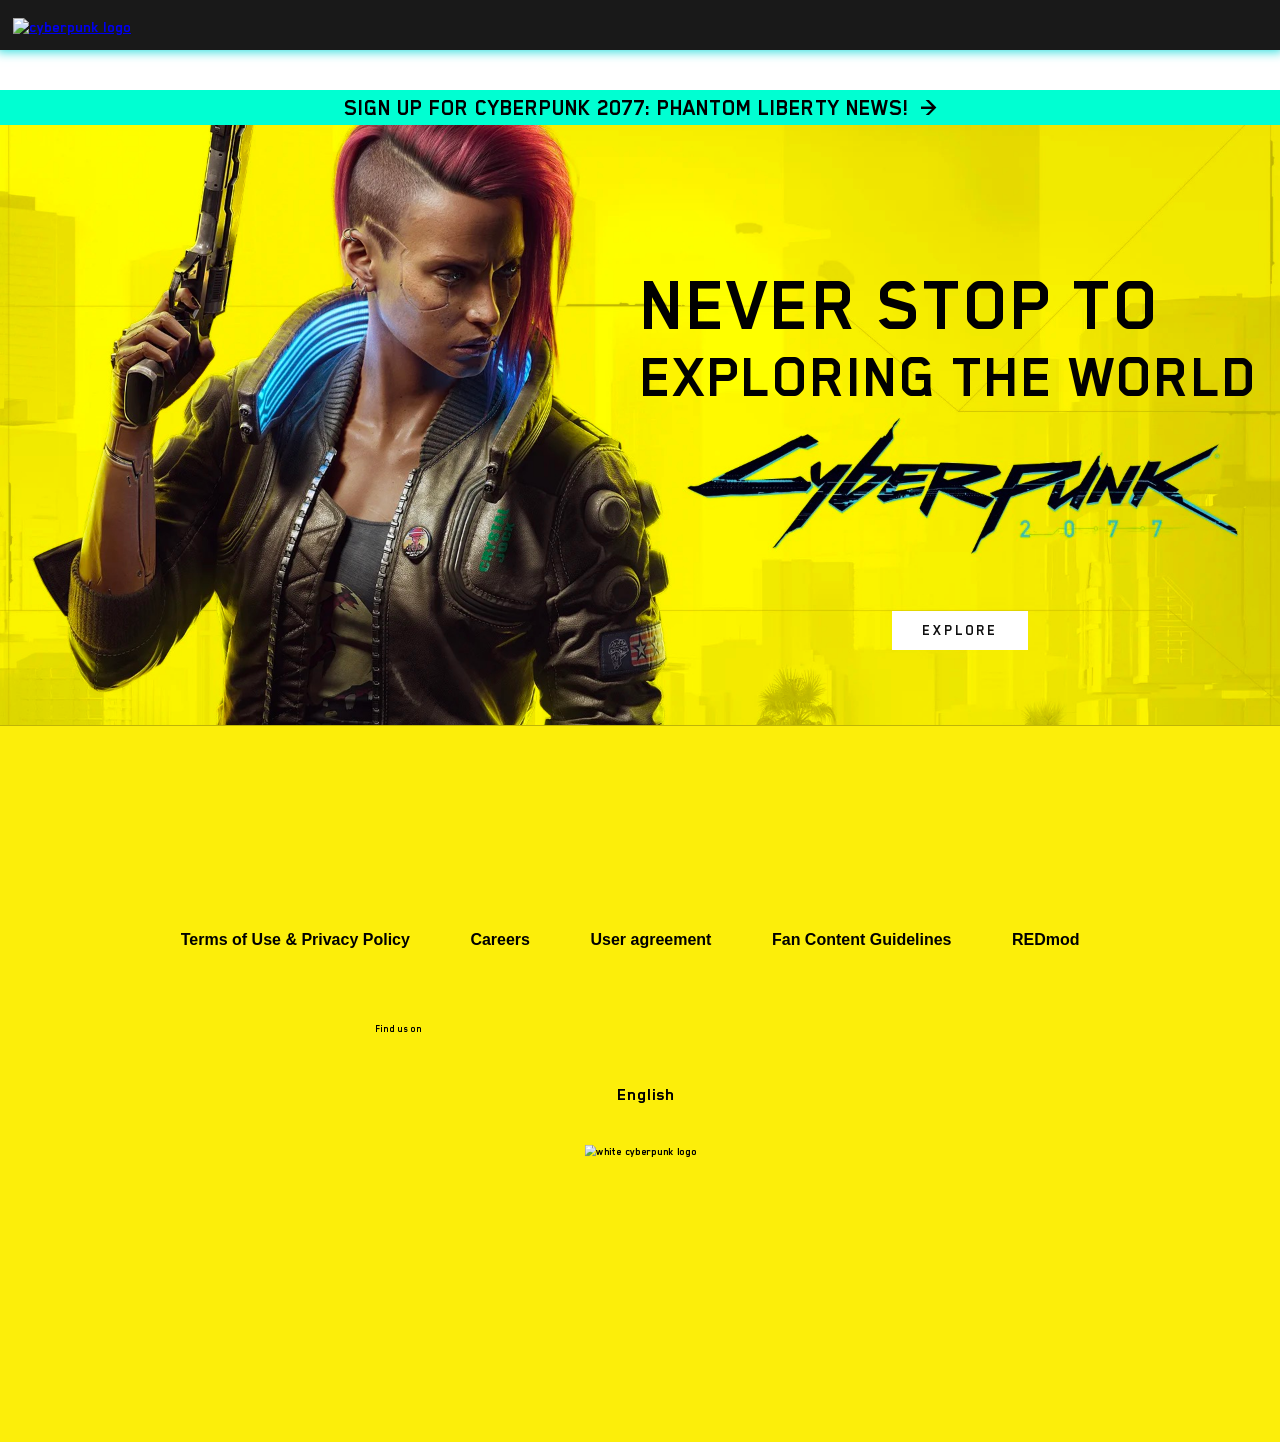
==== index.html @ c40064e2 "Add files via upload" ====
<!DOCTYPE HTML>
<html>
    <head>
        <title>Cyberpunk</title>
        <link rel = "stylesheet" href="home.css" type = "text/css">
        <script>
        </script>
    </head>
    <body>
        <header id='header'>  
            <div id="container">

                    <section id="header-fixed">
                        <div class="logo-container">
                            <a href="nav.html"><img src="https://66.media.tumblr.com/f218d4ce8e7e5c02e38140515f3e7670/aa0acc77898d1341-4e/s400x600/6fba37ff1df8658a334d1e9763227f00179ec226.png" alt="cyberpunk logo" id="header-img"></a>
                        </div>
                    </section>
            </div>
            
           <div id='top'>
            <a href="https://www.cyberpunk.net/us/en/phantom-liberty" class="header__topbar"><p class="header__topbar-text">Sign up for <strong>Cyberpunk 2077: Phantom Liberty news! </strong><strong>&nbsp;&gt;</strong>
            </p>
            </a>
            </div>

        </header>  
        <div id = "contain">
        <div class = "text">
            <br><br><br><br>
            <h2>Never Stop To </h2> 
            <h3>Exploring The World</h3>
            
            <center><a href="nav.html">Explore</a></center>
        </div> 
        </div>
            <footer class="l-footer l-footer--flat">

            <div class="l-content">

            <div><ul class="l-footer__top-nav wide wide--full"><li><a href="http://thewitcher.com" target="_blank"></a></li><li class="l-footer__top-nav-cond"><a href="https://regulations.cdprojektred.com/privacy_policy"><span>Terms of Use &amp; Privacy Policy</span></a></li><li><a href="https://en.cdprojektred.com/jobs/"><span>Careers</span></a></li><li><a href="https://www.cyberpunk.net/en/user-agreement/"><span>User agreement</span></a></li><li><a href="https://cdprojektred.com/fan-content"><span>Fan Content Guidelines</span></a></li><li><a href="https://www.cyberpunk.net/en/modding-support"><span>REDmod</span></a></li></ul><ul class="l-footer__socials wide">

            <li class="l-footer__top-nav-findus--full"><span class="l-footer__top-nav-findus">Find us on</span></li>

            <li class="l-footer__social-item">
            <div><a href="https://www.youtube.com/user/CyberPunkGame" target="_blank"><i class="icon icon-youtube"></i></a></div>

            </li><li class="l-footer__social-item"><div><a href="https://www.facebook.com/CyberpunkGame" target="_blank"><i class="icon icon-facebook"></i></a></div>

            </li>

            <li class="l-footer__social-item"><div><a href="http://twitter.com/cyberpunkgame" target="_blank"><i class="icon icon-twitter"></i></a></div></li>

            <li class="l-footer__social-item"><div><a href="https://forums.cdprojektred.com/index.php?forums/cyberpunk.21/" target="_blank"><i class="icon icon-forums"></i></a></div></li>

            <li class="l-footer__social-item"><div><a href="https://discord.gg/cyberpunkgame" target="_blank"><i class="icon icon-discord"></i></a></div></li>

            <li class="l-footer__social-item"><div><a href="https://www.instagram.com/cyberpunkgame/" target="_blank"><i class="icon icon-instagram"></i></a></div></li>

            <li class="l-footer__social-item"><div><a href="https://cyberpunkgame.tumblr.com/" target="_blank"><i class="icon icon-tumblr"></i></a></div></li>

            <li class="l-footer__social-item"><div><a href="https://www.twitch.tv/cdprojektred" target="_blank"><i class="icon icon-twitch"></i></a></div></li>

            </ul>
            </div>

            <center>
            <div class="l-footer__partners ">
            <div class="l-footer__partners-half l-footer__partners-half--alienware"><img src="https://www.cyberpunk.net/build/images/footer/alienware-logo-81bd2ab6.svg" alt=""></div><div class="l-footer__partners-half l-footer__partners-half--nvidia"><img src="https://www.cyberpunk.net/build/images/footer/nvidia-logo-b539df54.svg" alt=""></div>
            </div>
            </center>


            <div><div class="l-footer__langs-bg" style="display: none;"></div>
            <div class="l-footer__langs">
                <div>
            <span><i class="icon-world"></i>English</span>
                </div><ul><li>
                <a href="https://www.cyberpunk.net/us/en/" class="active">English</a></li>

                <li><a href="https://www.cyberpunk.net/us/fr/" class="">Français</a></li>

                <li><a href="https://www.cyberpunk.net/us/es/" class="">Español</a></li><li>

                <li><a href="https://www.cyberpunk.net/us/it/" class="">Italiano</a></li>

                <li><a href="https://www.cyberpunk.net/us/ja/" class="">日本語</a></li>

               <li><a href="https://www.cyberpunk.net/us/zh-cn/" class="">简体中文</a></li>

                <li><a href="https://www.cyberpunk.net/us/zh-tw/" class="">繁體中文</a></li>

                </ul>
            </div>
            </div>

            </div>


                <center>
                 <div class="footer-bottom-container" style='width:70%; height:300px;'>
                 <img src="https://66.media.tumblr.com/37ce0fe6cce65d223f5d1ec331903c53/aa0acc77898d1341-c3/s400x600/690474751c124bbe2a14783b7271b15315b37360.png" alt="white cyberpunk logo" class="foot-bottom-logo" style='width:70%; height:200px;'>
                            </div> 
                </center>
            </footer>    
            
    </body>

     
</html>
---- home.css ----
@import url('https://fonts.googleapis.com/css?family=Poppins:200,300,400,500,600,700,800,900&display=swap');
@font-face{
    font-family: 'blender';
    src: url(font/BlenderPro-Bold.ttf) format('truetype');
    font-weight: bold;
    font-style: normal;
}

*
{
  margin: 0;
  padding: 0;
  box-sizing: border-box;
  font-family: 'blender', sans-serif;
}

#contain {
     background-image: url(WechatIMG615.jpeg);
    background-size: cover;
}

.text {
    height: 600px;
    margin-left: 50%;
    
}

.text h2
{
  margin-top: 10%;
  font-size: 5em;
  font-weight: 800;
  color: black  ;
  line-height: 1em;
  text-transform: uppercase;
}
.text h3
{
  font-size: 4em;
  font-weight: 700;
  color: black;
  line-height: 1em;
  text-transform: uppercase;
    margin-bottom: 30%;
}
.text p
{
  font-size: 1.1em;
  color: black;
  margin: 20px 0;
  font-weight: 400;
  max-width: 700px;

}
.text a
{
  display: inline-block;
  font-size: 1em;
  background: #fff;
  padding: 10px 30px;
  text-transform: uppercase;
  text-decoration: none;
  font-weight: 500;
  margin-top: 10px;
  color: #111;
  letter-spacing: 2px;
  transition: 0.2s;
}
.text a:hover
{
  letter-spacing: 6px;
}

/*footer*/
.l-footer--flat.l-footer {
    border-top: 1px solid #bfb506;
    margin-top: 0;
}


.l-footer {
    background: #fcee0a;
    margin-top: 40px;
    position: relative;
    z-index: 1;
}

.l-footer .l-content {
    align-items: stretch;
    display: flex;
    flex-direction: column;
    margin: 0 auto;
    max-width: 1182px;
}

.l-content {
    margin: 0 auto;
    max-width: 1134px;
    padding: 0 15px;
    position: relative;
}

.l-footer--flat.l-footer .l-content>div:first-child {
    padding-top: 42px;
}

.l-footer .l-content>div:first-child {
    order: 1;
    padding-top: 80px;
}
.l-footer .l-content>div {
    flex: 0 0 auto;
}

.l-footer__partners {
    align-items: center;
    display: flex;
    flex-flow: row wrap;
    justify-content: center;
    margin-bottom: 62px;
    margin-top: 18px;
    order: 2;
}
.l-footer__partners-half {
    flex: 1 0 100%;
    max-width: 100%;
    width: 50%;
}
.l-footer__partners-half--alienware {
    justify-content: center;
    margin-bottom: 40px;
}
.l-footer__partners-half--alienware img {
    max-width: 242px;
}
.l-footer__partners-half--nvidia {
    justify-content: center;
}
.l-footer__partners-half--nvidia img {
    max-width: 178px;
}




.l-footer__top-nav.wide--full {
    flex-flow: row wrap;
}

.l-footer__top-nav {
    align-items: center;
    box-sizing: border-box;
    display: flex;
    justify-content: space-between;
    list-style: none;
    margin: 0 auto 40px;
    max-width: 980px;
    padding: 0;
    width: 100%;
    font-family: 'blender';
    font-size: 21px;
}

.l-footer__top-nav a {
    display: inline-block;
    text-decoration: none;
}

.l-footer__top-nav.wide li:nth-child(4) {
    text-align: right;
}

.l-footer__top-nav.wide--full li {
    margin: 0 auto 20px;
}

.l-footer__top-nav li {
    overflow: hidden;
}

.l-footer__top-nav a {
    display: inline-block;
    text-decoration: none;
}


.l-footer__top-nav a span {
    color: #000;
    font-family: BlenderProBold,sans-serif;
    font-size: 16px;
    font-weight: 700;
    padding-right: 40px;
    position: relative;
    text-decoration: none;
}

.l-footer__socials {
    align-items: center;
    display: flex;
    justify-content: center;
    list-style: none;
    margin: 0 0 40px;
    padding: 0 24px;
    flex-flow: row wrap;
}

.l-footer__socials li {
    margin-right: 30px;
}

.l-footer__top-nav-findus {
    font-size: 10px;
    font-weight: 300;
}

.l-footer__social-item .icon {
    background-position: 50%;
    background-repeat: no-repeat;
    background-size: 100% 100%;
    display: inline-block;
    height: 25px;
    width: 25px;
}

.l-footer__social-item .icon-youtube {
    background-image: url('https://www.cyberpunk.net/build/images/icon-youtube-cd7b4275.svg');
}

.l-footer__social-item .icon {
    background-position: 50%;
    background-repeat: no-repeat;
    background-size: 100% 100%;
    display: inline-block;
    height: 25px;
    width: 25px;
}


.l-footer__social-item .icon-facebook {
    background-image: url('https://www.cyberpunk.net/build/images/icon-facebook-f12b4736.svg');
}

.l-footer__social-item .icon-twitter {
    background-image: url('https://www.cyberpunk.net/build/images/icon-twitter-0bde3412.svg');
}

.l-footer__social-item .icon-forums {
    background-image: url('https://www.cyberpunk.net/build/images/icon-social-forums-ff67b624.svg');
    width: 48px;
}

.l-footer__social-item .icon-discord {
    background-image: url('https://www.cyberpunk.net/build/images/icon-social-discord-c4bd9363.svg');
    height: 27px;
    width: 25px;
}

.l-footer__social-item .icon-instagram {
    background-image: url('https://www.cyberpunk.net/build/images/icon-social-instargam-580ed29b.svg');
}

.l-footer__social-item .icon-tumblr {
    background-image: url('https://www.cyberpunk.net/build/images/icon-social-tumblr-55feebce.svg');
    width: 15px;
}

.l-footer__social-item .icon-twitch {
    background-image: url('https://www.cyberpunk.net/build/images/icon-social-twitch-ada6b616.svg');
}



.l-footer .l-content>div:nth-child(3) {
    align-self: center;
    display: flex;
    justify-content: center;
    order: 4;
    width: 100%;
}

.l-footer__langs-bg {
    background: rgba(0,0,0,.4);
    bottom: 0;
    display: none;
    left: 0;
    position: fixed;
    right: 0;
    top: 0;
    z-index: 101;
}

.l-footer__langs {
    color: #000;
    cursor: pointer;
    display: inline-block;
    font-size: 19px;
    font-weight: 700;
    margin-bottom: 35px;
    position: relative;
    z-index: 102;
}

.l-footer__langs span {
    background: url('https://www.cyberpunk.net/build/images/icon-arrow-select-920834b2.svg') no-repeat right 2px center;
    padding-right: 20px;
    position: relative;
}

.l-footer__langs .icon-world {
    background-image: url('https://www.cyberpunk.net/build/images/icon-world-d1c63476.svg');
    background-repeat: no-repeat;
    background-size: 100%;
    display: inline-block;
    height: 22px;
    margin-right: 10px;
    vertical-align: middle;
    width: 22px;
}

.l-footer__langs>div {
    overflow: hidden;
}

.l-footer__langs ul {
    left: auto;
    right: -15px;
}

.l-footer__langs ul {
    background: #000;
    border-radius: 5px;
    bottom: 100%;
    display: none;
    left: -15px;
    list-style: none;
    margin: 0;
    padding: 5px 15px;
    position: absolute;
    width: 120px;
}

.l-footer__langs li {
    align-items: center;
    display: flex;
    padding: 10px 0;
}

.l-footer__langs a {
    color: #fff;
    font-weight: 400;
    text-decoration: none;
}



  .footer-logo-container{
    transform: scale(1.6);
    }
    .foot-bottom-logo{
        transform: scale(0.7);
    }
}   

//header
.header__topbar p {
    max-width: 76vw;
}

.header__topbar{
    align-items: center;
    background-color:#00ffd2;
    background-image: url('https://www.cyberpunk.net/build/images/edgerunners-speed-pattern-dee80c47.svg');
    background-position: 0;
    background-repeat: no-repeat;
    color: #000;
    display: flex;
    font-size: 24px;
    height: 35px;
    justify-content: center;
    line-height: 1;
    position: relative;
    text-align: center;
    text-decoration: none;
    text-transform: uppercase;
    width: 100%;
    z-index: 1;
}

.header__topbar-text{
    -webkit-text-size-adjust: 100%;
    --swiper-theme-color: #007aff;
    --swiper-navigation-size: 44px;
    font-family: 'Blender';
    font-weight: 300;
    color: #000;
    font-size: 24px;
    line-height: 1;
    text-align: center;
    text-transform: uppercase;
    box-sizing: border-box;
    word-break: break-word;
    margin: 5px;
    padding: 10px;
    max-width: 100%;
}

.header__topbar strong {
    font-family: 'Blender';
    font-weight: 700;
}


#header-fixed{
    top:0;
    left: 0;
    color: rgb(241, 241, 0);
    position: fixed;
    background: rgba(0, 0, 0, 0.9);
    padding:8px;
    width: 100%;
    display: flex;
    flex-direction: row;
    justify-content: space-between;
    z-index: 10;
    box-sizing: border-box;
    box-shadow: 0 -1px 10px 3px rgb(53, 223, 223);
}
div.logo-container{
    margin: 5px;
    display: flex;
    justify-content: center;
}

.logo-container #header-img{
    width: auto;
    height: 50px;
    margin-top: 5px;
    margin-left: auto;
    margin-right: auto;
}

#top{
    padding-top: 90px;
    
}
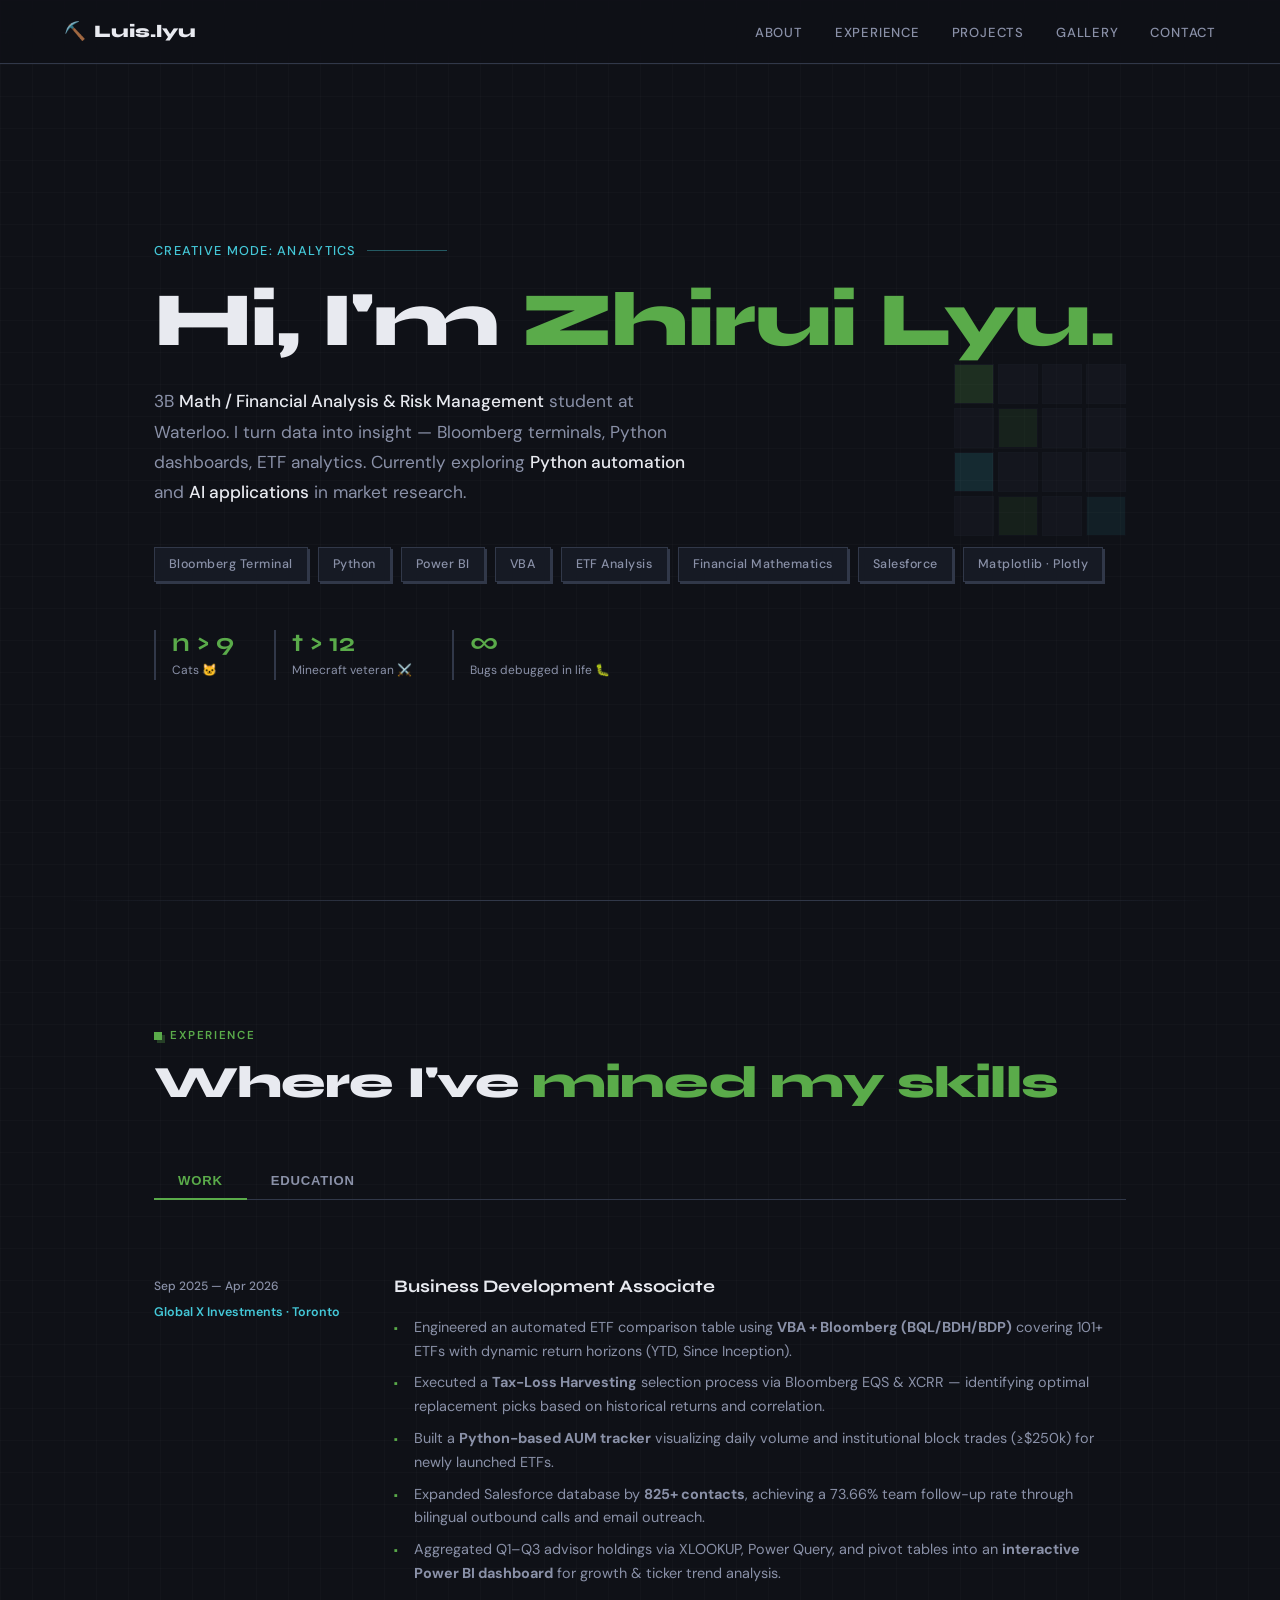
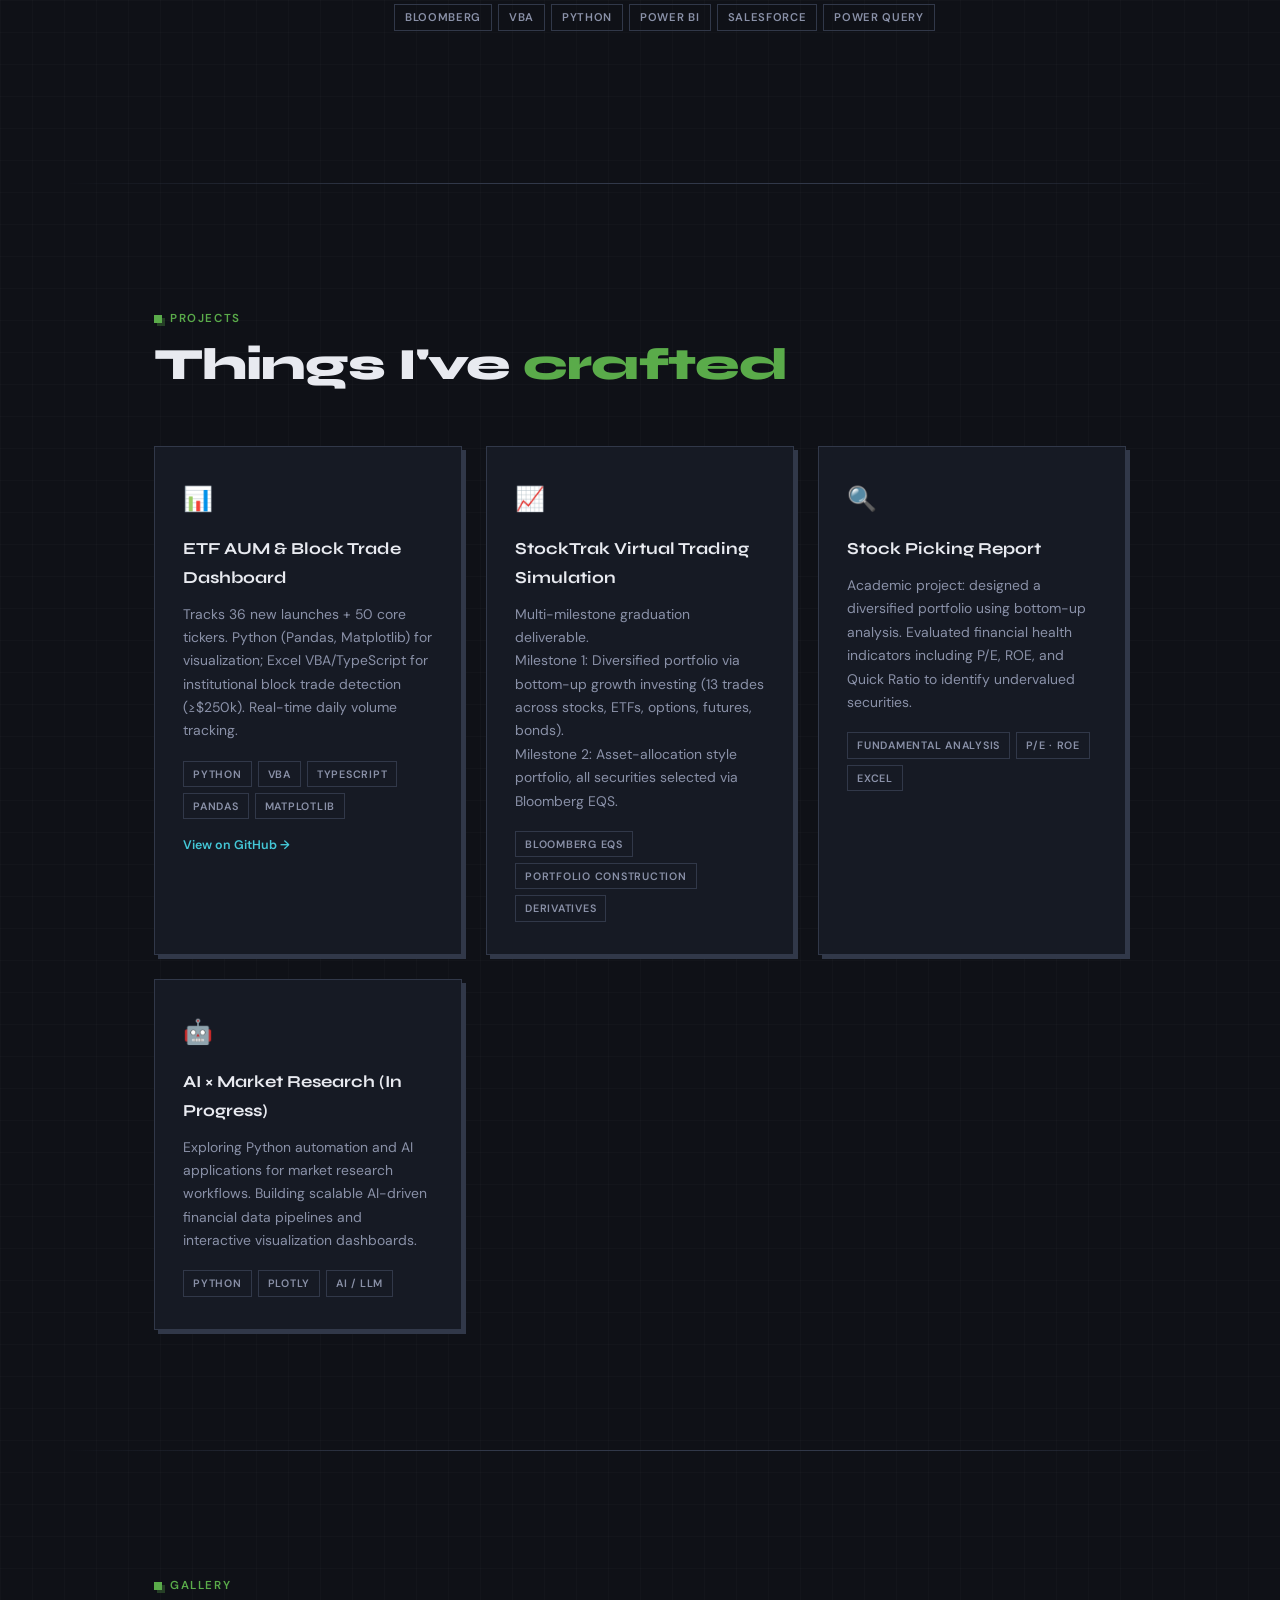
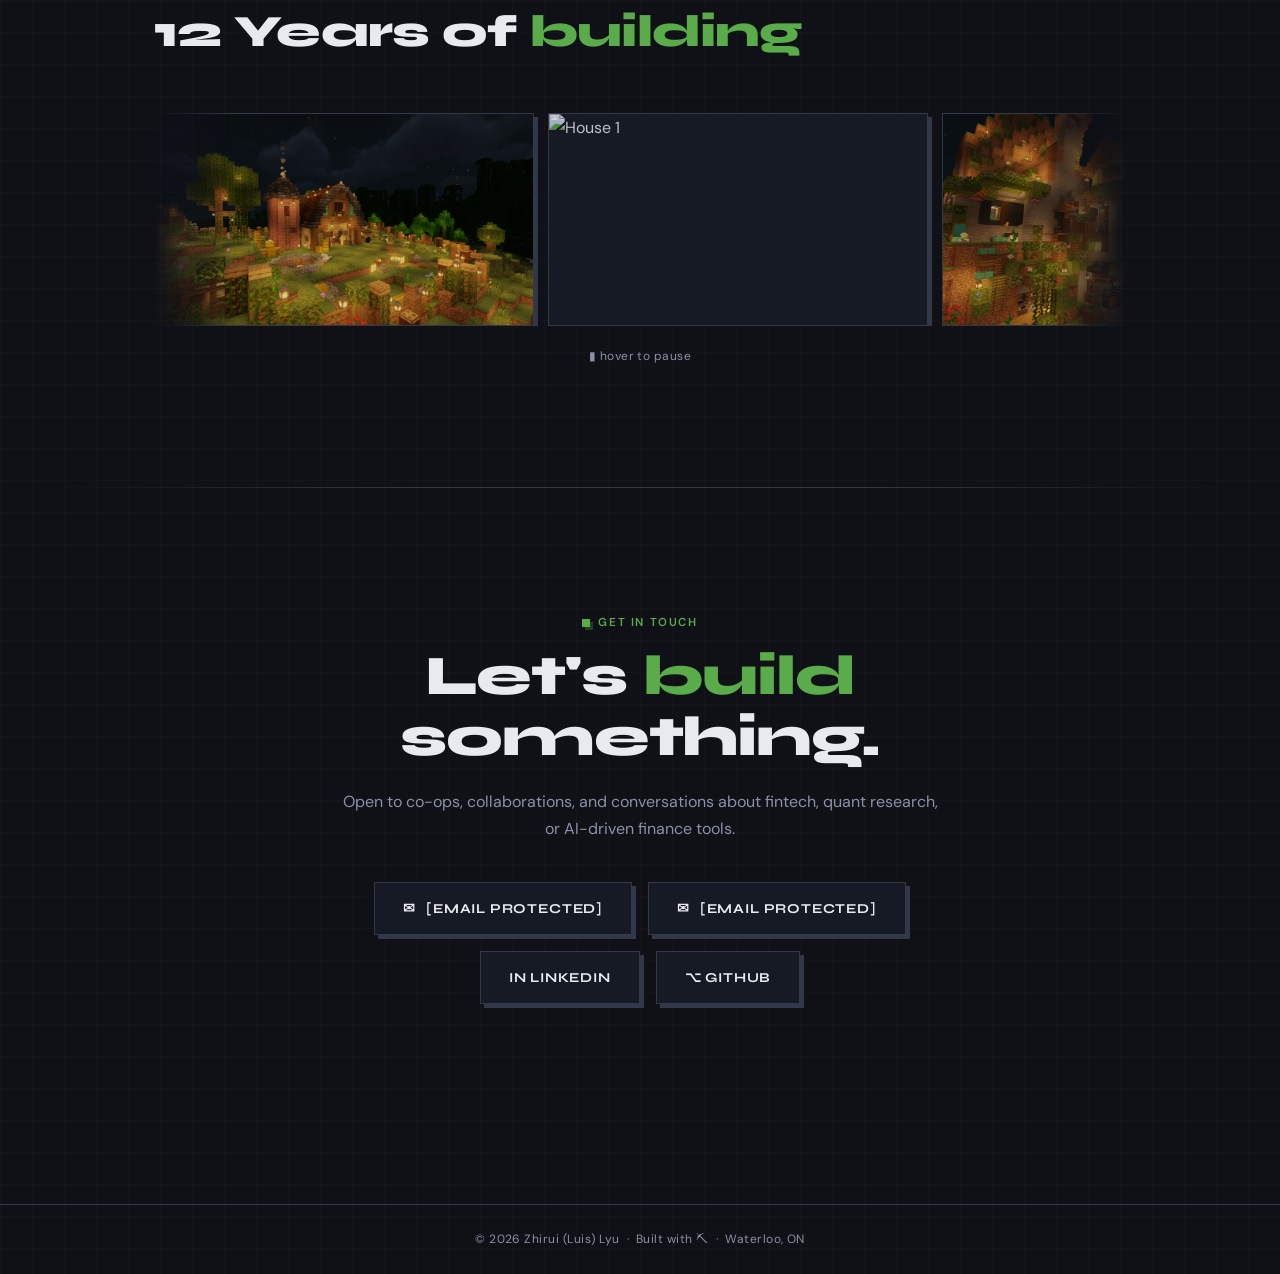
==== commit 9c3e6625: "Update and rename zhiruilyuweb.html to index.html" ====
--- a/index.html
+++ b/index.html
@@ -1,109 +1,741 @@
-<!DOCTYPE HTML>
-<html>
-    <head>
-        <title>Cyberpunk</title>
-        <link rel = "stylesheet" href="home.css" type = "text/css">
-        <script>
-        </script>
-    </head>
-    <body>
-        <header id='header'>  
-            <div id="container">
-
-                    <section id="header-fixed">
-                        <div class="logo-container">
-                            <a href="nav.html"><img src="https://66.media.tumblr.com/f218d4ce8e7e5c02e38140515f3e7670/aa0acc77898d1341-4e/s400x600/6fba37ff1df8658a334d1e9763227f00179ec226.png" alt="cyberpunk logo" id="header-img"></a>
-                        </div>
-                    </section>
-            </div>
-            
-           <div id='top'>
-            <a href="https://www.cyberpunk.net/us/en/phantom-liberty" class="header__topbar"><p class="header__topbar-text">Sign up for <strong>Cyberpunk 2077: Phantom Liberty news! </strong><strong>&nbsp;&gt;</strong>
-            </p>
-            </a>
-            </div>
-
-        </header>  
-        <div id = "contain">
-        <div class = "text">
-            <br><br><br><br>
-            <h2>Never Stop To </h2> 
-            <h3>Exploring The World</h3>
-            
-            <center><a href="nav.html">Explore</a></center>
-        </div> 
-        </div>
-            <footer class="l-footer l-footer--flat">
-
-            <div class="l-content">
-
-            <div><ul class="l-footer__top-nav wide wide--full"><li><a href="http://thewitcher.com" target="_blank"></a></li><li class="l-footer__top-nav-cond"><a href="https://regulations.cdprojektred.com/privacy_policy"><span>Terms of Use &amp; Privacy Policy</span></a></li><li><a href="https://en.cdprojektred.com/jobs/"><span>Careers</span></a></li><li><a href="https://www.cyberpunk.net/en/user-agreement/"><span>User agreement</span></a></li><li><a href="https://cdprojektred.com/fan-content"><span>Fan Content Guidelines</span></a></li><li><a href="https://www.cyberpunk.net/en/modding-support"><span>REDmod</span></a></li></ul><ul class="l-footer__socials wide">
-
-            <li class="l-footer__top-nav-findus--full"><span class="l-footer__top-nav-findus">Find us on</span></li>
-
-            <li class="l-footer__social-item">
-            <div><a href="https://www.youtube.com/user/CyberPunkGame" target="_blank"><i class="icon icon-youtube"></i></a></div>
-
-            </li><li class="l-footer__social-item"><div><a href="https://www.facebook.com/CyberpunkGame" target="_blank"><i class="icon icon-facebook"></i></a></div>
-
-            </li>
-
-            <li class="l-footer__social-item"><div><a href="http://twitter.com/cyberpunkgame" target="_blank"><i class="icon icon-twitter"></i></a></div></li>
-
-            <li class="l-footer__social-item"><div><a href="https://forums.cdprojektred.com/index.php?forums/cyberpunk.21/" target="_blank"><i class="icon icon-forums"></i></a></div></li>
-
-            <li class="l-footer__social-item"><div><a href="https://discord.gg/cyberpunkgame" target="_blank"><i class="icon icon-discord"></i></a></div></li>
-
-            <li class="l-footer__social-item"><div><a href="https://www.instagram.com/cyberpunkgame/" target="_blank"><i class="icon icon-instagram"></i></a></div></li>
-
-            <li class="l-footer__social-item"><div><a href="https://cyberpunkgame.tumblr.com/" target="_blank"><i class="icon icon-tumblr"></i></a></div></li>
-
-            <li class="l-footer__social-item"><div><a href="https://www.twitch.tv/cdprojektred" target="_blank"><i class="icon icon-twitch"></i></a></div></li>
-
-            </ul>
-            </div>
-
-            <center>
-            <div class="l-footer__partners ">
-            <div class="l-footer__partners-half l-footer__partners-half--alienware"><img src="https://www.cyberpunk.net/build/images/footer/alienware-logo-81bd2ab6.svg" alt=""></div><div class="l-footer__partners-half l-footer__partners-half--nvidia"><img src="https://www.cyberpunk.net/build/images/footer/nvidia-logo-b539df54.svg" alt=""></div>
-            </div>
-            </center>
-
-
-            <div><div class="l-footer__langs-bg" style="display: none;"></div>
-            <div class="l-footer__langs">
-                <div>
-            <span><i class="icon-world"></i>English</span>
-                </div><ul><li>
-                <a href="https://www.cyberpunk.net/us/en/" class="active">English</a></li>
-
-                <li><a href="https://www.cyberpunk.net/us/fr/" class="">Français</a></li>
-
-                <li><a href="https://www.cyberpunk.net/us/es/" class="">Español</a></li><li>
-
-                <li><a href="https://www.cyberpunk.net/us/it/" class="">Italiano</a></li>
-
-                <li><a href="https://www.cyberpunk.net/us/ja/" class="">日本語</a></li>
-
-               <li><a href="https://www.cyberpunk.net/us/zh-cn/" class="">简体中文</a></li>
-
-                <li><a href="https://www.cyberpunk.net/us/zh-tw/" class="">繁體中文</a></li>
-
-                </ul>
-            </div>
-            </div>
-
-            </div>
-
-
-                <center>
-                 <div class="footer-bottom-container" style='width:70%; height:300px;'>
-                 <img src="https://66.media.tumblr.com/37ce0fe6cce65d223f5d1ec331903c53/aa0acc77898d1341-c3/s400x600/690474751c124bbe2a14783b7271b15315b37360.png" alt="white cyberpunk logo" class="foot-bottom-logo" style='width:70%; height:200px;'>
-                            </div> 
-                </center>
-            </footer>    
-            
-    </body>
-
-     
-</html>+<!DOCTYPE html>
+<html lang="en">
+<head>
+  <meta charset="UTF-8" />
+  <meta name="viewport" content="width=device-width, initial-scale=1.0" />
+  <title>Luis Lyu | Portfolio</title>
+  <link rel="preconnect" href="https://fonts.googleapis.com" />
+  <link href="https://fonts.googleapis.com/css2?family=Syne:wght@400;600;700;800&family=DM+Sans:wght@300;400;500&display=swap" rel="stylesheet" />
+  <style>
+    :root {
+      --bg:       #0f1117;
+      --bg2:      #161a24;
+      --stone:    #2a2f3e;
+      --border:   #313849;
+      --green:    #5aab4a;
+      --diamond:  #44c8d8;
+      --gold:     #f0b429;
+      --text:     #e8eaf0;
+      --muted:    #8a91a8;
+    }
+
+    *, *::before, *::after { box-sizing: border-box; margin: 0; padding: 0; }
+    html { scroll-behavior: smooth; }
+    body {
+      font-family: 'DM Sans', sans-serif;
+      background: var(--bg);
+      color: var(--text);
+      font-size: 16px;
+      line-height: 1.7;
+      overflow-x: hidden;
+      background-image:
+        linear-gradient(rgba(255,255,255,0.015) 1px, transparent 1px),
+        linear-gradient(90deg, rgba(255,255,255,0.015) 1px, transparent 1px);
+      background-size: 32px 32px;
+    }
+
+    nav {
+      position: fixed; top: 0; left: 0; right: 0; z-index: 100;
+      display: flex; align-items: center; justify-content: space-between;
+      padding: 0 5vw; height: 64px;
+      background: rgba(15,17,23,0.88);
+      backdrop-filter: blur(12px);
+      border-bottom: 1px solid var(--border);
+    }
+    .nav-logo {
+      font-family: 'Syne', sans-serif; font-weight: 800; font-size: 1.1rem;
+      color: var(--green); display: flex; align-items: center; gap: 8px;
+    }
+    .nav-logo span { color: var(--text); }
+    .nav-links { display: flex; gap: 32px; list-style: none; }
+    .nav-links a {
+      font-size: 0.82rem; font-weight: 500; letter-spacing: 0.06em;
+      text-transform: uppercase; color: var(--muted); text-decoration: none; transition: color 0.2s;
+    }
+    .nav-links a:hover { color: var(--green); }
+
+    section {
+      position: relative; z-index: 1;
+      padding: 120px 5vw;
+      max-width: 1100px; margin: 0 auto;
+    }
+    .section-label {
+      display: inline-flex; align-items: center; gap: 8px;
+      font-size: 0.72rem; font-weight: 600; letter-spacing: 0.14em;
+      text-transform: uppercase; color: var(--green); margin-bottom: 12px;
+    }
+    .section-label::before {
+      content: ''; display: inline-block; width: 8px; height: 8px;
+      background: var(--green); box-shadow: 3px 3px 0 rgba(90,171,74,0.3);
+    }
+    h1, h2, h3 { font-family: 'Syne', sans-serif; }
+
+    #about {
+      min-height: 100vh; display: flex; flex-direction: column;
+      justify-content: center; padding-top: 140px;
+    }
+    .hero-eyebrow {
+      font-size: 0.8rem; font-weight: 500; letter-spacing: 0.1em;
+      text-transform: uppercase; color: var(--diamond); margin-bottom: 18px;
+      display: flex; align-items: center; gap: 10px;
+    }
+    .hero-eyebrow::after {
+      content: ''; flex: 1; max-width: 80px; height: 1px;
+      background: var(--diamond); opacity: 0.4;
+    }
+    .hero-title {
+      font-size: clamp(2.8rem, 6vw, 5.2rem); font-weight: 800;
+      line-height: 1.08; letter-spacing: -0.02em; margin-bottom: 24px;
+    }
+    .hero-title .accent { color: var(--green); }
+    .hero-title .dim { color: var(--muted); }
+    .hero-sub {
+      font-size: 1.08rem; color: var(--muted);
+      max-width: 540px; line-height: 1.75; margin-bottom: 40px;
+    }
+    .hero-sub strong { color: var(--text); font-weight: 500; }
+
+    .tags { display: flex; flex-wrap: wrap; gap: 10px; margin-bottom: 48px; }
+    .tag {
+      font-size: 0.78rem; font-weight: 500; letter-spacing: 0.04em;
+      padding: 6px 14px; border: 1px solid var(--border);
+      background: var(--bg2); color: var(--muted);
+      box-shadow: 2px 2px 0 var(--border); transition: all 0.18s;
+    }
+    .tag:hover { border-color: var(--green); color: var(--green); box-shadow: 2px 2px 0 var(--green); }
+
+    .hero-stats { display: flex; gap: 40px; flex-wrap: wrap; }
+    .stat-block {
+      display: flex; flex-direction: column;
+      border-left: 2px solid var(--border); padding-left: 16px;
+    }
+    .stat-num {
+      font-family: 'Syne', sans-serif; font-weight: 700;
+      font-size: 1.6rem; color: var(--green); line-height: 1;
+    }
+    .stat-lbl { font-size: 0.75rem; color: var(--muted); margin-top: 4px; }
+
+    .block-deco {
+      position: absolute; right: 5vw; top: 50%; transform: translateY(-50%);
+      display: grid; grid-template-columns: repeat(4, 40px); grid-template-rows: repeat(4, 40px);
+      gap: 4px; opacity: 0.2; pointer-events: none;
+    }
+    .block-deco div { background: var(--stone); border: 1px solid var(--border); }
+    .block-deco div:nth-child(1)  { background: var(--green); }
+    .block-deco div:nth-child(6)  { background: var(--green); opacity: 0.6; }
+    .block-deco div:nth-child(9)  { background: var(--diamond); opacity: 0.7; }
+    .block-deco div:nth-child(14) { background: var(--green); opacity: 0.5; }
+    .block-deco div:nth-child(16) { background: var(--diamond); opacity: 0.4; }
+
+    .divider {
+      height: 1px;
+      background: linear-gradient(90deg, transparent, var(--border) 30%, var(--border) 70%, transparent);
+      margin: 0 5vw;
+    }
+
+    .section-heading {
+      font-size: clamp(1.9rem, 4vw, 2.8rem); font-weight: 800;
+      letter-spacing: -0.02em; margin-bottom: 56px; line-height: 1.1;
+    }
+    .section-heading .hl { color: var(--green); }
+
+    .exp-tabs {
+      display: flex; margin-bottom: 40px;
+      border-bottom: 1px solid var(--border);
+    }
+    .exp-tab {
+      padding: 10px 24px; font-size: 0.82rem; font-weight: 600;
+      letter-spacing: 0.06em; text-transform: uppercase; color: var(--muted);
+      cursor: pointer; border: none; border-bottom: 2px solid transparent;
+      margin-bottom: -1px; background: none; transition: all 0.2s;
+    }
+    .exp-tab:hover { color: var(--text); }
+    .exp-tab.active { color: var(--green); border-bottom-color: var(--green); }
+
+    .exp-pane { display: none; }
+    .exp-pane.active { display: block; }
+
+    .exp-item {
+      display: grid; grid-template-columns: 200px 1fr;
+      gap: 24px 40px; padding: 32px 0; border-bottom: 1px solid var(--border);
+    }
+    .exp-item:last-child { border-bottom: none; }
+    .exp-meta { padding-top: 4px; }
+    .exp-date { font-size: 0.75rem; font-weight: 500; color: var(--muted); margin-bottom: 6px; }
+    .exp-org { font-size: 0.78rem; color: var(--diamond); font-weight: 600; }
+    .exp-role {
+      font-family: 'Syne', sans-serif; font-size: 1.1rem;
+      font-weight: 700; margin-bottom: 10px; color: var(--text);
+    }
+    .exp-bullets { list-style: none; }
+    .exp-bullets li {
+      font-size: 0.9rem; color: var(--muted);
+      padding: 4px 0 4px 20px; position: relative; line-height: 1.65;
+    }
+    .exp-bullets li::before {
+      content: '▪'; position: absolute; left: 0;
+      color: var(--green); font-size: 0.7rem; top: 7px;
+    }
+    .exp-skills { display: flex; flex-wrap: wrap; gap: 6px; margin-top: 14px; }
+    .exp-skill {
+      font-size: 0.7rem; font-weight: 600; letter-spacing: 0.06em;
+      text-transform: uppercase; padding: 3px 10px;
+      border: 1px solid var(--border); color: var(--muted);
+    }
+
+    .projects-grid {
+      display: grid; grid-template-columns: repeat(auto-fit, minmax(300px, 1fr)); gap: 24px;
+    }
+    .project-card {
+      background: var(--bg2); border: 1px solid var(--border);
+      padding: 32px 28px; box-shadow: 4px 4px 0 var(--border);
+      transition: all 0.22s; position: relative; overflow: hidden;
+    }
+    .project-card::before {
+      content: ''; position: absolute; top: 0; left: 0; right: 0;
+      height: 2px; background: var(--green);
+      transform: scaleX(0); transform-origin: left; transition: transform 0.3s;
+    }
+    .project-card:hover {
+      box-shadow: 6px 6px 0 var(--green);
+      border-color: var(--green); transform: translate(-2px, -2px);
+    }
+    .project-card:hover::before { transform: scaleX(1); }
+    .project-card.alt:hover { box-shadow: 6px 6px 0 var(--diamond); border-color: var(--diamond); }
+    .project-card.alt::before { background: var(--diamond); }
+
+    .project-icon { font-size: 1.5rem; margin-bottom: 16px; display: block; }
+    .project-title {
+      font-family: 'Syne', sans-serif; font-size: 1.05rem;
+      font-weight: 700; margin-bottom: 10px;
+    }
+    .project-desc { font-size: 0.87rem; color: var(--muted); line-height: 1.68; margin-bottom: 18px; }
+    .project-tags { display: flex; flex-wrap: wrap; gap: 6px; }
+    .project-tag {
+      font-size: 0.67rem; font-weight: 600; letter-spacing: 0.07em;
+      text-transform: uppercase; padding: 3px 9px;
+      border: 1px solid var(--border); color: var(--muted);
+    }
+    .project-link {
+      display: inline-flex; align-items: center; gap: 6px;
+      margin-top: 16px; font-size: 0.78rem; font-weight: 600;
+      color: var(--diamond); text-decoration: none; transition: gap 0.2s;
+    }
+    .project-link:hover { gap: 10px; }
+
+    /* ── GALLERY CAROUSEL ─────────────────────────────── */
+    .carousel-wrapper {
+      position: relative;
+      overflow: hidden;
+      mask-image: linear-gradient(90deg, transparent 0%, black 8%, black 92%, transparent 100%);
+      -webkit-mask-image: linear-gradient(90deg, transparent 0%, black 8%, black 92%, transparent 100%);
+    }
+    .carousel-track {
+      display: flex;
+      gap: 14px;
+      width: max-content;
+      animation: carouselScroll 28s linear infinite;
+    }
+    .carousel-wrapper:hover .carousel-track {
+      animation-play-state: paused;
+    }
+    @keyframes carouselScroll {
+      0%   { transform: translateX(0); }
+      100% { transform: translateX(-50%); }
+    }
+    .carousel-slide {
+      position: relative;
+      width: 380px;
+      aspect-ratio: 16/9;
+      flex-shrink: 0;
+      overflow: hidden;
+      border: 1px solid var(--border);
+      box-shadow: 4px 4px 0 var(--border);
+      background: var(--bg2);
+      transition: border-color 0.2s, box-shadow 0.2s;
+    }
+    .carousel-wrapper:hover .carousel-slide:hover {
+      border-color: var(--green);
+      box-shadow: 4px 4px 0 var(--green);
+    }
+    .carousel-slide img {
+      width: 100%; height: 100%;
+      object-fit: cover; display: block;
+      filter: brightness(0.82);
+      transition: filter 0.3s, transform 0.4s;
+    }
+    .carousel-wrapper:hover .carousel-slide:hover img {
+      filter: brightness(1);
+      transform: scale(1.04);
+    }
+    .carousel-overlay {
+      position: absolute; inset: 0;
+      background: linear-gradient(to top, rgba(15,17,23,0.8) 0%, transparent 55%);
+      display: flex; align-items: flex-end; padding: 14px 16px;
+      opacity: 0; transition: opacity 0.25s;
+    }
+    .carousel-slide:hover .carousel-overlay { opacity: 1; }
+    .carousel-caption {
+      font-family: 'Syne', sans-serif;
+      font-size: 0.78rem; font-weight: 600;
+      color: var(--text); letter-spacing: 0.04em;
+    }
+    .carousel-placeholder {
+      width: 100%; height: 100%;
+      display: flex; flex-direction: column;
+      align-items: center; justify-content: center; gap: 8px;
+    }
+    .carousel-placeholder span { font-size: 2rem; opacity: 0.25; }
+    .carousel-placeholder p {
+      font-size: 0.68rem; color: var(--muted);
+      letter-spacing: 0.06em; text-transform: uppercase;
+    }
+    .gallery-hint {
+      margin-top: 20px;
+      font-size: 0.75rem; color: var(--muted);
+      text-align: center; letter-spacing: 0.04em;
+    }
+
+    /* ── OLD gallery-grid (kept for reference, unused) ── */
+    .gallery-grid {
+      display: grid;
+      grid-template-columns: repeat(3, 1fr);
+      gap: 12px;
+    }
+    .gallery-item {
+      position: relative;
+      aspect-ratio: 16/9;
+      overflow: hidden;
+      border: 1px solid var(--border);
+      box-shadow: 4px 4px 0 var(--border);
+      cursor: pointer;
+      background: var(--bg2);
+      transition: all 0.22s;
+    }
+    .gallery-item:hover {
+      border-color: var(--green);
+      box-shadow: 4px 4px 0 var(--green);
+      transform: translate(-2px, -2px);
+    }
+    .gallery-item img {
+      width: 100%; height: 100%;
+      object-fit: cover;
+      display: block;
+      transition: transform 0.4s ease;
+      filter: brightness(0.85);
+    }
+    .gallery-item:hover img {
+      transform: scale(1.05);
+      filter: brightness(1);
+    }
+    .gallery-overlay {
+      position: absolute; inset: 0;
+      background: linear-gradient(to top, rgba(15,17,23,0.85) 0%, transparent 50%);
+      opacity: 0; transition: opacity 0.25s;
+      display: flex; align-items: flex-end; padding: 14px 16px;
+    }
+    .gallery-item:hover .gallery-overlay { opacity: 1; }
+    .gallery-caption {
+      font-size: 0.78rem; font-weight: 600;
+      color: var(--text); letter-spacing: 0.04em;
+      font-family: 'Syne', sans-serif;
+    }
+    /* placeholder block for items with no image yet */
+    .gallery-placeholder {
+      width: 100%; height: 100%;
+      display: flex; flex-direction: column;
+      align-items: center; justify-content: center; gap: 8px;
+      background: var(--bg2);
+    }
+    .gallery-placeholder span { font-size: 2rem; opacity: 0.3; }
+    .gallery-placeholder p {
+      font-size: 0.7rem; color: var(--muted);
+      letter-spacing: 0.06em; text-transform: uppercase;
+    }
+
+    /* ── LIGHTBOX ─────────────────────────────────────── */
+    .lightbox {
+      display: none;
+      position: fixed; inset: 0; z-index: 999;
+      background: rgba(10,11,16,0.96);
+      align-items: center; justify-content: center;
+      padding: 24px;
+    }
+    .lightbox.open { display: flex; }
+    .lightbox-inner {
+      position: relative;
+      max-width: 1000px; width: 100%;
+    }
+    .lightbox-inner img {
+      width: 100%; height: auto;
+      display: block;
+      border: 1px solid var(--border);
+      box-shadow: 8px 8px 0 var(--green);
+    }
+    .lightbox-caption {
+      margin-top: 14px;
+      font-size: 0.82rem; color: var(--muted);
+      text-align: center; letter-spacing: 0.04em;
+    }
+    .lightbox-close {
+      position: absolute; top: -16px; right: -16px;
+      width: 36px; height: 36px;
+      background: var(--bg2); border: 1px solid var(--border);
+      color: var(--muted); font-size: 1.1rem;
+      display: flex; align-items: center; justify-content: center;
+      cursor: pointer; transition: all 0.18s;
+      box-shadow: 2px 2px 0 var(--border);
+    }
+    .lightbox-close:hover {
+      color: var(--text); border-color: var(--green);
+      box-shadow: 2px 2px 0 var(--green);
+    }
+    .lightbox-nav {
+      position: absolute; top: 50%; transform: translateY(-50%);
+      width: 40px; height: 40px;
+      background: var(--bg2); border: 1px solid var(--border);
+      color: var(--muted); font-size: 1rem;
+      display: flex; align-items: center; justify-content: center;
+      cursor: pointer; transition: all 0.18s;
+      box-shadow: 2px 2px 0 var(--border);
+    }
+    .lightbox-nav:hover { color: var(--green); border-color: var(--green); box-shadow: 2px 2px 0 var(--green); }
+    .lightbox-prev { right: calc(100% + 12px); }
+    .lightbox-next { left: calc(100% + 12px); }
+
+    /* ── CONTACT ──────────────────────────────────────── */
+    #contact { text-align: center; padding-bottom: 160px; }
+    .contact-block { max-width: 600px; margin: 0 auto; }
+    .contact-big {
+      font-size: clamp(2rem, 5vw, 3.5rem); font-weight: 800;
+      letter-spacing: -0.02em; line-height: 1.1; margin-bottom: 20px;
+    }
+    .contact-sub { font-size: 1rem; color: var(--muted); margin-bottom: 40px; }
+    .contact-links {
+      display: flex; flex-wrap: wrap; justify-content: center;
+      gap: 16px; margin-bottom: 40px;
+    }
+    .contact-btn {
+      display: inline-flex; align-items: center; gap: 10px;
+      padding: 14px 28px; font-family: 'Syne', sans-serif;
+      font-size: 0.85rem; font-weight: 700; letter-spacing: 0.06em;
+      text-transform: uppercase; text-decoration: none;
+      border: 1px solid var(--border); background: var(--bg2);
+      color: var(--text); box-shadow: 4px 4px 0 var(--border); transition: all 0.2s;
+    }
+    .contact-btn:hover {
+      border-color: var(--green); color: var(--green);
+      box-shadow: 4px 4px 0 var(--green); transform: translate(-2px, -2px);
+    }
+
+    footer {
+      text-align: center; padding: 24px 5vw;
+      border-top: 1px solid var(--border);
+      font-size: 0.75rem; color: var(--muted); letter-spacing: 0.04em;
+      position: relative; z-index: 1;
+    }
+
+    @keyframes fadeUp {
+      from { opacity: 0; transform: translateY(24px); }
+      to   { opacity: 1; transform: translateY(0); }
+    }
+    .fade-in { opacity: 0; animation: fadeUp 0.6s forwards; }
+    .delay-1 { animation-delay: 0.1s; }
+    .delay-2 { animation-delay: 0.22s; }
+    .delay-3 { animation-delay: 0.36s; }
+    .delay-4 { animation-delay: 0.5s; }
+
+    @media (max-width: 900px) {
+      .gallery-grid { grid-template-columns: repeat(2, 1fr); }
+      .lightbox-prev { right: auto; left: 0; top: auto; bottom: -52px; transform: none; }
+      .lightbox-next { left: auto; right: 0; top: auto; bottom: -52px; transform: none; }
+    }
+    @media (max-width: 700px) {
+      .exp-item { grid-template-columns: 1fr; gap: 8px; }
+      .block-deco { display: none; }
+      .nav-links { display: none; }
+      .gallery-grid { grid-template-columns: 1fr; }
+    }
+  </style>
+</head>
+<body>
+
+  <nav>
+    <div class="nav-logo">&#9935;&#65039; <span>Luis.lyu</span></div>
+    <ul class="nav-links">
+      <li><a href="#about">About</a></li>
+      <li><a href="#experience">Experience</a></li>
+      <li><a href="#projects">Projects</a></li>
+      <li><a href="#gallery">Gallery</a></li>
+      <li><a href="#contact">Contact</a></li>
+    </ul>
+  </nav>
+
+  <section id="about">
+    <div class="hero-eyebrow fade-in">Creative Mode: Analytics</div>
+    <h1 class="hero-title fade-in delay-1">
+      Hi, I'm&nbsp;<span class="accent">Zhirui Lyu.</span><br/>
+    </h1>
+    <p class="hero-sub fade-in delay-2">
+      3B <strong>Math / Financial Analysis &amp; Risk Management</strong> student at Waterloo.
+      I turn data into insight &mdash; Bloomberg terminals, Python dashboards, ETF analytics.
+      Currently exploring <strong>Python automation</strong> and <strong>AI applications</strong> in market research.
+    </p>
+    <div class="tags fade-in delay-3">
+      <span class="tag">Bloomberg Terminal</span>
+      <span class="tag">Python</span>
+      <span class="tag">Power BI</span>
+      <span class="tag">VBA</span>
+      <span class="tag">ETF Analysis</span>
+      <span class="tag">Financial Mathematics</span>
+      <span class="tag">Salesforce</span>
+      <span class="tag">Matplotlib &middot; Plotly</span>
+    </div>
+    <div class="hero-stats fade-in delay-4">
+      <div class="stat-block">
+        <span class="stat-num">n &gt; 9</span>
+        <span class="stat-lbl">Cats &#128049;</span>
+      </div>
+      <div class="stat-block">
+        <span class="stat-num">t &gt; 12</span>
+        <span class="stat-lbl">Minecraft veteran &#9876;&#65039;</span>
+      </div>
+      <div class="stat-block">
+        <span class="stat-num">&infin;</span>
+        <span class="stat-lbl">Bugs debugged in life &#128027;</span>
+      </div>
+    </div>
+    <div class="block-deco" aria-hidden="true">
+      <div></div><div></div><div></div><div></div>
+      <div></div><div></div><div></div><div></div>
+      <div></div><div></div><div></div><div></div>
+      <div></div><div></div><div></div><div></div>
+    </div>
+  </section>
+
+  <div class="divider"></div>
+
+  <section id="experience">
+    <p class="section-label">Experience</p>
+    <h2 class="section-heading">Where I've <span class="hl">mined my skills</span></h2>
+
+    <div class="exp-tabs">
+      <button class="exp-tab active" id="tab-work" onclick="switchTab('work')">Work</button>
+      <button class="exp-tab" id="tab-school" onclick="switchTab('school')">Education</button>
+    </div>
+
+    <div class="exp-pane active" id="pane-work">
+      <div class="exp-item">
+        <div class="exp-meta">
+          <div class="exp-date">Sep 2025 &mdash; Apr 2026</div>
+          <div class="exp-org">Global X Investments &middot; Toronto</div>
+        </div>
+        <div>
+          <div class="exp-role">Business Development Associate</div>
+          <ul class="exp-bullets">
+            <li>Engineered an automated ETF comparison table using <strong>VBA + Bloomberg (BQL/BDH/BDP)</strong> covering 101+ ETFs with dynamic return horizons (YTD, Since Inception).</li>
+            <li>Executed a <strong>Tax-Loss Harvesting</strong> selection process via Bloomberg EQS &amp; XCRR &mdash; identifying optimal replacement picks based on historical returns and correlation.</li>
+            <li>Built a <strong>Python-based AUM tracker</strong> visualizing daily volume and institutional block trades (&ge;$250k) for newly launched ETFs.</li>
+            <li>Expanded Salesforce database by <strong>825+ contacts</strong>, achieving a 73.66% team follow-up rate through bilingual outbound calls and email outreach.</li>
+            <li>Aggregated Q1&ndash;Q3 advisor holdings via XLOOKUP, Power Query, and pivot tables into an <strong>interactive Power BI dashboard</strong> for growth &amp; ticker trend analysis.</li>
+          </ul>
+          <div class="exp-skills">
+            <span class="exp-skill">Bloomberg</span>
+            <span class="exp-skill">VBA</span>
+            <span class="exp-skill">Python</span>
+            <span class="exp-skill">Power BI</span>
+            <span class="exp-skill">Salesforce</span>
+            <span class="exp-skill">Power Query</span>
+          </div>
+        </div>
+      </div>
+    </div>
+
+    <div class="exp-pane" id="pane-school">
+      <div class="exp-item">
+        <div class="exp-meta">
+          <div class="exp-date">Sep 2023 &mdash; Apr 2028</div>
+          <div class="exp-org">University of Waterloo &middot; Waterloo</div>
+        </div>
+        <div>
+          <div class="exp-role">BMath &middot; Financial Analysis &amp; Risk Management</div>
+          <ul class="exp-bullets">
+            <li>Major in <strong>Financial Analysis and Risk Management</strong> with a Risk Management specialization.</li>
+            <li>Minor in <strong>Statistics</strong>.</li>
+            <li>Solid foundation in financial math, actuarial science, accounting, and data visualization.</li>
+            <li>Completed StockTrak virtual trading simulation as a graduation deliverable &mdash; constructing diversified portfolios across stocks, ETFs, options, futures, and bonds.</li>
+          </ul>
+          <div class="exp-skills">
+            <span class="exp-skill">Quantitative &amp; Math</span>
+            <span class="exp-skill">Finance &amp; Accounting</span>
+            <span class="exp-skill">Tech &amp; System</span>
+            <span class="exp-skill">Business &amp; Economics</span>
+          </div>
+        </div>
+      </div>
+    </div>
+  </section>
+
+  <div class="divider"></div>
+
+  <section id="projects">
+    <p class="section-label">Projects</p>
+    <h2 class="section-heading">Things I've <span class="hl">crafted</span></h2>
+    <div class="projects-grid">
+
+      <div class="project-card">
+        <span class="project-icon">&#128202;</span>
+        <div class="project-title">ETF AUM &amp; Block Trade Dashboard</div>
+        <p class="project-desc">Tracks 36 new launches + 50 core tickers. Python (Pandas, Matplotlib) for visualization; Excel VBA/TypeScript for institutional block trade detection (&ge;$250k). Real-time daily volume tracking.</p>
+        <div class="project-tags">
+          <span class="project-tag">Python</span>
+          <span class="project-tag">VBA</span>
+          <span class="project-tag">TypeScript</span>
+          <span class="project-tag">Pandas</span>
+          <span class="project-tag">Matplotlib</span>
+        </div>
+        <a href="https://github.com/Am1GoBBreAd" class="project-link" target="_blank">View on GitHub &rarr;</a>
+      </div>
+
+      <div class="project-card alt">
+        <span class="project-icon">&#128200;</span>
+        <div class="project-title">StockTrak Virtual Trading Simulation</div>
+        <p class="project-desc">
+          Multi-milestone graduation deliverable.<br/>
+          Milestone 1: Diversified portfolio via bottom-up growth investing (13 trades across stocks, ETFs, options, futures, bonds).<br/>
+          Milestone 2: Asset-allocation style portfolio, all securities selected via Bloomberg EQS.
+        </p>
+        <div class="project-tags">
+          <span class="project-tag">Bloomberg EQS</span>
+          <span class="project-tag">Portfolio Construction</span>
+          <span class="project-tag">Derivatives</span>
+        </div>
+      </div>
+
+      <div class="project-card">
+        <span class="project-icon">&#128269;</span>
+        <div class="project-title">Stock Picking Report</div>
+        <p class="project-desc">Academic project: designed a diversified portfolio using bottom-up analysis. Evaluated financial health indicators including P/E, ROE, and Quick Ratio to identify undervalued securities.</p>
+        <div class="project-tags">
+          <span class="project-tag">Fundamental Analysis</span>
+          <span class="project-tag">P/E &middot; ROE</span>
+          <span class="project-tag">Excel</span>
+        </div>
+      </div>
+
+      <div class="project-card alt">
+        <span class="project-icon">&#129302;</span>
+        <div class="project-title">AI &times; Market Research (In Progress)</div>
+        <p class="project-desc">Exploring Python automation and AI applications for market research workflows. Building scalable AI-driven financial data pipelines and interactive visualization dashboards.</p>
+        <div class="project-tags">
+          <span class="project-tag">Python</span>
+          <span class="project-tag">Plotly</span>
+          <span class="project-tag">AI / LLM</span>
+        </div>
+      </div>
+
+    </div>
+  </section>
+
+  <div class="divider"></div>
+
+  <!-- GALLERY -->
+  <section id="gallery">
+    <p class="section-label">Gallery</p>
+    <h2 class="section-heading">12 Years of <span class="hl">building</span></h2>
+    <div class="carousel-wrapper">
+      <div class="carousel-track" id="carouselTrack">
+        <!-- slides injected by JS -->
+      </div>
+    </div>
+    <p class="gallery-hint">&#9646; hover to pause</p>
+  </section>
+
+  <div class="divider"></div>
+
+  <section id="contact">
+    <div class="contact-block">
+      <p class="section-label" style="justify-content:center;">Get In Touch</p>
+      <h2 class="contact-big">Let's <span style="color:var(--green)">build</span> something.</h2>
+      <p class="contact-sub">Open to co-ops, collaborations, and conversations about fintech, quant research, or AI-driven finance tools.</p>
+      <div class="contact-links">
+        <a href="/cdn-cgi/l/email-protection#2e541b1a42575b6e5b594f5a4b5c424141004d4f" class="contact-btn">&#9993; <span class="__cf_email__" data-cfemail="bbc18e8fd7c2cefbceccdacfdec9d7d4d495d8da">[email&#160;protected]</span></a>
+        <a href="/cdn-cgi/l/email-protection#7f0d0a161d0d1a1e1b3f18121e1613511c1012" class="contact-btn">&#9993; <span class="__cf_email__" data-cfemail="5527203c3727303431153238343c397b363a38">[email&#160;protected]</span></a>
+        <a href="https://linkedin.com/in/zhirui-lyu-a0325030b" class="contact-btn" target="_blank">in LinkedIn</a>
+        <a href="https://github.com/Am1GoBBreAd" class="contact-btn" target="_blank">&#8997; GitHub</a>
+      </div>
+    </div>
+  </section>
+
+  <footer>
+    &copy; 2026 Zhirui (Luis) Lyu &nbsp;&middot;&nbsp; Built with &#9935; &nbsp;&middot;&nbsp; Waterloo, ON
+  </footer>
+
+  <script>
+    /* ── TAB SWITCHING ── */
+    function switchTab(tab) {
+      document.querySelectorAll('.exp-tab').forEach(function(t) { t.classList.remove('active'); });
+      document.querySelectorAll('.exp-pane').forEach(function(p) { p.classList.remove('active'); });
+      document.getElementById('pane-' + tab).classList.add('active');
+      document.getElementById('tab-' + tab).classList.add('active');
+    }
+
+    /* ── GALLERY CAROUSEL ──
+       Add your screenshots here: set src to the filename (must be in same folder as index.html)
+       and give each a caption. Duplicated automatically for infinite scroll.
+    */
+    var galleryItems = [
+      { src: '2023-01-28 211613.png', caption: 'Farm 1' },
+      { src: '2023-01-28 211601.png', caption: 'House 1' },
+      { src: '2023-01-28 211610.png', caption: 'House 2' },
+      { src: '2023-01-28 211608.png', caption: 'Interior 1' },
+      { src: '2023-01-28 211604.png', caption: 'Interior 2' },
+    ];
+
+    var placeholderIcons = ['&#127966;','&#127970;','&#9968;','&#127757;','&#128167;','&#127768;'];
+
+    function buildSlide(item, idx) {
+      var slide = document.createElement('div');
+      slide.className = 'carousel-slide';
+      if (item.src) {
+        var img = document.createElement('img');
+        img.src = item.src;
+        img.alt = item.caption;
+        slide.appendChild(img);
+      } else {
+        var ph = document.createElement('div');
+        ph.className = 'carousel-placeholder';
+        ph.innerHTML = '<span>' + placeholderIcons[idx % placeholderIcons.length] + '</span><p>Add screenshot</p>';
+        slide.appendChild(ph);
+      }
+      var overlay = document.createElement('div');
+      overlay.className = 'carousel-overlay';
+      overlay.innerHTML = '<span class="carousel-caption">' + item.caption + '</span>';
+      slide.appendChild(overlay);
+      return slide;
+    }
+
+    var track = document.getElementById('carouselTrack');
+    // build twice for seamless infinite loop
+    galleryItems.forEach(function(item, i) { track.appendChild(buildSlide(item, i)); });
+    galleryItems.forEach(function(item, i) { track.appendChild(buildSlide(item, i)); });
+
+    /* ── SCROLL FADE-IN ── */
+    var observer = new IntersectionObserver(function(entries) {
+      entries.forEach(function(e) {
+        if (e.isIntersecting) {
+          e.target.style.opacity = '1';
+          e.target.style.transform = 'translateY(0)';
+        }
+      });
+    }, { threshold: 0.1 });
+
+    document.querySelectorAll('.project-card, .exp-item').forEach(function(el) {
+      el.style.opacity = '0';
+      el.style.transform = 'translateY(20px)';
+      el.style.transition = 'opacity 0.5s, transform 0.5s';
+      observer.observe(el);
+    });
+  </script>
+</body>
+</html>
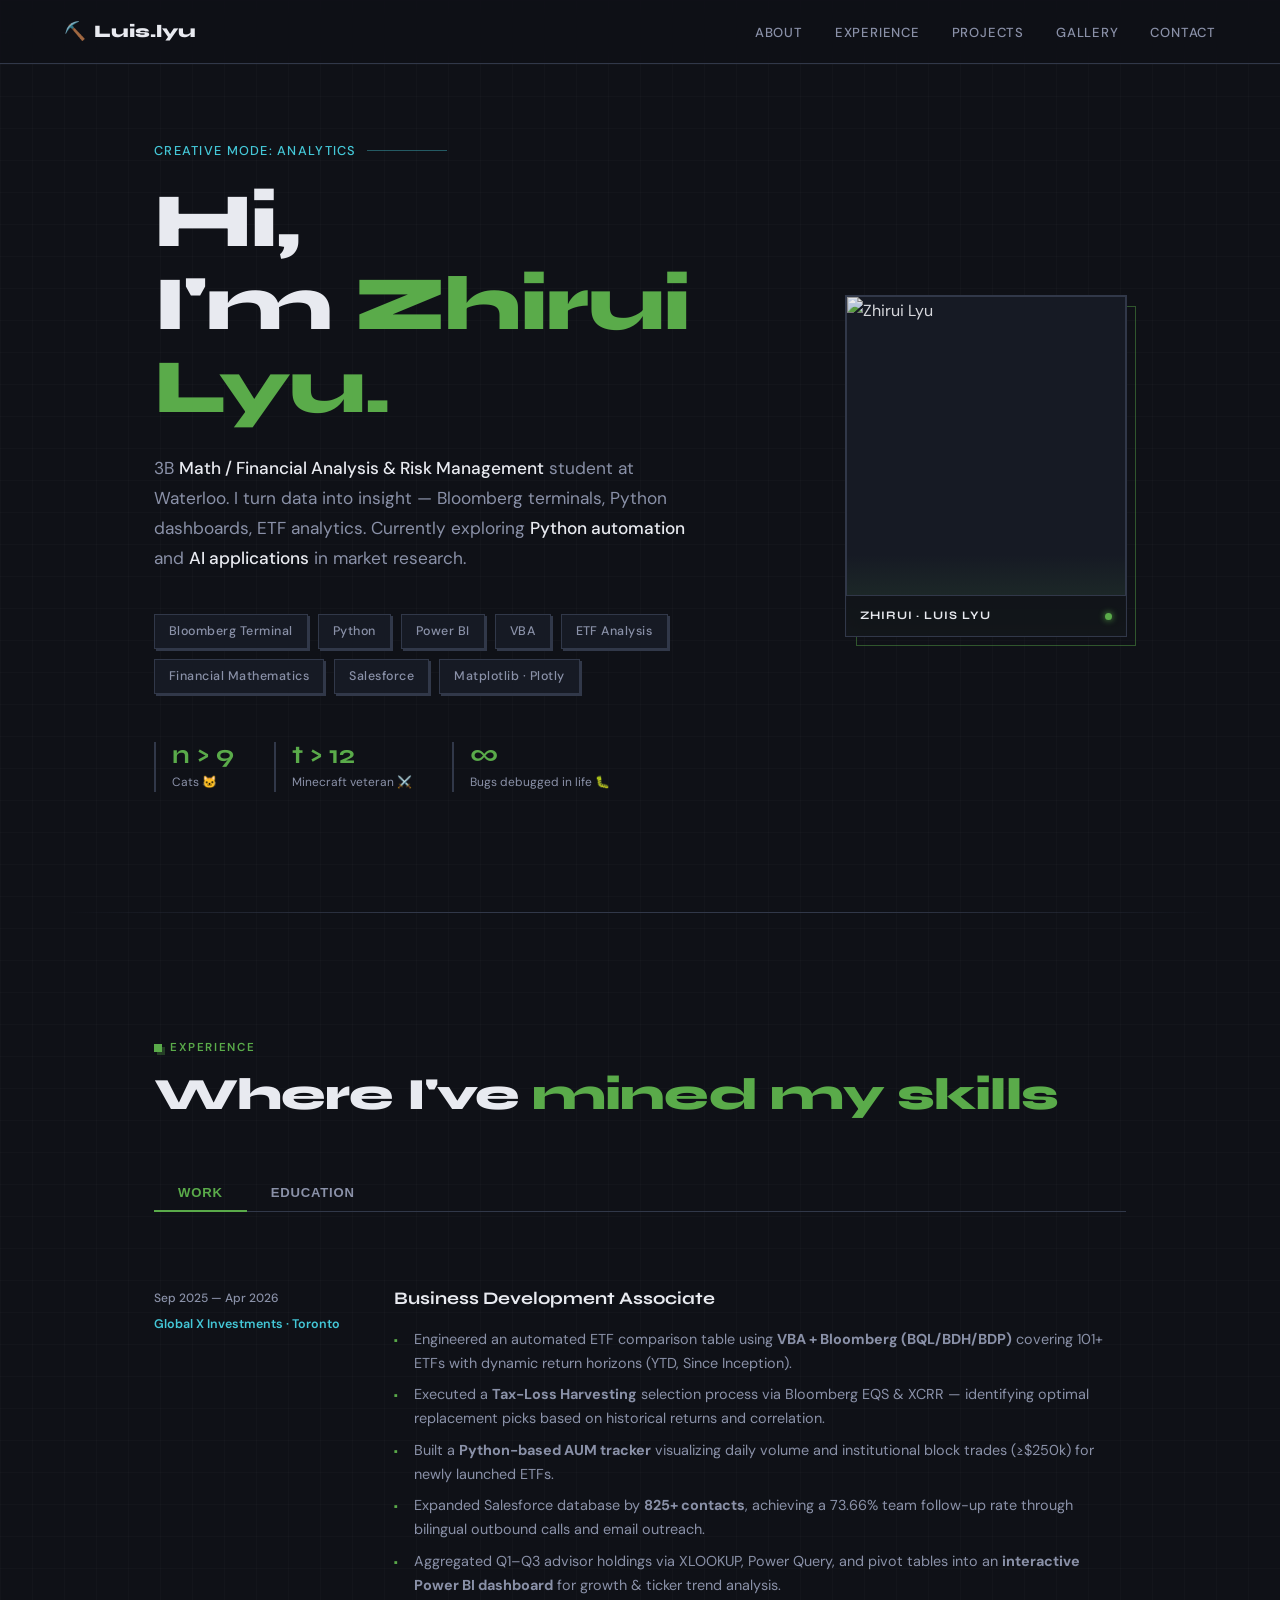
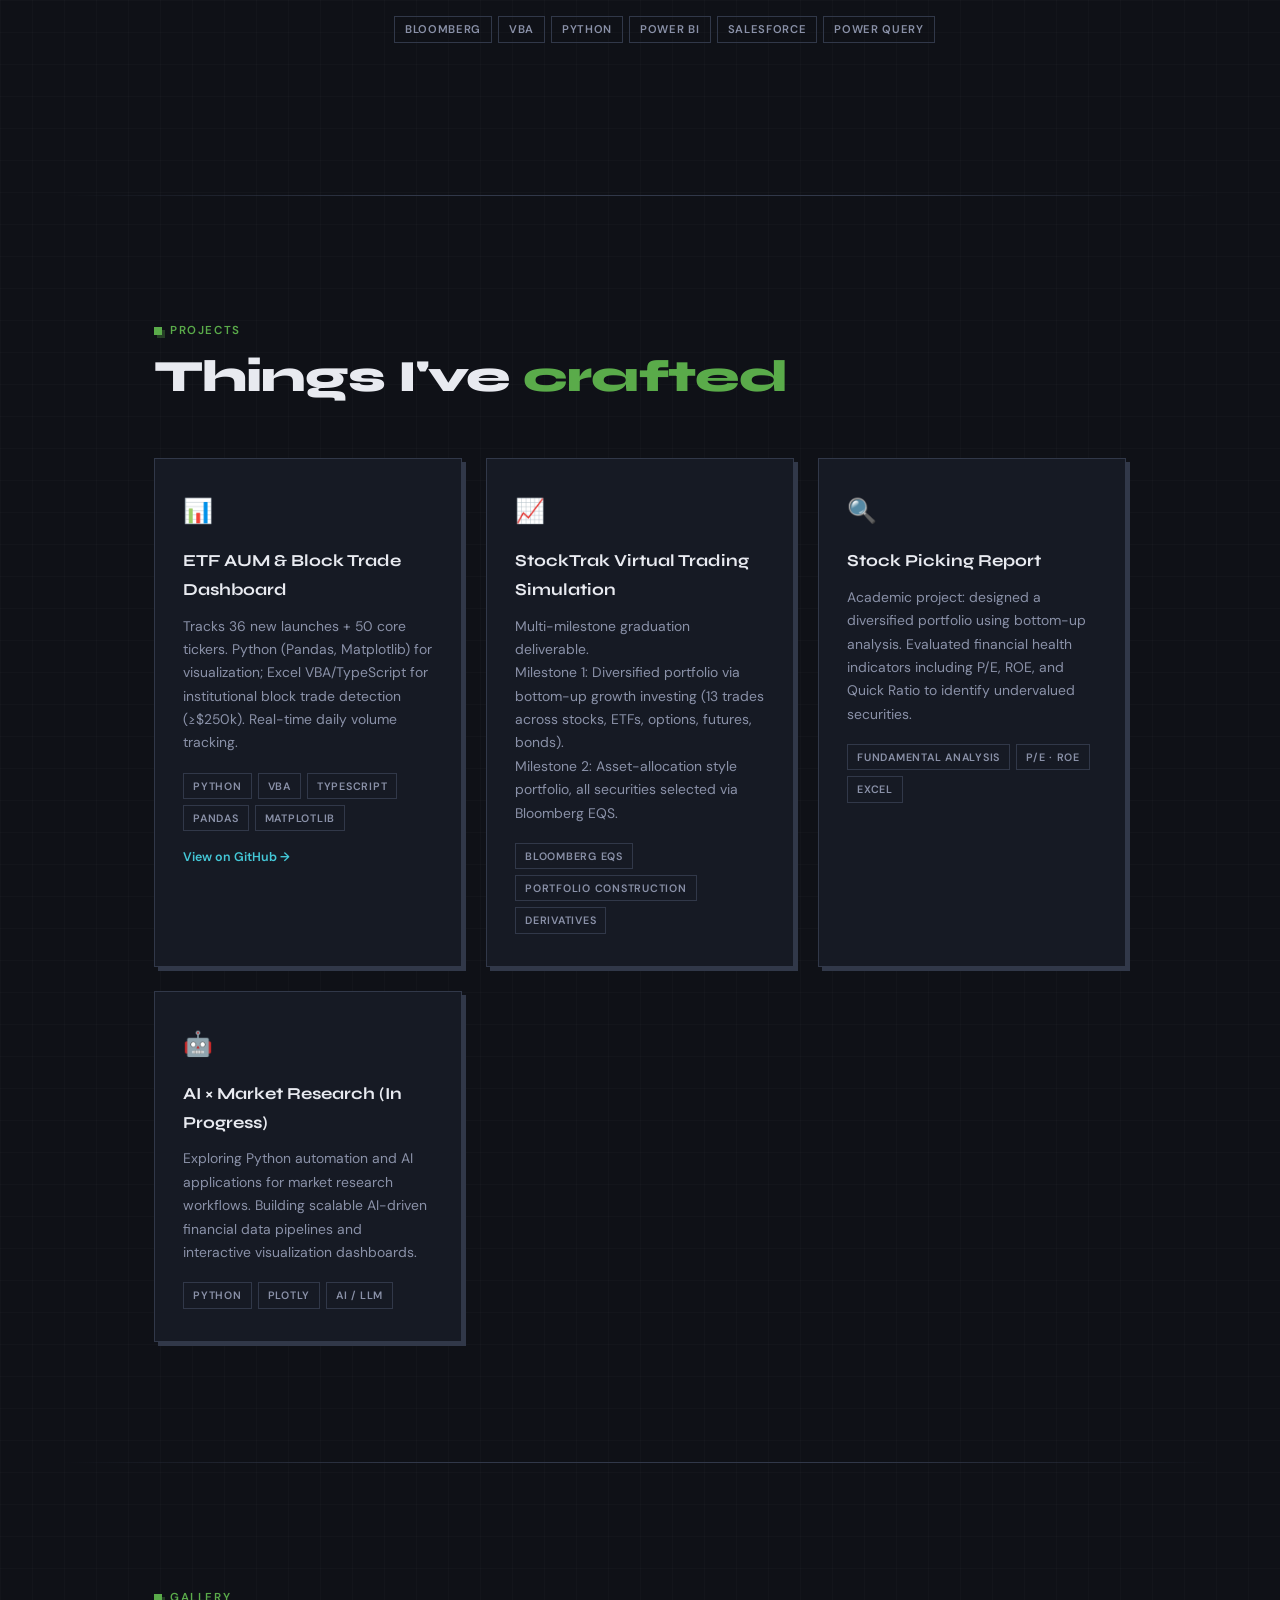
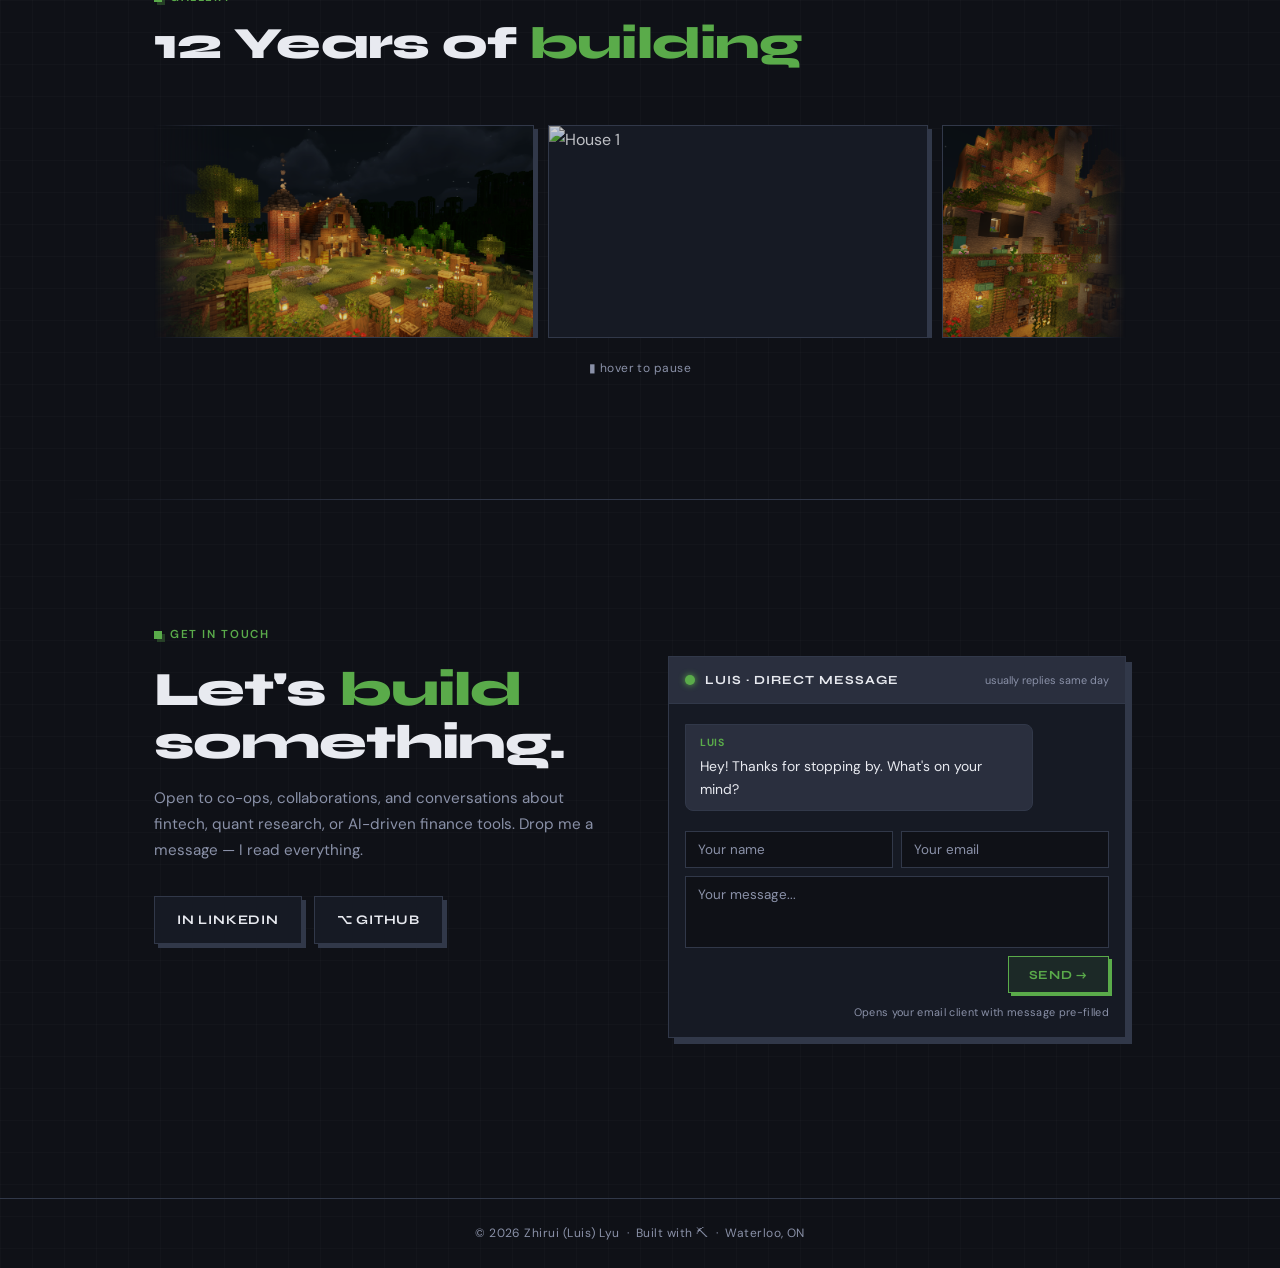
==== commit 2e5d7b00: "update some photos, contact info" ====
--- a/index.html
+++ b/index.html
@@ -70,10 +70,17 @@
     }
     h1, h2, h3 { font-family: 'Syne', sans-serif; }
 
+    /* ── HERO ─────────────────────────────────────── */
     #about {
-      min-height: 100vh; display: flex; flex-direction: column;
-      justify-content: center; padding-top: 140px;
-    }
+      min-height: 100vh;
+      display: grid;
+      grid-template-columns: 1fr auto;
+      align-items: center;
+      gap: 64px;
+      padding-top: 140px;
+    }
+    .hero-content { min-width: 0; }
+
     .hero-eyebrow {
       font-size: 0.8rem; font-weight: 500; letter-spacing: 0.1em;
       text-transform: uppercase; color: var(--diamond); margin-bottom: 18px;
@@ -115,18 +122,110 @@
     }
     .stat-lbl { font-size: 0.75rem; color: var(--muted); margin-top: 4px; }
 
-    .block-deco {
-      position: absolute; right: 5vw; top: 50%; transform: translateY(-50%);
-      display: grid; grid-template-columns: repeat(4, 40px); grid-template-rows: repeat(4, 40px);
-      gap: 4px; opacity: 0.2; pointer-events: none;
-    }
-    .block-deco div { background: var(--stone); border: 1px solid var(--border); }
-    .block-deco div:nth-child(1)  { background: var(--green); }
-    .block-deco div:nth-child(6)  { background: var(--green); opacity: 0.6; }
-    .block-deco div:nth-child(9)  { background: var(--diamond); opacity: 0.7; }
-    .block-deco div:nth-child(14) { background: var(--green); opacity: 0.5; }
-    .block-deco div:nth-child(16) { background: var(--diamond); opacity: 0.4; }
-
+    /* ── PHOTO FRAME ──────────────────────────────── */
+    .hero-photo-wrap {
+      position: relative;
+      flex-shrink: 0;
+      width: 280px;
+    }
+
+    /* outer decorative border — offset, green */
+    .hero-photo-wrap::before {
+      content: '';
+      position: absolute;
+      inset: 0;
+      border: 1px solid var(--green);
+      transform: translate(10px, 10px);
+      opacity: 0.45;
+      pointer-events: none;
+      transition: transform 0.35s ease, opacity 0.35s ease;
+    }
+    .hero-photo-wrap:hover::before {
+      transform: translate(14px, 14px);
+      opacity: 0.7;
+    }
+
+    .hero-photo-frame {
+      position: relative;
+      width: 280px;
+      height: 340px;
+      border: 1px solid var(--border);
+      overflow: hidden;
+      background: var(--bg2);
+      box-shadow: 0 0 0 1px var(--border);
+      transition: border-color 0.3s;
+    }
+    .hero-photo-wrap:hover .hero-photo-frame {
+      border-color: var(--green);
+    }
+
+    /* the actual <img> — replace src with your photo filename */
+    .hero-photo-frame img {
+      width: 100%; height: 100%;
+      object-fit: cover; object-position: center top;
+      display: block;
+      filter: saturate(0.85) brightness(0.92);
+      transition: filter 0.35s ease, transform 0.45s ease;
+    }
+    .hero-photo-wrap:hover .hero-photo-frame img {
+      filter: saturate(1) brightness(1);
+      transform: scale(1.03);
+    }
+
+    /* subtle green gradient at bottom */
+    .hero-photo-frame::after {
+      content: '';
+      position: absolute;
+      bottom: 0; left: 0; right: 0;
+      height: 80px;
+      background: linear-gradient(to top, rgba(90,171,74,0.18), transparent);
+      pointer-events: none;
+    }
+
+    /* placeholder shown when no <img> src */
+    .photo-placeholder {
+      width: 100%; height: 100%;
+      display: flex; flex-direction: column;
+      align-items: center; justify-content: center; gap: 12px;
+      background: var(--bg2);
+    }
+    .photo-placeholder-icon {
+      font-size: 3rem; opacity: 0.18;
+    }
+    .photo-placeholder-label {
+      font-size: 0.7rem; color: var(--muted);
+      letter-spacing: 0.1em; text-transform: uppercase;
+      opacity: 0.5;
+    }
+
+    /* name badge at bottom of frame */
+    .hero-photo-badge {
+      position: absolute;
+      bottom: 0; left: 0; right: 0;
+      padding: 10px 14px;
+      background: rgba(15,17,23,0.82);
+      backdrop-filter: blur(6px);
+      border-top: 1px solid var(--border);
+      display: flex; align-items: center; justify-content: space-between;
+    }
+    .hero-photo-badge-name {
+      font-family: 'Syne', sans-serif;
+      font-size: 0.72rem; font-weight: 700;
+      letter-spacing: 0.08em; text-transform: uppercase;
+      color: var(--text);
+    }
+    .hero-photo-badge-dot {
+      width: 7px; height: 7px; border-radius: 50%;
+      background: var(--green);
+      box-shadow: 0 0 6px var(--green);
+      animation: pulse 2.2s ease-in-out infinite;
+    }
+    @keyframes pulse {
+      0%, 100% { opacity: 1; box-shadow: 0 0 6px var(--green); }
+      50%       { opacity: 0.55; box-shadow: 0 0 12px var(--green); }
+    }
+
+    /* ── DIVIDERS & SHARED ───────────────────────── */
     .divider {
       height: 1px;
       background: linear-gradient(90deg, transparent, var(--border) 30%, var(--border) 70%, transparent);
@@ -139,6 +238,7 @@
     }
     .section-heading .hl { color: var(--green); }
 
+    /* ── EXPERIENCE ──────────────────────────────── */
     .exp-tabs {
       display: flex; margin-bottom: 40px;
       border-bottom: 1px solid var(--border);
@@ -183,6 +283,7 @@
       border: 1px solid var(--border); color: var(--muted);
     }
 
+    /* ── PROJECTS ────────────────────────────────── */
     .projects-grid {
       display: grid; grid-template-columns: repeat(auto-fit, minmax(300px, 1fr)); gap: 24px;
     }
@@ -223,7 +324,7 @@
     }
     .project-link:hover { gap: 10px; }
 
-    /* ── GALLERY CAROUSEL ─────────────────────────────── */
+    /* ── GALLERY CAROUSEL ────────────────────────── */
     .carousel-wrapper {
       position: relative;
       overflow: hidden;
@@ -236,37 +337,26 @@
       width: max-content;
       animation: carouselScroll 28s linear infinite;
     }
-    .carousel-wrapper:hover .carousel-track {
-      animation-play-state: paused;
-    }
+    .carousel-wrapper:hover .carousel-track { animation-play-state: paused; }
     @keyframes carouselScroll {
       0%   { transform: translateX(0); }
       100% { transform: translateX(-50%); }
     }
     .carousel-slide {
-      position: relative;
-      width: 380px;
-      aspect-ratio: 16/9;
-      flex-shrink: 0;
-      overflow: hidden;
-      border: 1px solid var(--border);
-      box-shadow: 4px 4px 0 var(--border);
-      background: var(--bg2);
-      transition: border-color 0.2s, box-shadow 0.2s;
+      position: relative; width: 380px; aspect-ratio: 16/9;
+      flex-shrink: 0; overflow: hidden;
+      border: 1px solid var(--border); box-shadow: 4px 4px 0 var(--border);
+      background: var(--bg2); transition: border-color 0.2s, box-shadow 0.2s;
     }
     .carousel-wrapper:hover .carousel-slide:hover {
-      border-color: var(--green);
-      box-shadow: 4px 4px 0 var(--green);
+      border-color: var(--green); box-shadow: 4px 4px 0 var(--green);
     }
     .carousel-slide img {
-      width: 100%; height: 100%;
-      object-fit: cover; display: block;
-      filter: brightness(0.82);
-      transition: filter 0.3s, transform 0.4s;
+      width: 100%; height: 100%; object-fit: cover; display: block;
+      filter: brightness(0.82); transition: filter 0.3s, transform 0.4s;
     }
     .carousel-wrapper:hover .carousel-slide:hover img {
-      filter: brightness(1);
-      transform: scale(1.04);
+      filter: brightness(1); transform: scale(1.04);
     }
     .carousel-overlay {
       position: absolute; inset: 0;
@@ -291,134 +381,32 @@
       letter-spacing: 0.06em; text-transform: uppercase;
     }
     .gallery-hint {
-      margin-top: 20px;
-      font-size: 0.75rem; color: var(--muted);
+      margin-top: 20px; font-size: 0.75rem; color: var(--muted);
       text-align: center; letter-spacing: 0.04em;
     }
 
-    /* ── OLD gallery-grid (kept for reference, unused) ── */
-    .gallery-grid {
+    /* ── CONTACT ─────────────────────────────────── */
+    #contact { padding-bottom: 160px; }
+    .contact-layout {
       display: grid;
-      grid-template-columns: repeat(3, 1fr);
+      grid-template-columns: 1fr 1fr;
+      gap: 56px;
+      align-items: start;
+    }
+    .contact-left { padding-top: 8px; }
+    .contact-big {
+      font-size: clamp(1.8rem, 4vw, 3rem); font-weight: 800;
+      letter-spacing: -0.02em; line-height: 1.1; margin-bottom: 16px;
+    }
+    .contact-sub { font-size: 0.95rem; color: var(--muted); margin-bottom: 32px; line-height: 1.7; }
+    .contact-links {
+      display: flex; flex-wrap: wrap;
       gap: 12px;
-    }
-    .gallery-item {
-      position: relative;
-      aspect-ratio: 16/9;
-      overflow: hidden;
-      border: 1px solid var(--border);
-      box-shadow: 4px 4px 0 var(--border);
-      cursor: pointer;
-      background: var(--bg2);
-      transition: all 0.22s;
-    }
-    .gallery-item:hover {
-      border-color: var(--green);
-      box-shadow: 4px 4px 0 var(--green);
-      transform: translate(-2px, -2px);
-    }
-    .gallery-item img {
-      width: 100%; height: 100%;
-      object-fit: cover;
-      display: block;
-      transition: transform 0.4s ease;
-      filter: brightness(0.85);
-    }
-    .gallery-item:hover img {
-      transform: scale(1.05);
-      filter: brightness(1);
-    }
-    .gallery-overlay {
-      position: absolute; inset: 0;
-      background: linear-gradient(to top, rgba(15,17,23,0.85) 0%, transparent 50%);
-      opacity: 0; transition: opacity 0.25s;
-      display: flex; align-items: flex-end; padding: 14px 16px;
-    }
-    .gallery-item:hover .gallery-overlay { opacity: 1; }
-    .gallery-caption {
-      font-size: 0.78rem; font-weight: 600;
-      color: var(--text); letter-spacing: 0.04em;
-      font-family: 'Syne', sans-serif;
-    }
-    /* placeholder block for items with no image yet */
-    .gallery-placeholder {
-      width: 100%; height: 100%;
-      display: flex; flex-direction: column;
-      align-items: center; justify-content: center; gap: 8px;
-      background: var(--bg2);
-    }
-    .gallery-placeholder span { font-size: 2rem; opacity: 0.3; }
-    .gallery-placeholder p {
-      font-size: 0.7rem; color: var(--muted);
-      letter-spacing: 0.06em; text-transform: uppercase;
-    }
-
-    /* ── LIGHTBOX ─────────────────────────────────────── */
-    .lightbox {
-      display: none;
-      position: fixed; inset: 0; z-index: 999;
-      background: rgba(10,11,16,0.96);
-      align-items: center; justify-content: center;
-      padding: 24px;
-    }
-    .lightbox.open { display: flex; }
-    .lightbox-inner {
-      position: relative;
-      max-width: 1000px; width: 100%;
-    }
-    .lightbox-inner img {
-      width: 100%; height: auto;
-      display: block;
-      border: 1px solid var(--border);
-      box-shadow: 8px 8px 0 var(--green);
-    }
-    .lightbox-caption {
-      margin-top: 14px;
-      font-size: 0.82rem; color: var(--muted);
-      text-align: center; letter-spacing: 0.04em;
-    }
-    .lightbox-close {
-      position: absolute; top: -16px; right: -16px;
-      width: 36px; height: 36px;
-      background: var(--bg2); border: 1px solid var(--border);
-      color: var(--muted); font-size: 1.1rem;
-      display: flex; align-items: center; justify-content: center;
-      cursor: pointer; transition: all 0.18s;
-      box-shadow: 2px 2px 0 var(--border);
-    }
-    .lightbox-close:hover {
-      color: var(--text); border-color: var(--green);
-      box-shadow: 2px 2px 0 var(--green);
-    }
-    .lightbox-nav {
-      position: absolute; top: 50%; transform: translateY(-50%);
-      width: 40px; height: 40px;
-      background: var(--bg2); border: 1px solid var(--border);
-      color: var(--muted); font-size: 1rem;
-      display: flex; align-items: center; justify-content: center;
-      cursor: pointer; transition: all 0.18s;
-      box-shadow: 2px 2px 0 var(--border);
-    }
-    .lightbox-nav:hover { color: var(--green); border-color: var(--green); box-shadow: 2px 2px 0 var(--green); }
-    .lightbox-prev { right: calc(100% + 12px); }
-    .lightbox-next { left: calc(100% + 12px); }
-
-    /* ── CONTACT ──────────────────────────────────────── */
-    #contact { text-align: center; padding-bottom: 160px; }
-    .contact-block { max-width: 600px; margin: 0 auto; }
-    .contact-big {
-      font-size: clamp(2rem, 5vw, 3.5rem); font-weight: 800;
-      letter-spacing: -0.02em; line-height: 1.1; margin-bottom: 20px;
-    }
-    .contact-sub { font-size: 1rem; color: var(--muted); margin-bottom: 40px; }
-    .contact-links {
-      display: flex; flex-wrap: wrap; justify-content: center;
-      gap: 16px; margin-bottom: 40px;
     }
     .contact-btn {
       display: inline-flex; align-items: center; gap: 10px;
-      padding: 14px 28px; font-family: 'Syne', sans-serif;
-      font-size: 0.85rem; font-weight: 700; letter-spacing: 0.06em;
+      padding: 12px 22px; font-family: 'Syne', sans-serif;
+      font-size: 0.82rem; font-weight: 700; letter-spacing: 0.06em;
       text-transform: uppercase; text-decoration: none;
       border: 1px solid var(--border); background: var(--bg2);
       color: var(--text); box-shadow: 4px 4px 0 var(--border); transition: all 0.2s;
@@ -426,6 +414,111 @@
     .contact-btn:hover {
       border-color: var(--green); color: var(--green);
       box-shadow: 4px 4px 0 var(--green); transform: translate(-2px, -2px);
+    }
+
+    /* chatbox */
+    .chatbox {
+      background: var(--bg2);
+      border: 1px solid var(--border);
+      box-shadow: 6px 6px 0 var(--border);
+      display: flex; flex-direction: column;
+      overflow: hidden;
+    }
+    .chatbox-header {
+      display: flex; align-items: center; gap: 10px;
+      padding: 12px 16px;
+      border-bottom: 1px solid var(--border);
+      background: var(--stone);
+    }
+    .chatbox-dot {
+      width: 10px; height: 10px; border-radius: 50%;
+      background: var(--green);
+      box-shadow: 0 0 6px var(--green);
+      animation: pulse 2.2s ease-in-out infinite;
+    }
+    .chatbox-title {
+      font-family: 'Syne', sans-serif;
+      font-size: 0.78rem; font-weight: 700;
+      letter-spacing: 0.08em; text-transform: uppercase; color: var(--text);
+    }
+    .chatbox-status {
+      font-size: 0.68rem; color: var(--muted); margin-left: auto;
+    }
+
+    .chatbox-messages {
+      padding: 20px 16px; display: flex; flex-direction: column; gap: 12px;
+      min-height: 110px;
+    }
+    .chat-bubble {
+      max-width: 82%; padding: 10px 14px;
+      font-size: 0.87rem; line-height: 1.6;
+      border: 1px solid var(--border);
+    }
+    .chat-bubble.from-luis {
+      align-self: flex-start;
+      background: var(--stone);
+      color: var(--text);
+      border-color: var(--border);
+      border-radius: 0 8px 8px 8px;
+    }
+    .chat-bubble.from-luis .bubble-sender {
+      font-size: 0.65rem; font-weight: 700; letter-spacing: 0.07em;
+      text-transform: uppercase; color: var(--green); margin-bottom: 4px;
+    }
+    .chat-bubble.from-user {
+      align-self: flex-end;
+      background: rgba(90,171,74,0.12);
+      color: var(--text);
+      border-color: rgba(90,171,74,0.3);
+      border-radius: 8px 0 8px 8px;
+      display: none; /* shown after send */
+    }
+    .chat-bubble.reply {
+      align-self: flex-start;
+      background: var(--stone);
+      color: var(--text);
+      border-color: var(--border);
+      border-radius: 0 8px 8px 8px;
+      display: none;
+    }
+    .chat-bubble.reply .bubble-sender {
+      font-size: 0.65rem; font-weight: 700; letter-spacing: 0.07em;
+      text-transform: uppercase; color: var(--green); margin-bottom: 4px;
+    }
+
+    .chatbox-form { padding: 0 16px 16px; display: flex; flex-direction: column; gap: 8px; }
+    .chatbox-row { display: grid; grid-template-columns: 1fr 1fr; gap: 8px; }
+    .chatbox-input {
+      width: 100%; padding: 9px 12px;
+      background: var(--bg); border: 1px solid var(--border);
+      color: var(--text); font-family: 'DM Sans', sans-serif; font-size: 0.84rem;
+      outline: none; transition: border-color 0.2s;
+    }
+    .chatbox-input:focus { border-color: var(--green); }
+    .chatbox-input::placeholder { color: var(--muted); }
+    textarea.chatbox-input { resize: none; height: 72px; }
+
+    .chatbox-send {
+      align-self: flex-end;
+      display: inline-flex; align-items: center; gap: 8px;
+      padding: 10px 20px; font-family: 'Syne', sans-serif;
+      font-size: 0.78rem; font-weight: 700; letter-spacing: 0.06em;
+      text-transform: uppercase; cursor: pointer;
+      border: 1px solid var(--green); background: rgba(90,171,74,0.1);
+      color: var(--green); box-shadow: 3px 3px 0 var(--green);
+      transition: all 0.18s;
+    }
+    .chatbox-send:hover {
+      background: rgba(90,171,74,0.2);
+      box-shadow: 5px 5px 0 var(--green); transform: translate(-2px,-2px);
+    }
+    .chatbox-note {
+      font-size: 0.68rem; color: var(--muted);
+      text-align: right; margin-top: 2px; letter-spacing: 0.03em;
+    }
+
+    @media (max-width: 820px) {
+      .contact-layout { grid-template-columns: 1fr; gap: 40px; }
     }
 
     footer {
@@ -444,17 +537,25 @@
     .delay-2 { animation-delay: 0.22s; }
     .delay-3 { animation-delay: 0.36s; }
     .delay-4 { animation-delay: 0.5s; }
-
+    .delay-5 { animation-delay: 0.62s; }
+
+    /* ── RESPONSIVE ──────────────────────────────── */
     @media (max-width: 900px) {
-      .gallery-grid { grid-template-columns: repeat(2, 1fr); }
-      .lightbox-prev { right: auto; left: 0; top: auto; bottom: -52px; transform: none; }
-      .lightbox-next { left: auto; right: 0; top: auto; bottom: -52px; transform: none; }
+      #about {
+        grid-template-columns: 1fr;
+        grid-template-rows: auto auto;
+      }
+      .hero-photo-wrap {
+        /* move photo above text on mobile, centered */
+        order: -1;
+        margin: 0 auto;
+      }
     }
     @media (max-width: 700px) {
       .exp-item { grid-template-columns: 1fr; gap: 8px; }
-      .block-deco { display: none; }
       .nav-links { display: none; }
-      .gallery-grid { grid-template-columns: 1fr; }
+      .hero-photo-wrap { width: 200px; }
+      .hero-photo-frame { width: 200px; height: 240px; }
     }
   </style>
 </head>
@@ -472,44 +573,59 @@
   </nav>
 
   <section id="about">
-    <div class="hero-eyebrow fade-in">Creative Mode: Analytics</div>
-    <h1 class="hero-title fade-in delay-1">
-      Hi, I'm&nbsp;<span class="accent">Zhirui Lyu.</span><br/>
-    </h1>
-    <p class="hero-sub fade-in delay-2">
-      3B <strong>Math / Financial Analysis &amp; Risk Management</strong> student at Waterloo.
-      I turn data into insight &mdash; Bloomberg terminals, Python dashboards, ETF analytics.
-      Currently exploring <strong>Python automation</strong> and <strong>AI applications</strong> in market research.
-    </p>
-    <div class="tags fade-in delay-3">
-      <span class="tag">Bloomberg Terminal</span>
-      <span class="tag">Python</span>
-      <span class="tag">Power BI</span>
-      <span class="tag">VBA</span>
-      <span class="tag">ETF Analysis</span>
-      <span class="tag">Financial Mathematics</span>
-      <span class="tag">Salesforce</span>
-      <span class="tag">Matplotlib &middot; Plotly</span>
+    <!-- LEFT: text content -->
+    <div class="hero-content">
+      <div class="hero-eyebrow fade-in">Creative Mode: Analytics</div>
+      <h1 class="hero-title fade-in delay-1">
+        Hi, I'm&nbsp;<span class="accent">Zhirui Lyu.</span><br/>
+      </h1>
+      <p class="hero-sub fade-in delay-2">
+        3B <strong>Math / Financial Analysis &amp; Risk Management</strong> student at Waterloo.
+        I turn data into insight &mdash; Bloomberg terminals, Python dashboards, ETF analytics.
+        Currently exploring <strong>Python automation</strong> and <strong>AI applications</strong> in market research.
+      </p>
+      <div class="tags fade-in delay-3">
+        <span class="tag">Bloomberg Terminal</span>
+        <span class="tag">Python</span>
+        <span class="tag">Power BI</span>
+        <span class="tag">VBA</span>
+        <span class="tag">ETF Analysis</span>
+        <span class="tag">Financial Mathematics</span>
+        <span class="tag">Salesforce</span>
+        <span class="tag">Matplotlib &middot; Plotly</span>
+      </div>
+      <div class="hero-stats fade-in delay-4">
+        <div class="stat-block">
+          <span class="stat-num">n &gt; 9</span>
+          <span class="stat-lbl">Cats &#128049;</span>
+        </div>
+        <div class="stat-block">
+          <span class="stat-num">t &gt; 12</span>
+          <span class="stat-lbl">Minecraft veteran &#9876;&#65039;</span>
+        </div>
+        <div class="stat-block">
+          <span class="stat-num">&infin;</span>
+          <span class="stat-lbl">Bugs debugged in life &#128027;</span>
+        </div>
+      </div>
     </div>
-    <div class="hero-stats fade-in delay-4">
-      <div class="stat-block">
-        <span class="stat-num">n &gt; 9</span>
-        <span class="stat-lbl">Cats &#128049;</span>
-      </div>
-      <div class="stat-block">
-        <span class="stat-num">t &gt; 12</span>
-        <span class="stat-lbl">Minecraft veteran &#9876;&#65039;</span>
-      </div>
-      <div class="stat-block">
-        <span class="stat-num">&infin;</span>
-        <span class="stat-lbl">Bugs debugged in life &#128027;</span>
-      </div>
-    </div>
-    <div class="block-deco" aria-hidden="true">
-      <div></div><div></div><div></div><div></div>
-      <div></div><div></div><div></div><div></div>
-      <div></div><div></div><div></div><div></div>
-      <div></div><div></div><div></div><div></div>
+
+    <!-- RIGHT: photo -->
+    <div class="hero-photo-wrap fade-in delay-5">
+      <div class="hero-photo-frame">
+        <!--
+          TO ADD YOUR PHOTO:
+          Replace the placeholder div below with:
+          <img src="photo.jpg" alt="Zhirui Lyu" />
+          (put photo.jpg in the same folder as index.html)
+        -->
+        <img src="me.jpg" alt="Zhirui Lyu" />
+
+      </div>
+      <div class="hero-photo-badge">
+        <span class="hero-photo-badge-name">Zhirui · Luis Lyu</span>
+        <span class="hero-photo-badge-dot"></span>
+      </div>
     </div>
   </section>
 
@@ -639,14 +755,11 @@
 
   <div class="divider"></div>
 
-  <!-- GALLERY -->
   <section id="gallery">
     <p class="section-label">Gallery</p>
     <h2 class="section-heading">12 Years of <span class="hl">building</span></h2>
     <div class="carousel-wrapper">
-      <div class="carousel-track" id="carouselTrack">
-        <!-- slides injected by JS -->
-      </div>
+      <div class="carousel-track" id="carouselTrack"></div>
     </div>
     <p class="gallery-hint">&#9646; hover to pause</p>
   </section>
@@ -654,16 +767,51 @@
   <div class="divider"></div>
 
   <section id="contact">
-    <div class="contact-block">
-      <p class="section-label" style="justify-content:center;">Get In Touch</p>
-      <h2 class="contact-big">Let's <span style="color:var(--green)">build</span> something.</h2>
-      <p class="contact-sub">Open to co-ops, collaborations, and conversations about fintech, quant research, or AI-driven finance tools.</p>
-      <div class="contact-links">
-        <a href="/cdn-cgi/l/email-protection#2e541b1a42575b6e5b594f5a4b5c424141004d4f" class="contact-btn">&#9993; <span class="__cf_email__" data-cfemail="bbc18e8fd7c2cefbceccdacfdec9d7d4d495d8da">[email&#160;protected]</span></a>
-        <a href="/cdn-cgi/l/email-protection#7f0d0a161d0d1a1e1b3f18121e1613511c1012" class="contact-btn">&#9993; <span class="__cf_email__" data-cfemail="5527203c3727303431153238343c397b363a38">[email&#160;protected]</span></a>
-        <a href="https://linkedin.com/in/zhirui-lyu-a0325030b" class="contact-btn" target="_blank">in LinkedIn</a>
-        <a href="https://github.com/Am1GoBBreAd" class="contact-btn" target="_blank">&#8997; GitHub</a>
-      </div>
+    <p class="section-label">Get In Touch</p>
+    <div class="contact-layout">
+
+      <!-- LEFT: headline + social buttons -->
+      <div class="contact-left">
+        <h2 class="contact-big">Let's <span style="color:var(--green)">build</span> something.</h2>
+        <p class="contact-sub">Open to co-ops, collaborations, and conversations about fintech, quant research, or AI-driven finance tools. Drop me a message — I read everything.</p>
+        <div class="contact-links">
+          <a href="https://linkedin.com/in/zhirui-lyu-a0325030b" class="contact-btn" target="_blank">in LinkedIn</a>
+          <a href="https://github.com/Am1GoBBreAd" class="contact-btn" target="_blank">⌥ GitHub</a>
+        </div>
+      </div>
+
+      <!-- RIGHT: chatbox -->
+      <div class="chatbox">
+        <div class="chatbox-header">
+          <div class="chatbox-dot"></div>
+          <span class="chatbox-title">Luis · Direct Message</span>
+          <span class="chatbox-status">usually replies same day</span>
+        </div>
+
+        <div class="chatbox-messages" id="chatMessages">
+          <div class="chat-bubble from-luis">
+            <div class="bubble-sender">Luis</div>
+            Hey! Thanks for stopping by. What's on your mind?
+          </div>
+          <!-- user bubble & reply injected by JS on send -->
+          <div class="chat-bubble from-user" id="userBubble"></div>
+          <div class="chat-bubble reply" id="replyBubble">
+            <div class="bubble-sender">Luis</div>
+            Got it — I'll reach out at your email shortly. Thanks for reaching out! 🙌
+          </div>
+        </div>
+
+        <div class="chatbox-form" id="chatForm">
+          <div class="chatbox-row">
+            <input class="chatbox-input" id="chatName"  type="text"  placeholder="Your name"  />
+            <input class="chatbox-input" id="chatEmail" type="email" placeholder="Your email" />
+          </div>
+          <textarea class="chatbox-input" id="chatMsg" placeholder="Your message..."></textarea>
+          <button class="chatbox-send" onclick="sendChat()">Send &#8594;</button>
+          <p class="chatbox-note">Opens your email client with message pre-filled</p>
+        </div>
+      </div>
+
     </div>
   </section>
 
@@ -672,7 +820,6 @@
   </footer>
 
   <script>
-    /* ── TAB SWITCHING ── */
     function switchTab(tab) {
       document.querySelectorAll('.exp-tab').forEach(function(t) { t.classList.remove('active'); });
       document.querySelectorAll('.exp-pane').forEach(function(p) { p.classList.remove('active'); });
@@ -680,10 +827,6 @@
       document.getElementById('tab-' + tab).classList.add('active');
     }
 
-    /* ── GALLERY CAROUSEL ──
-       Add your screenshots here: set src to the filename (must be in same folder as index.html)
-       and give each a caption. Duplicated automatically for infinite scroll.
-    */
     var galleryItems = [
       { src: '2023-01-28 211613.png', caption: 'Farm 1' },
       { src: '2023-01-28 211601.png', caption: 'House 1' },
@@ -699,8 +842,7 @@
       slide.className = 'carousel-slide';
       if (item.src) {
         var img = document.createElement('img');
-        img.src = item.src;
-        img.alt = item.caption;
+        img.src = item.src; img.alt = item.caption;
         slide.appendChild(img);
       } else {
         var ph = document.createElement('div');
@@ -716,11 +858,9 @@
     }
 
     var track = document.getElementById('carouselTrack');
-    // build twice for seamless infinite loop
     galleryItems.forEach(function(item, i) { track.appendChild(buildSlide(item, i)); });
     galleryItems.forEach(function(item, i) { track.appendChild(buildSlide(item, i)); });
 
-    /* ── SCROLL FADE-IN ── */
     var observer = new IntersectionObserver(function(entries) {
       entries.forEach(function(e) {
         if (e.isIntersecting) {
@@ -736,6 +876,48 @@
       el.style.transition = 'opacity 0.5s, transform 0.5s';
       observer.observe(el);
     });
+
+    /* ── CHATBOX SEND ── */
+    function sendChat() {
+      var name  = document.getElementById('chatName').value.trim();
+      var email = document.getElementById('chatEmail').value.trim();
+      var msg   = document.getElementById('chatMsg').value.trim();
+
+      if (!msg) {
+        document.getElementById('chatMsg').focus();
+        document.getElementById('chatMsg').style.borderColor = 'var(--gold)';
+        return;
+      }
+
+      // show user bubble
+      var userBubble = document.getElementById('userBubble');
+      userBubble.textContent = msg;
+      userBubble.style.display = 'block';
+
+      // show reply bubble after short delay
+      setTimeout(function() {
+        var reply = document.getElementById('replyBubble');
+        reply.style.display = 'block';
+        reply.scrollIntoView({ behavior: 'smooth', block: 'nearest' });
+      }, 600);
+
+      // hide form
+      document.getElementById('chatForm').style.display = 'none';
+
+      // build mailto and open
+      var subject = encodeURIComponent('Portfolio message from ' + (name || 'a visitor'));
+      var body = encodeURIComponent(
+        (name  ? 'Name: '  + name  + '\n' : '') +
+        (email ? 'Email: ' + email + '\n' : '') +
+        '\n' + msg
+      );
+      window.location.href = 'mailto:z239lyu@uwaterloo.ca?subject=' + subject + '&body=' + body;
+    }
+
+    // reset gold border on type
+    document.getElementById('chatMsg').addEventListener('input', function() {
+      this.style.borderColor = '';
+    });
   </script>
 </body>
 </html>
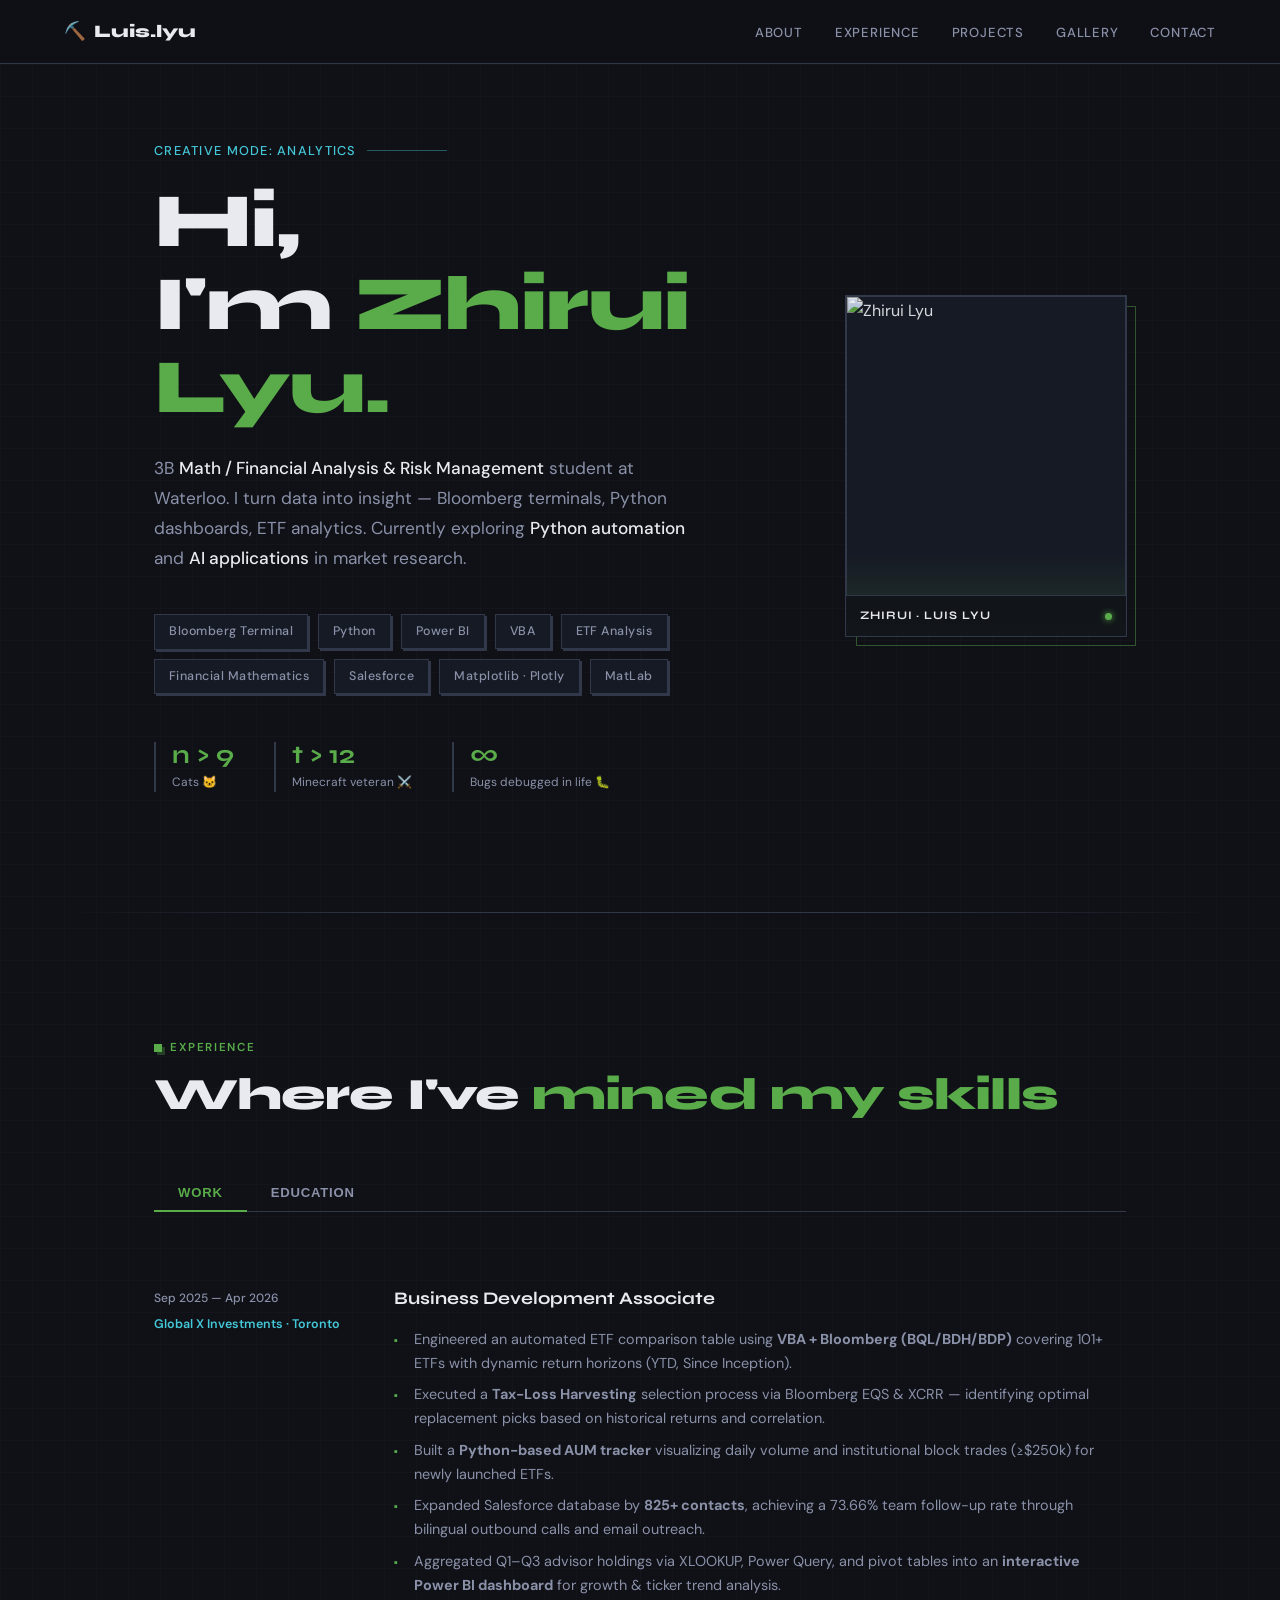
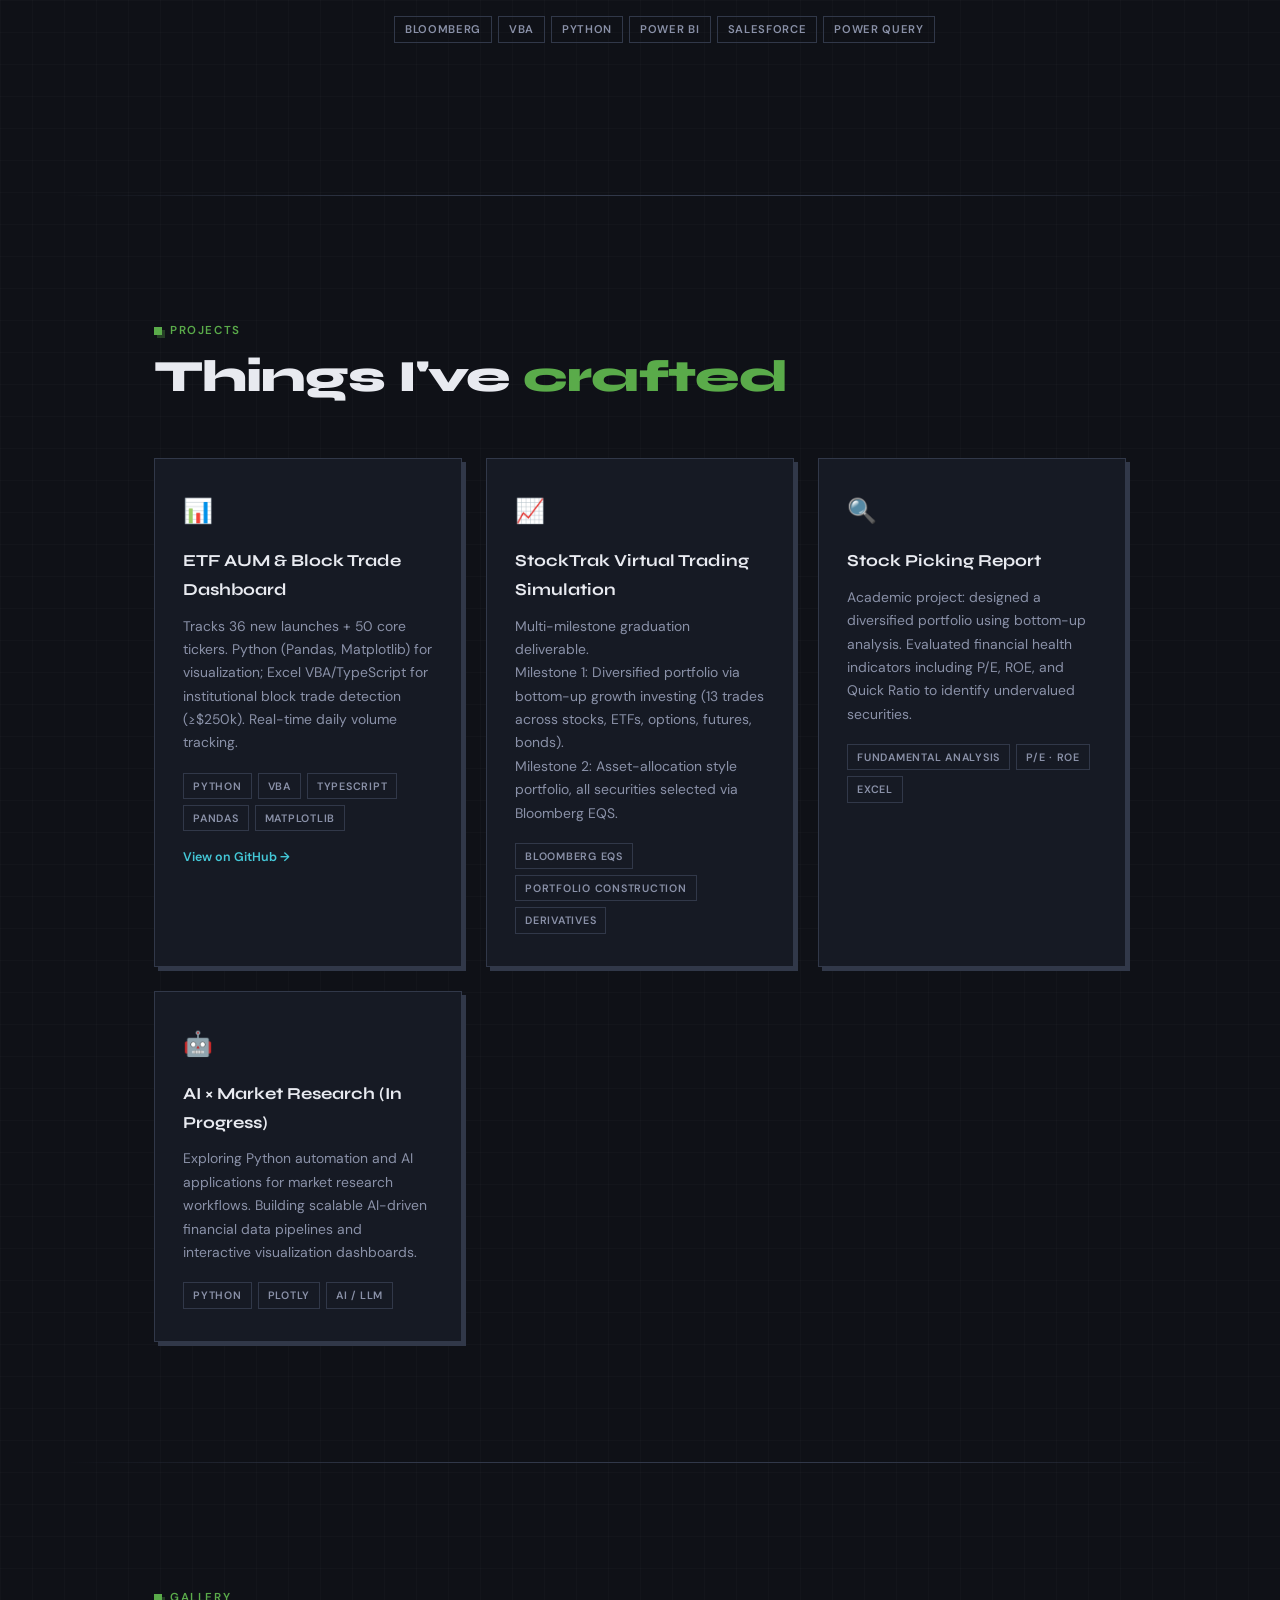
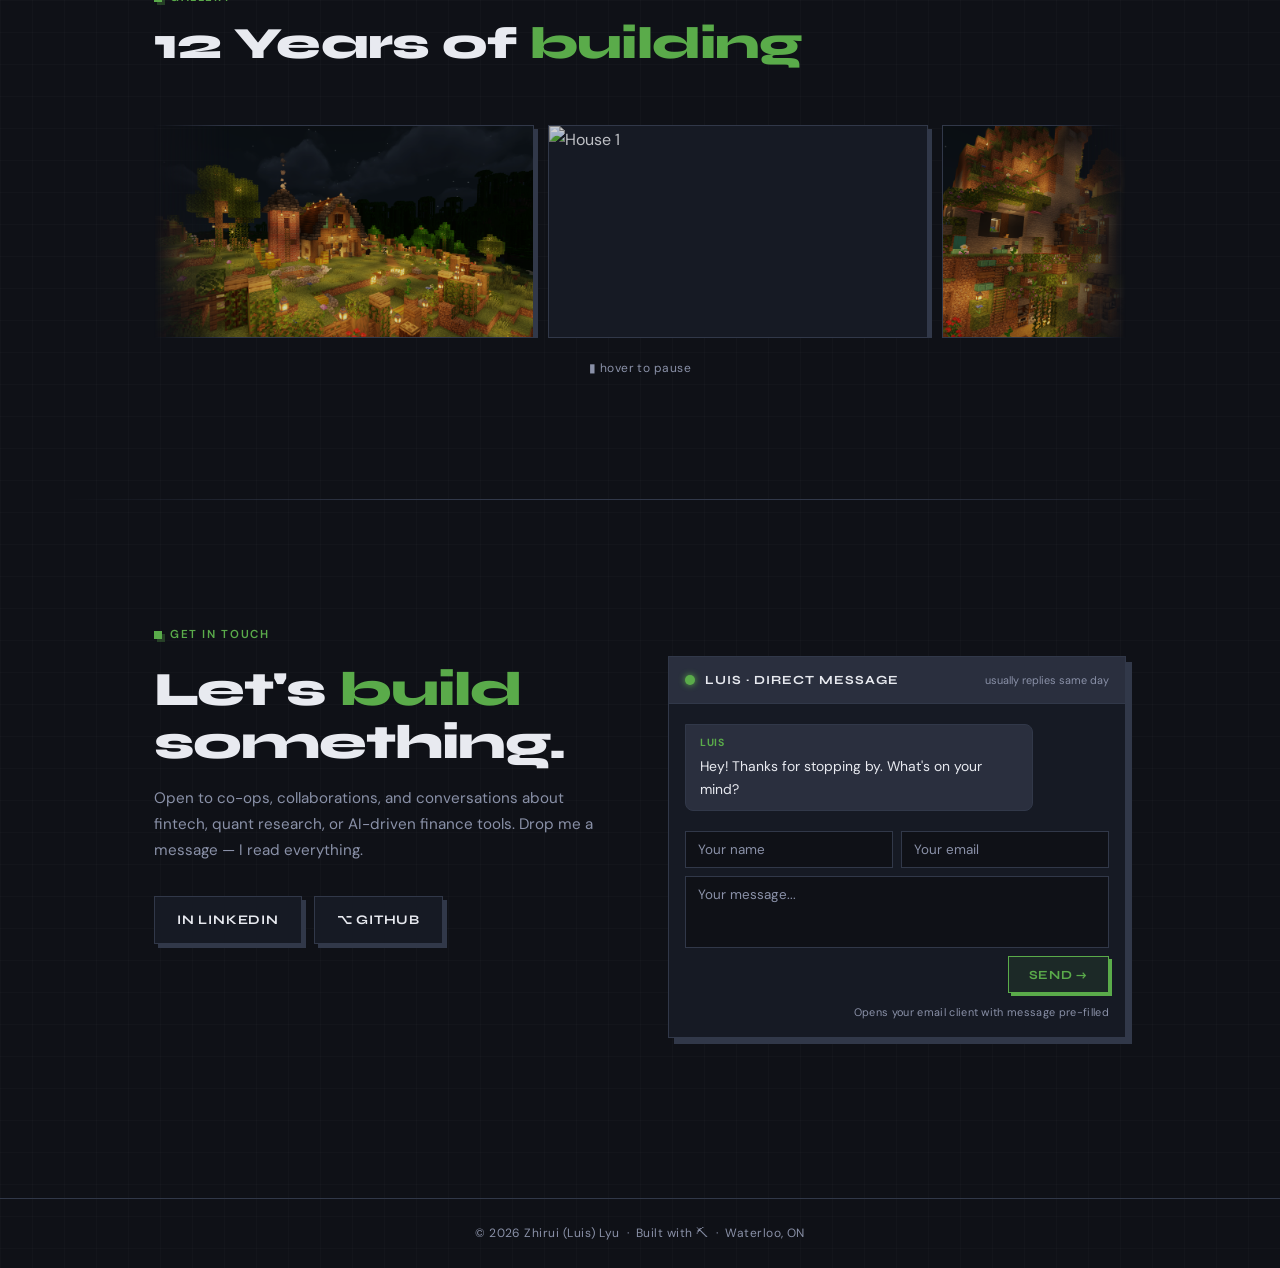
==== commit 06b21fdf: "Updated new skill" ====
--- a/index.html
+++ b/index.html
@@ -593,6 +593,7 @@
         <span class="tag">Financial Mathematics</span>
         <span class="tag">Salesforce</span>
         <span class="tag">Matplotlib &middot; Plotly</span>
+        <span class="tag">MatLab</span>
       </div>
       <div class="hero-stats fade-in delay-4">
         <div class="stat-block">
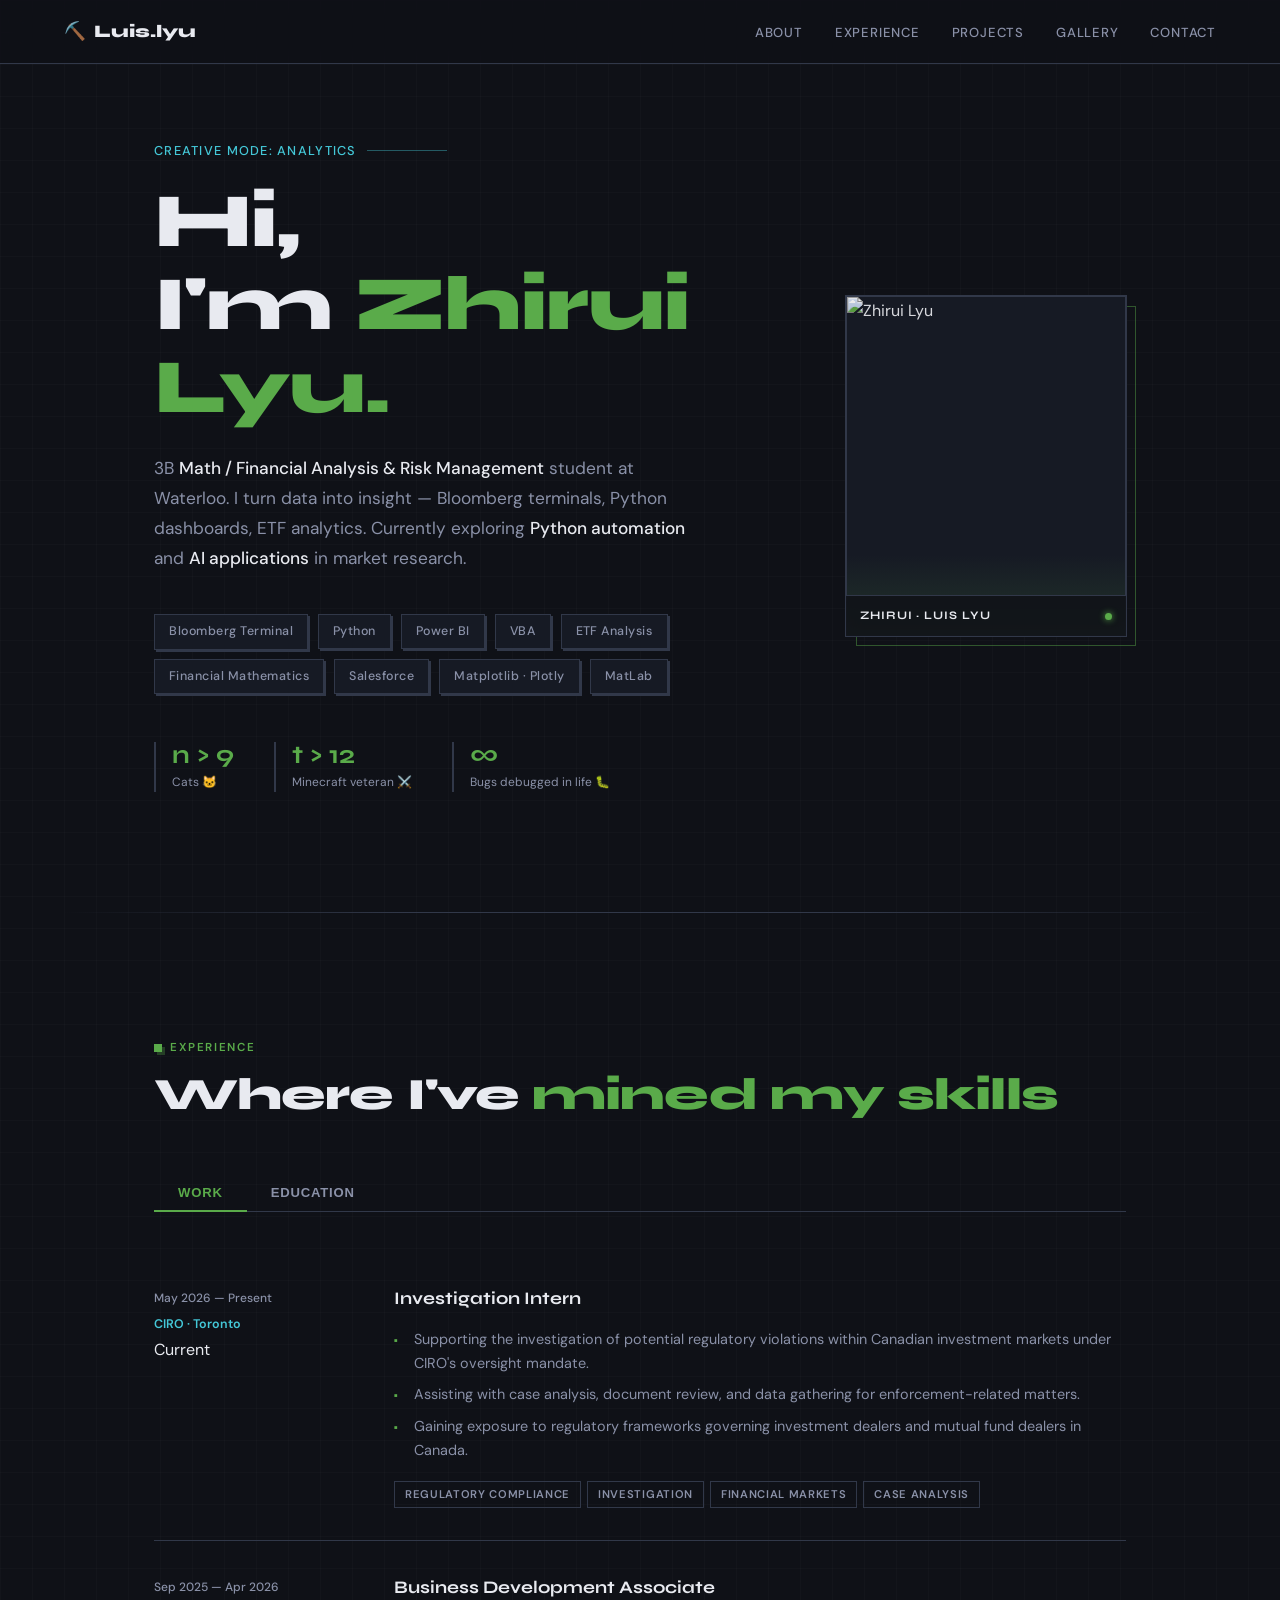
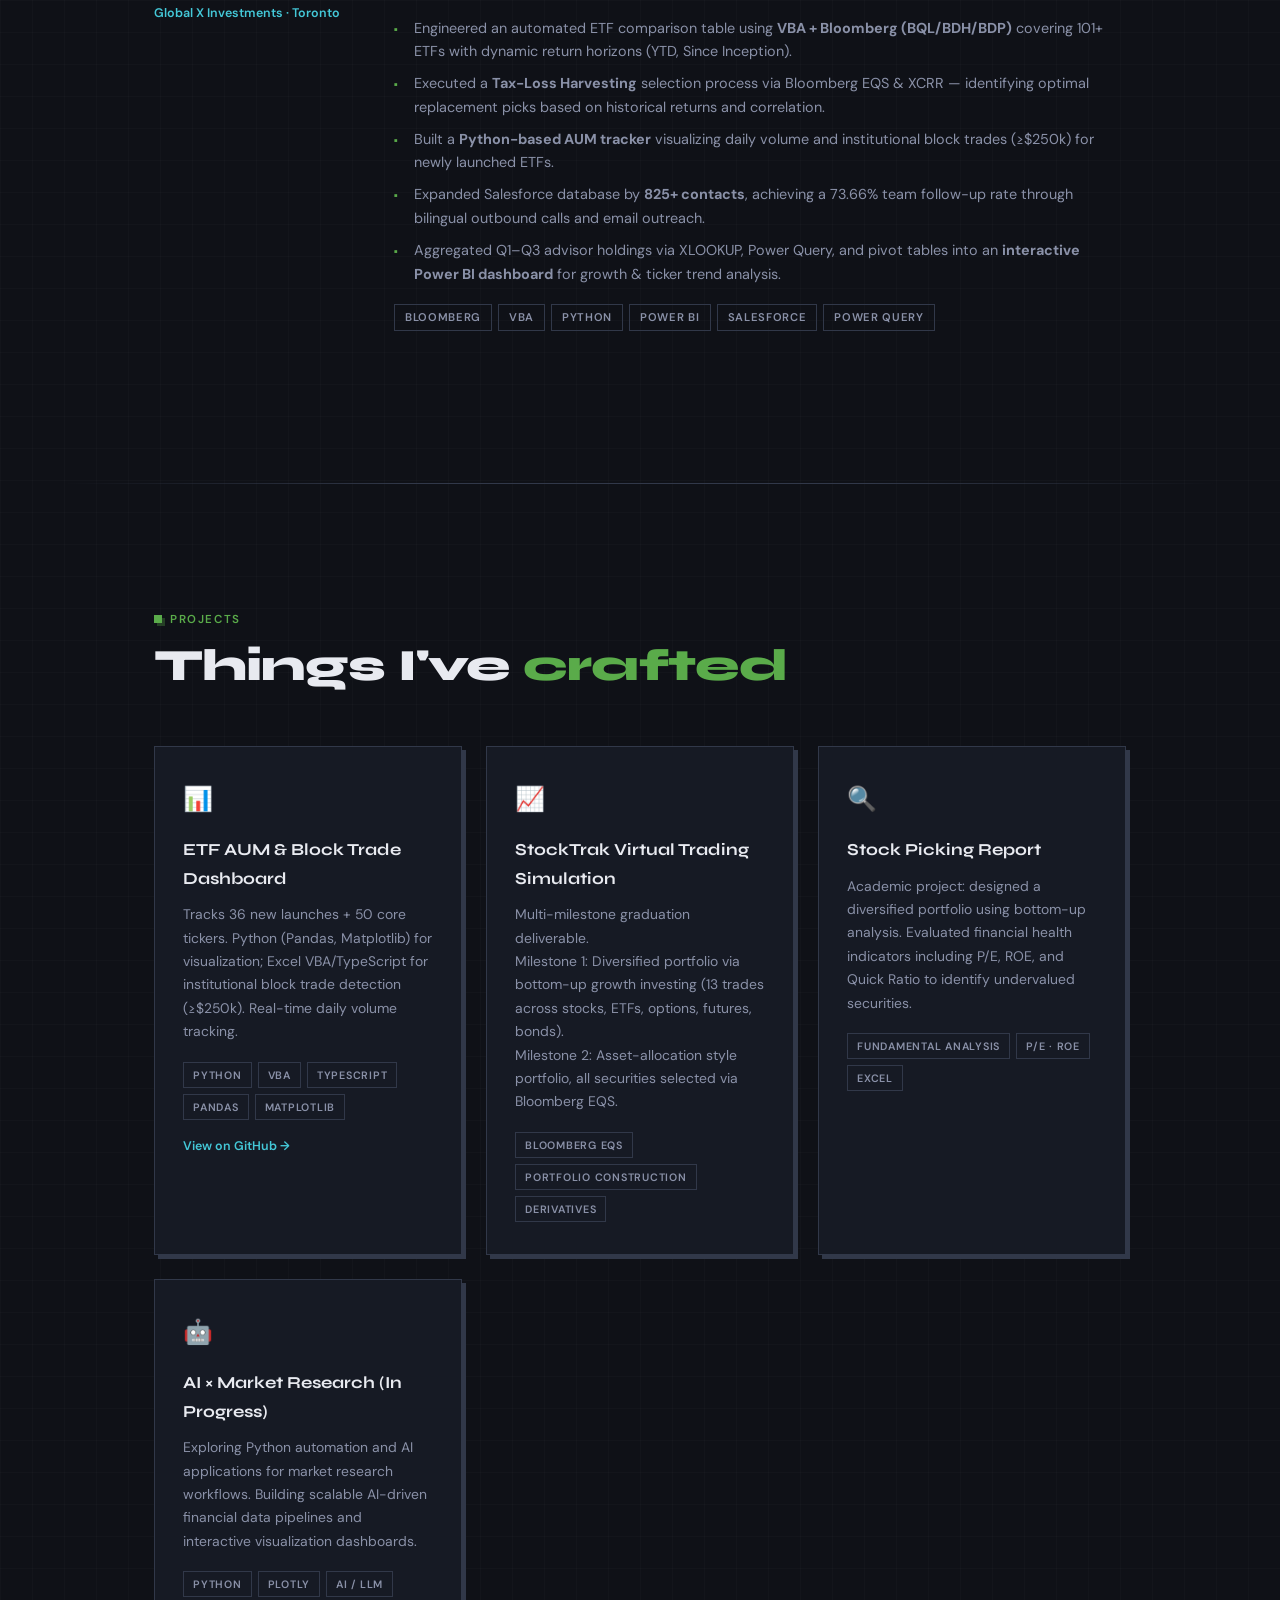
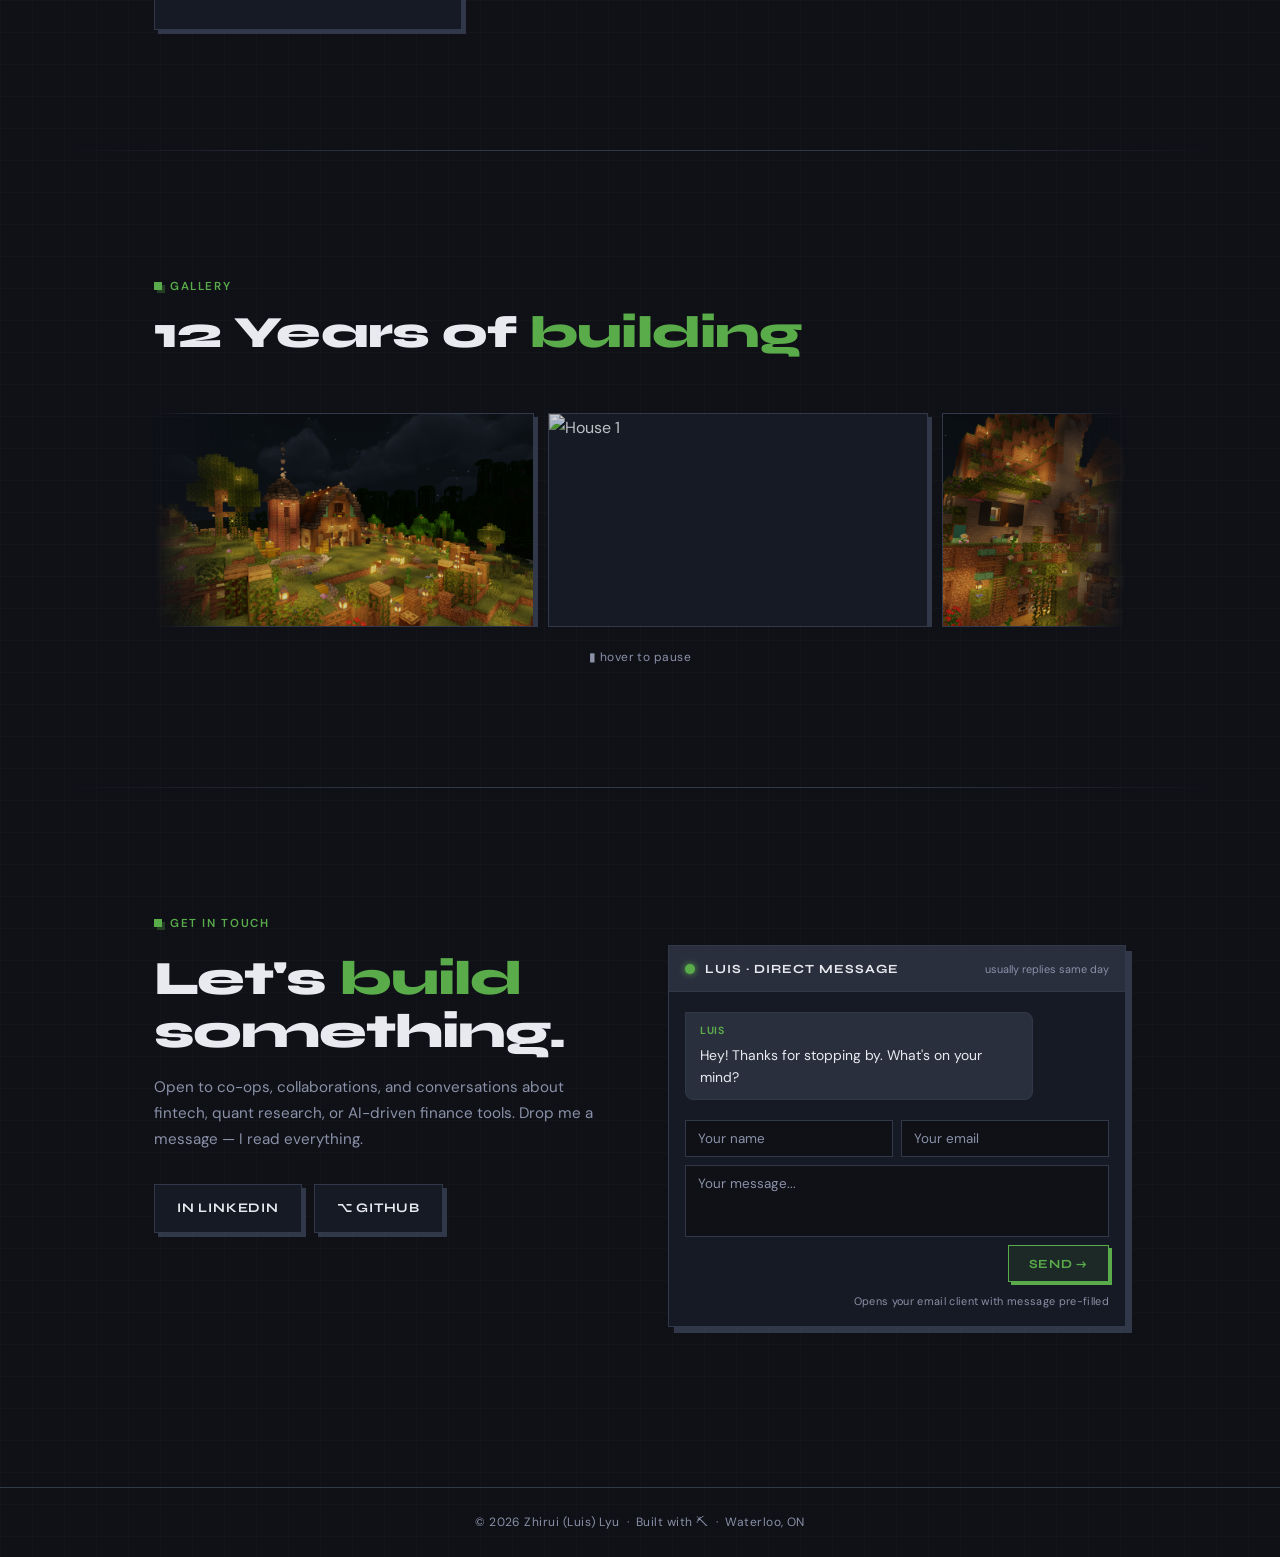
==== commit 75a1dabe: "Update index.html" ====
--- a/index.html
+++ b/index.html
@@ -642,6 +642,31 @@
     </div>
 
     <div class="exp-pane active" id="pane-work">
+
+      <!-- CIRO — current role (shown first) -->
+      <div class="exp-item">
+        <div class="exp-meta">
+          <div class="exp-date">May 2026 &mdash; Present</div>
+          <div class="exp-org">CIRO &middot; Toronto</div>
+          <div class="exp-current-badge">Current</div>
+        </div>
+        <div>
+          <div class="exp-role">Investigation Intern</div>
+          <ul class="exp-bullets">
+            <li>Supporting the investigation of potential regulatory violations within Canadian investment markets under CIRO's oversight mandate.</li>
+            <li>Assisting with case analysis, document review, and data gathering for enforcement-related matters.</li>
+            <li>Gaining exposure to regulatory frameworks governing investment dealers and mutual fund dealers in Canada.</li>
+          </ul>
+          <div class="exp-skills">
+            <span class="exp-skill">Regulatory Compliance</span>
+            <span class="exp-skill">Investigation</span>
+            <span class="exp-skill">Financial Markets</span>
+            <span class="exp-skill">Case Analysis</span>
+          </div>
+        </div>
+      </div>
+
+      
       <div class="exp-item">
         <div class="exp-meta">
           <div class="exp-date">Sep 2025 &mdash; Apr 2026</div>
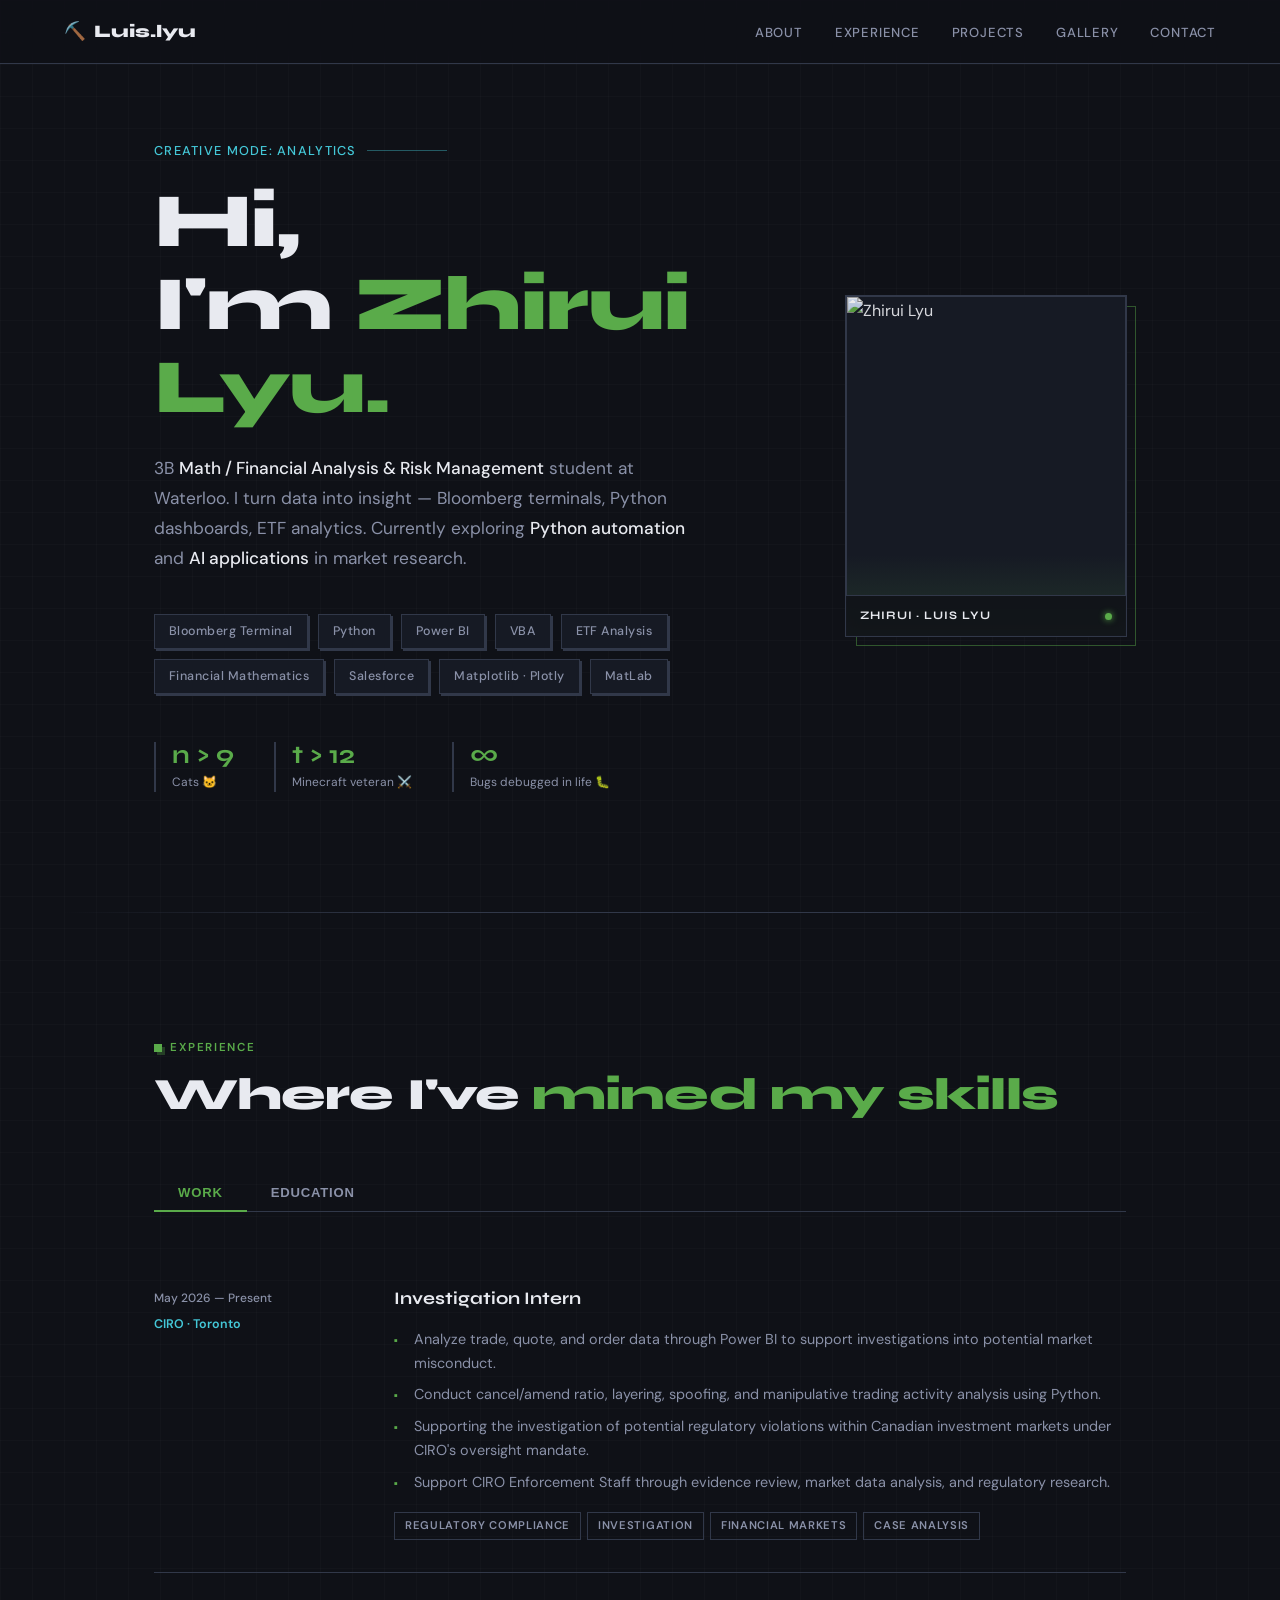
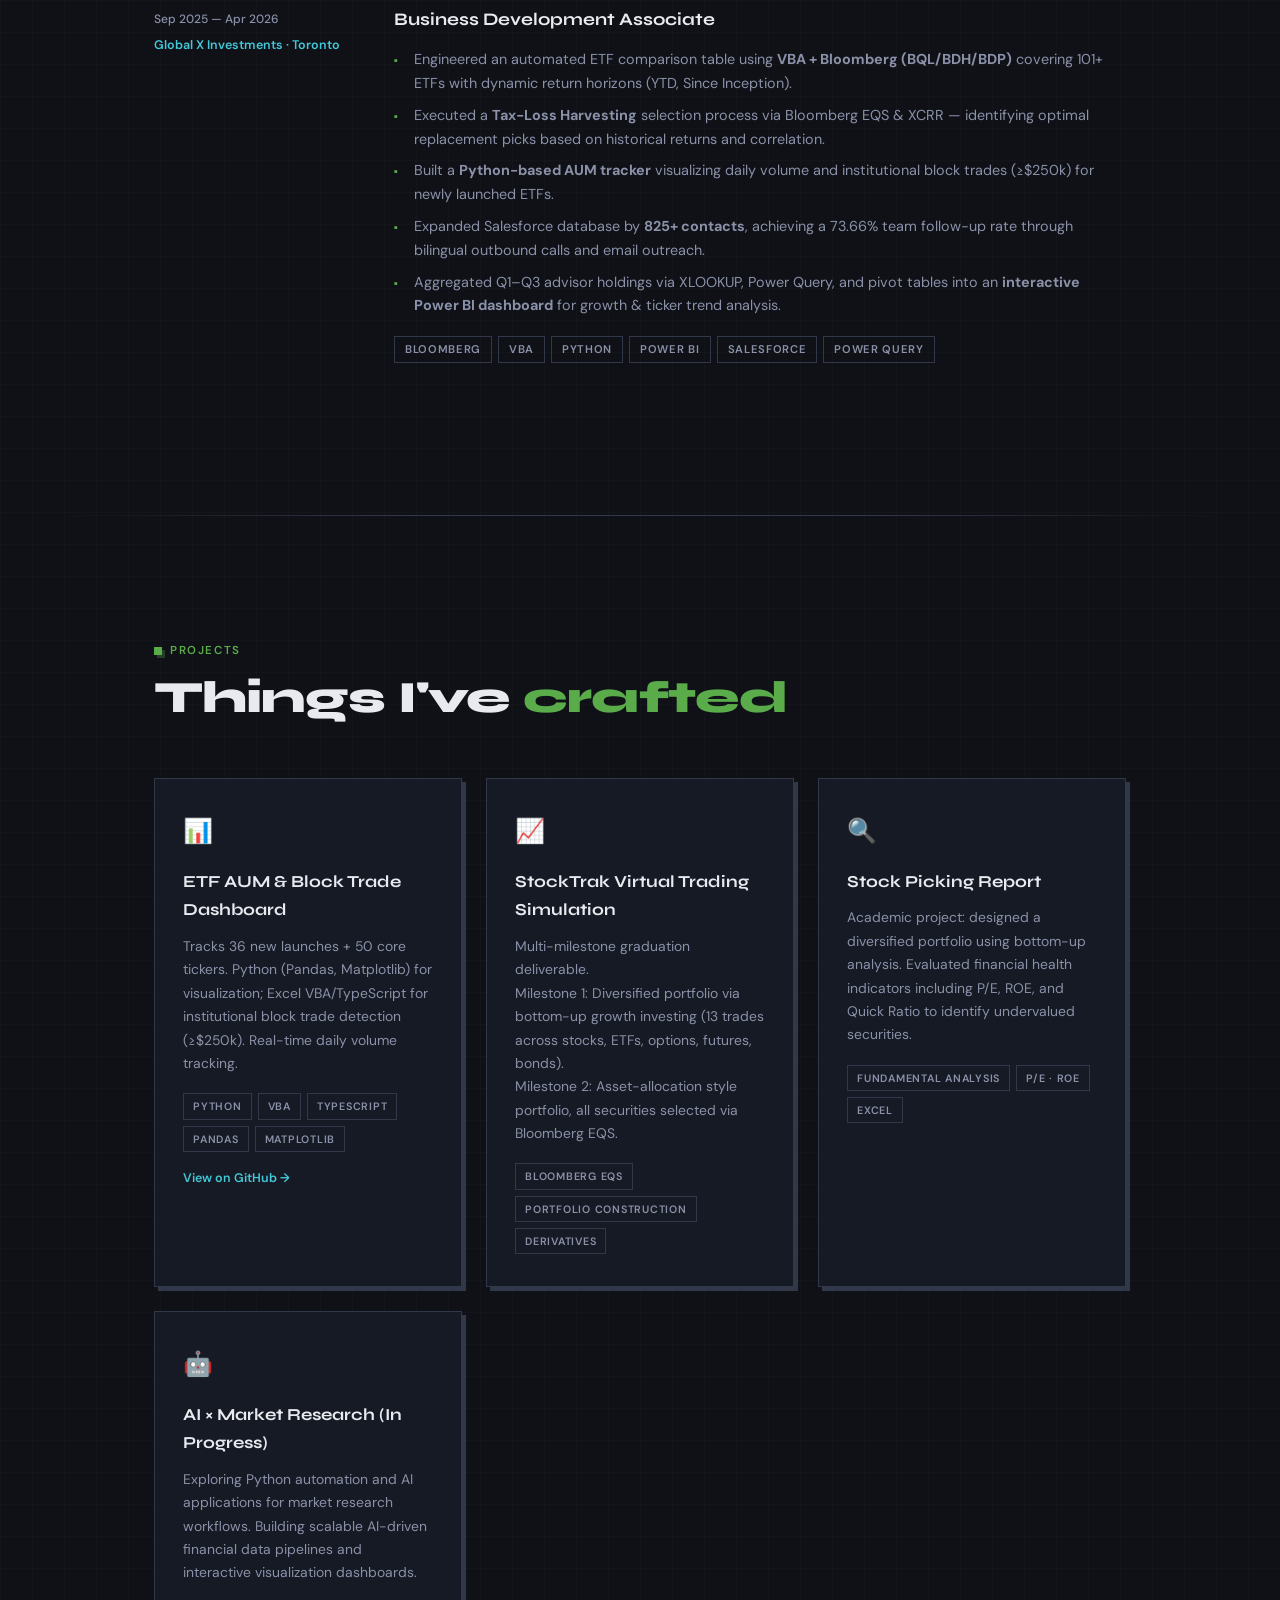
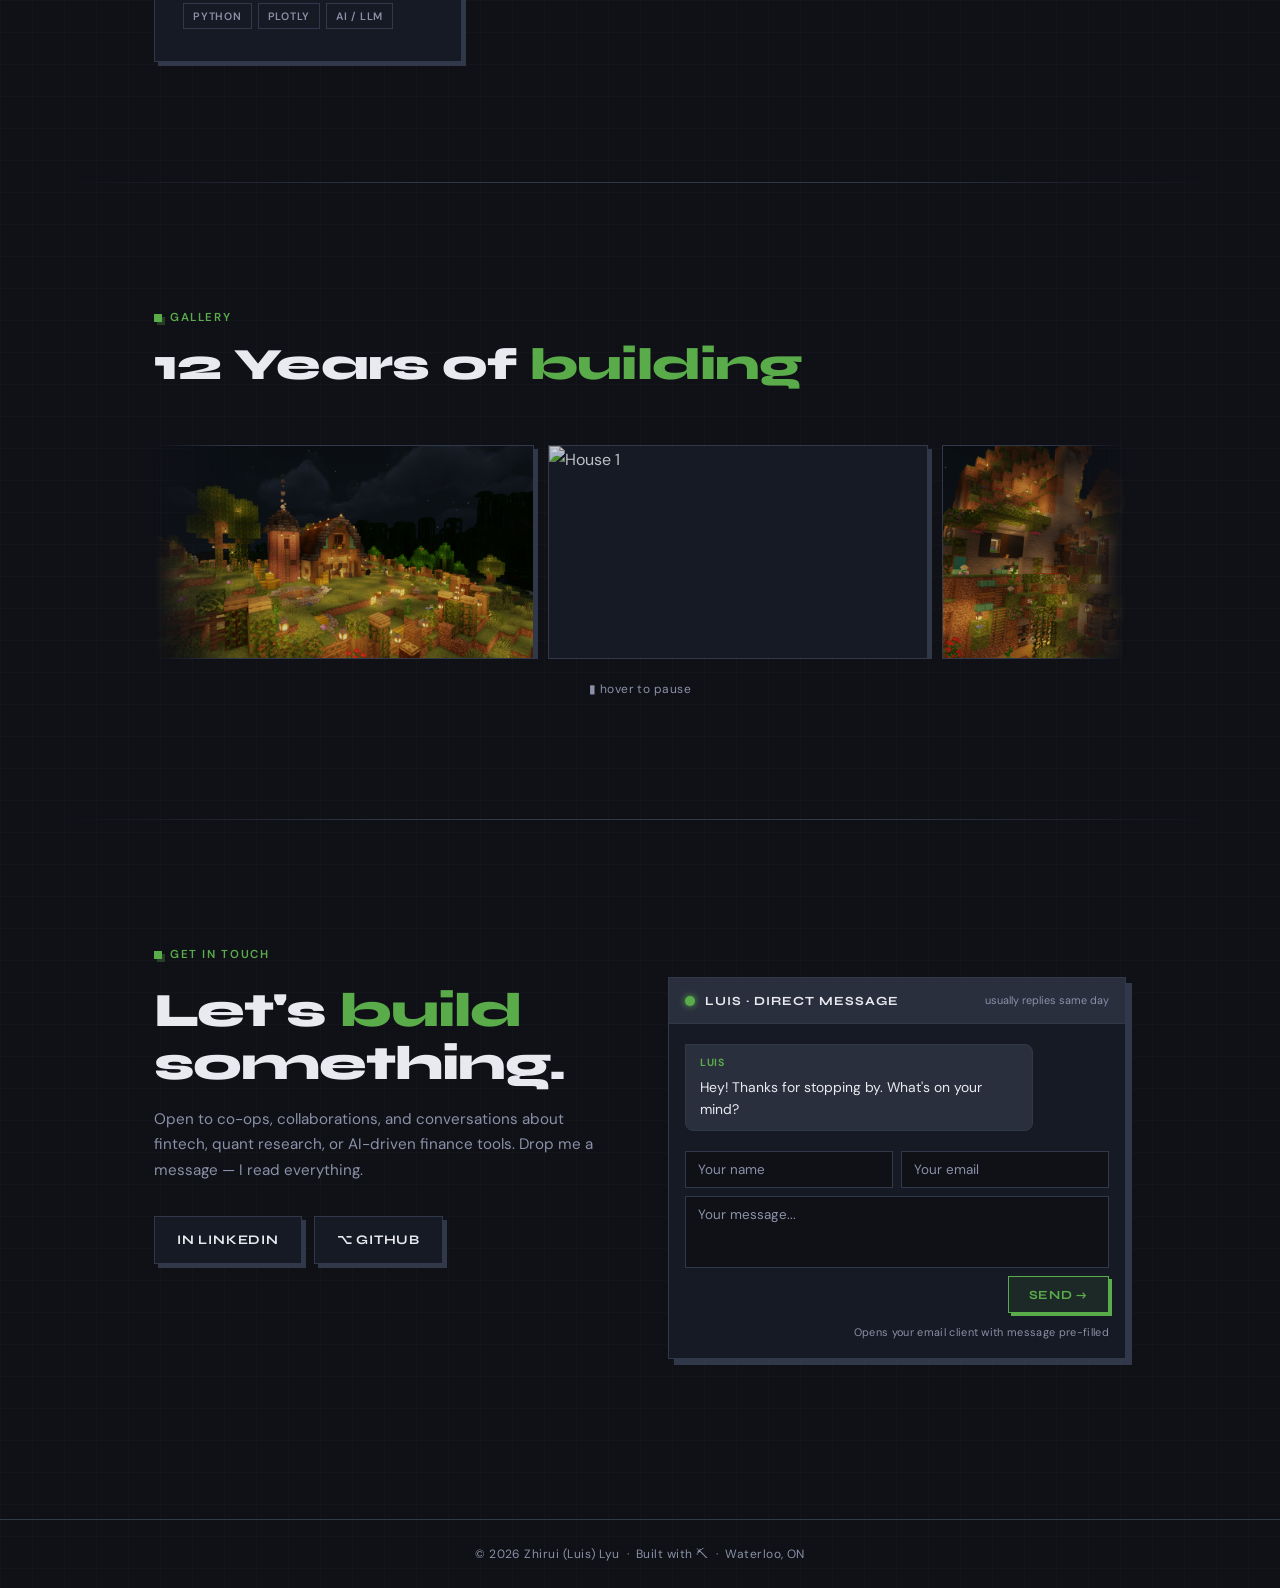
==== commit 7bbe58d6: "Update new experience" ====
--- a/index.html
+++ b/index.html
@@ -648,14 +648,14 @@
         <div class="exp-meta">
           <div class="exp-date">May 2026 &mdash; Present</div>
           <div class="exp-org">CIRO &middot; Toronto</div>
-          <div class="exp-current-badge">Current</div>
         </div>
         <div>
           <div class="exp-role">Investigation Intern</div>
           <ul class="exp-bullets">
+            <li>Analyze trade, quote, and order data through Power BI to support investigations into potential market misconduct.</li>
+            <li>Conduct cancel/amend ratio, layering, spoofing, and manipulative trading activity analysis using Python.</li>
             <li>Supporting the investigation of potential regulatory violations within Canadian investment markets under CIRO's oversight mandate.</li>
-            <li>Assisting with case analysis, document review, and data gathering for enforcement-related matters.</li>
-            <li>Gaining exposure to regulatory frameworks governing investment dealers and mutual fund dealers in Canada.</li>
+            <li>Support CIRO Enforcement Staff through evidence review, market data analysis, and regulatory research.</li>
           </ul>
           <div class="exp-skills">
             <span class="exp-skill">Regulatory Compliance</span>
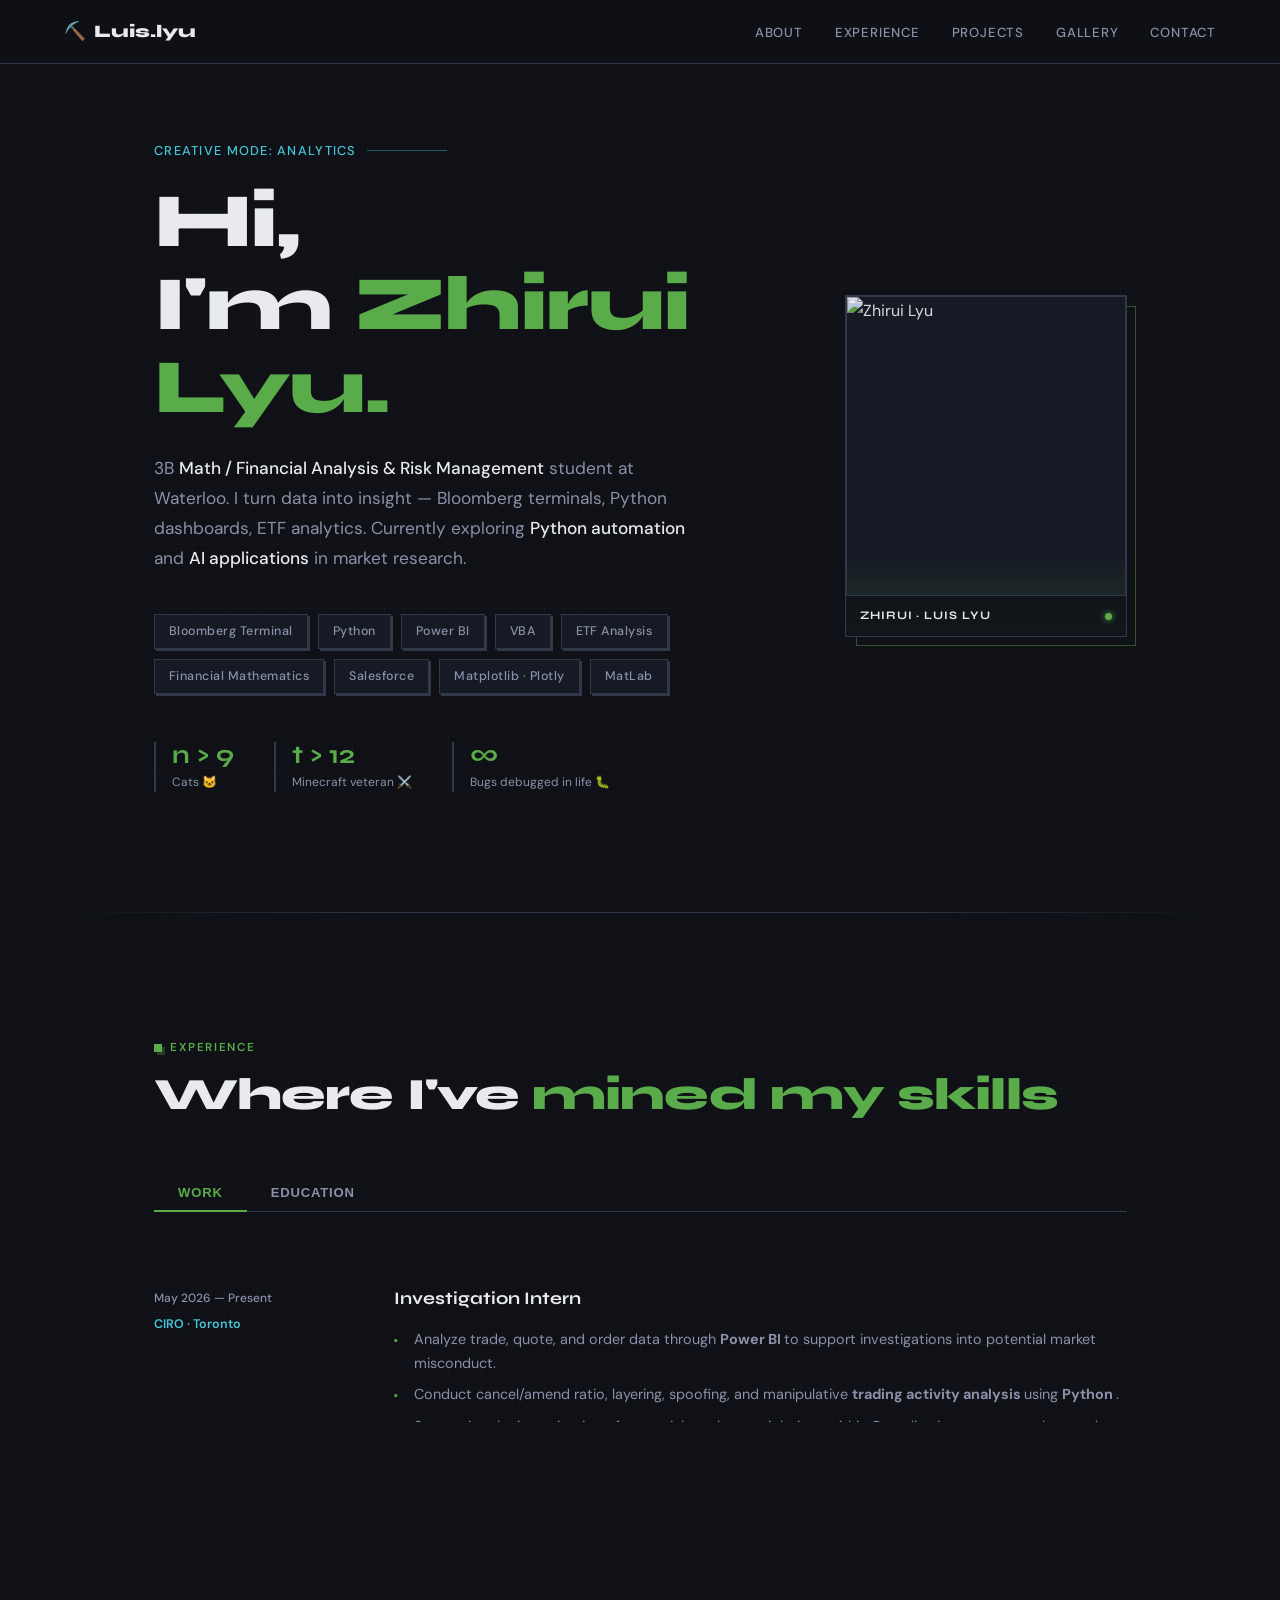
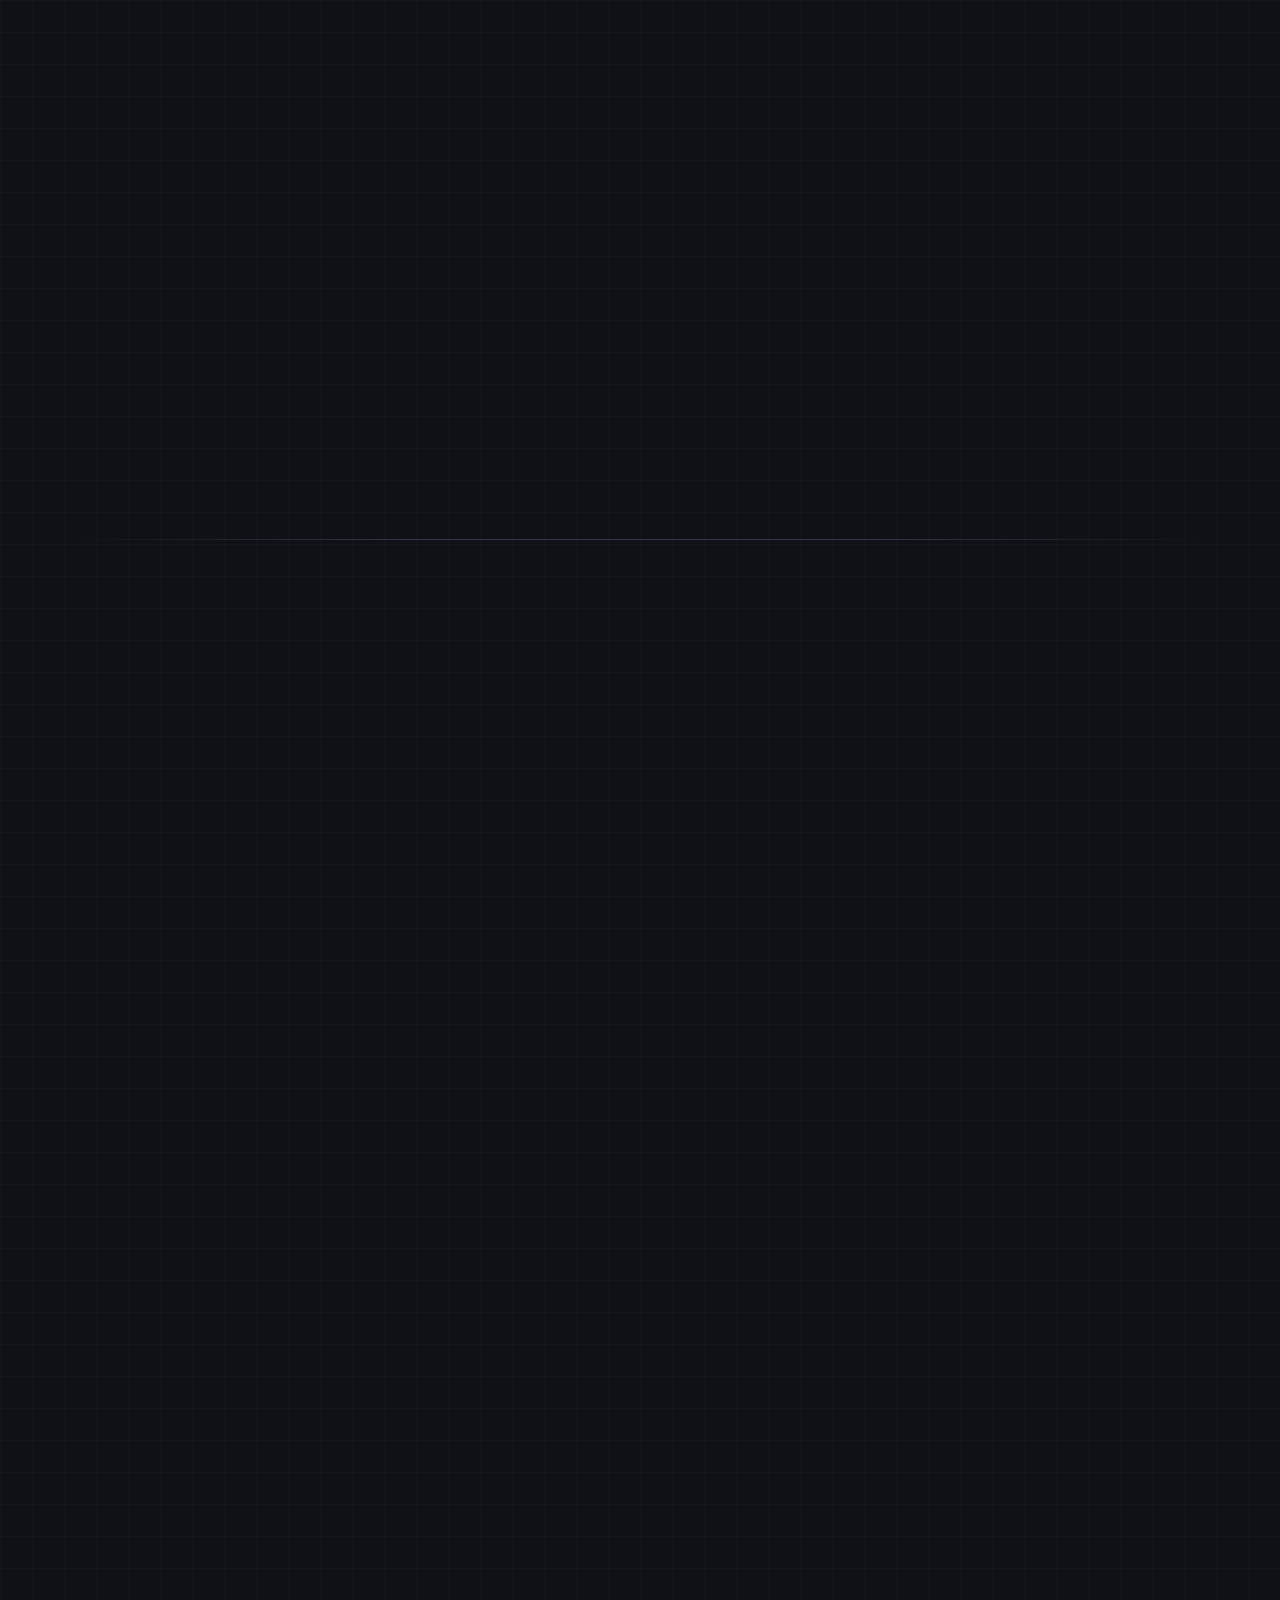
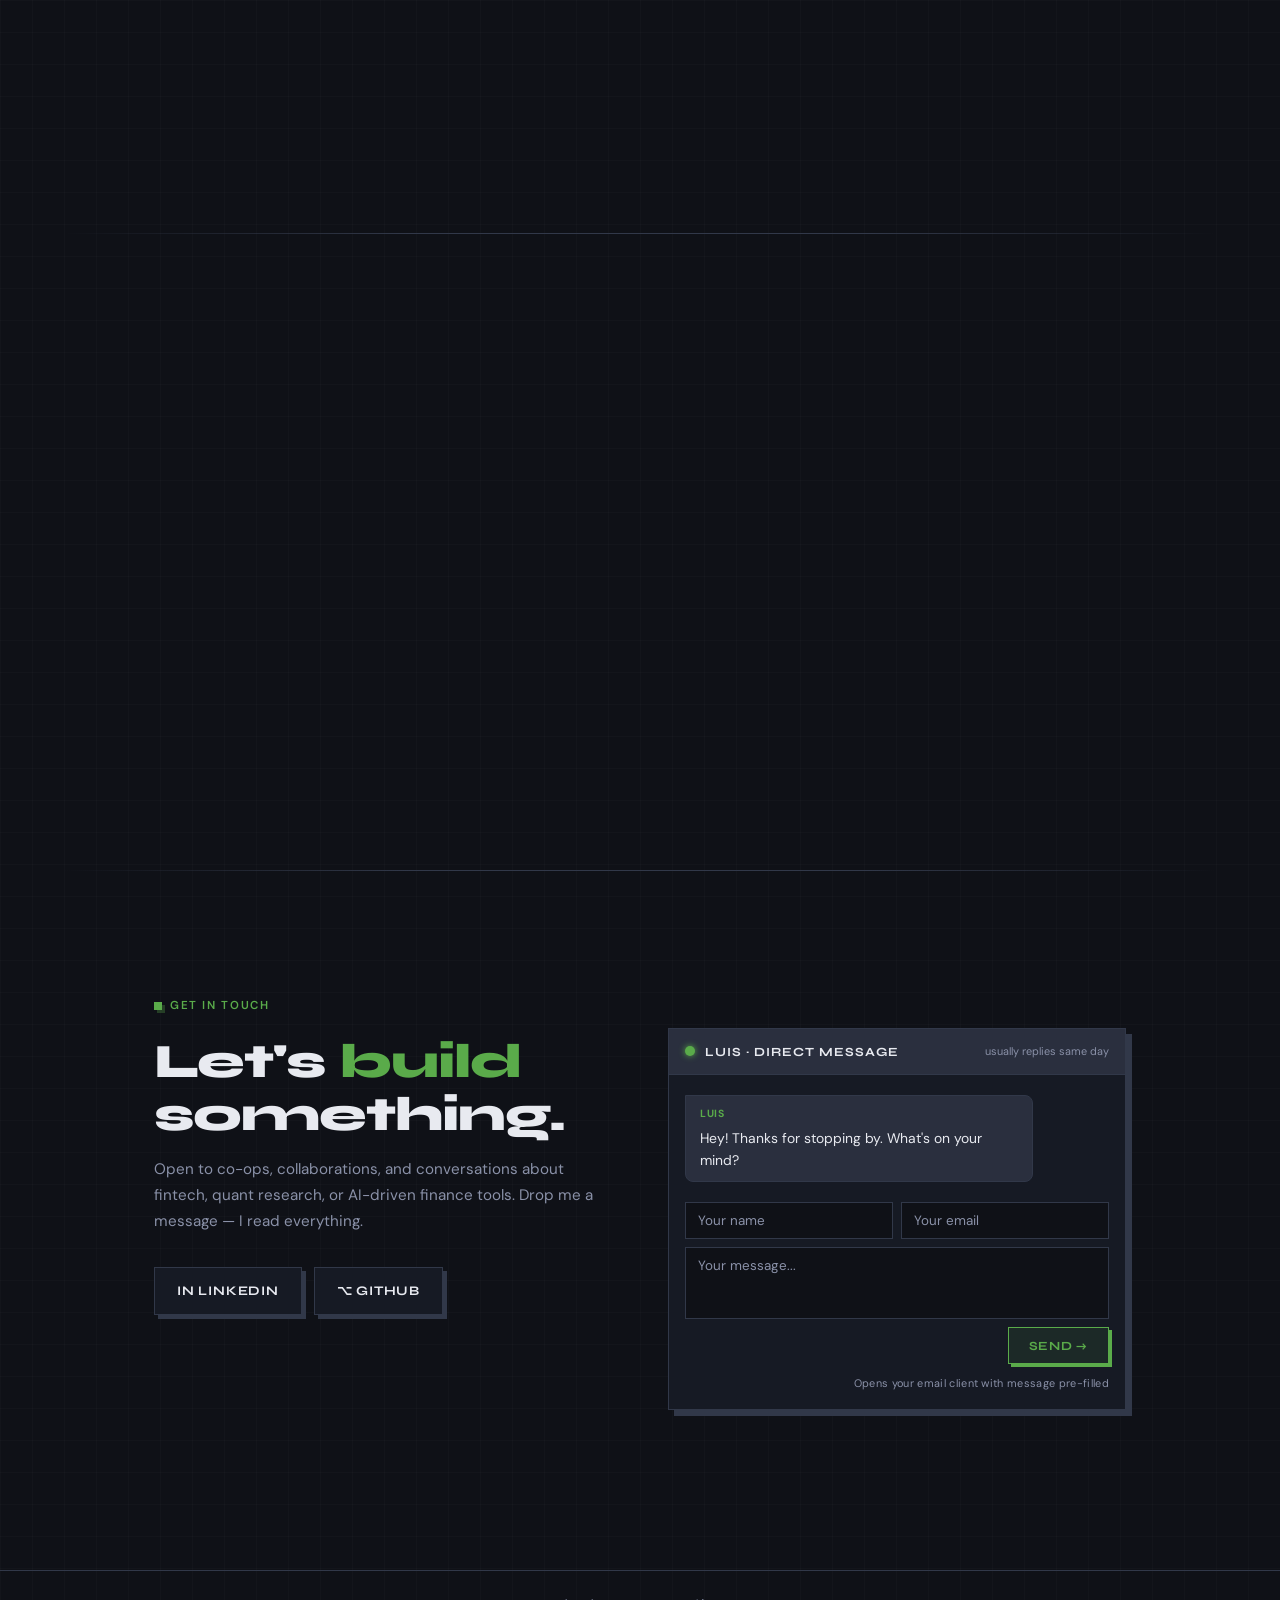
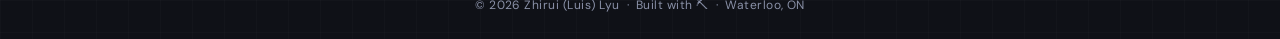
==== commit 96f0f853: "Update lots of content inside experience and project" ====
--- a/index.html
+++ b/index.html
@@ -652,10 +652,10 @@
         <div>
           <div class="exp-role">Investigation Intern</div>
           <ul class="exp-bullets">
-            <li>Analyze trade, quote, and order data through Power BI to support investigations into potential market misconduct.</li>
-            <li>Conduct cancel/amend ratio, layering, spoofing, and manipulative trading activity analysis using Python.</li>
+            <li>Analyze trade, quote, and order data through <strong> Power BI </strong> to support investigations into potential market misconduct.</li>
+            <li>Conduct cancel/amend ratio, layering, spoofing, and manipulative <strong> trading activity analysis </strong> using <strong> Python </strong>.</li>
             <li>Supporting the investigation of potential regulatory violations within Canadian investment markets under CIRO's oversight mandate.</li>
-            <li>Support CIRO Enforcement Staff through evidence review, market data analysis, and regulatory research.</li>
+            <li>Support CIRO Enforcement Staff through evidence review (phone records, financial statements, SEDAR filings, Bloomberg data), market data analysis, and regulatory research.</li>
           </ul>
           <div class="exp-skills">
             <span class="exp-skill">Regulatory Compliance</span>
@@ -678,8 +678,8 @@
             <li>Engineered an automated ETF comparison table using <strong>VBA + Bloomberg (BQL/BDH/BDP)</strong> covering 101+ ETFs with dynamic return horizons (YTD, Since Inception).</li>
             <li>Executed a <strong>Tax-Loss Harvesting</strong> selection process via Bloomberg EQS &amp; XCRR &mdash; identifying optimal replacement picks based on historical returns and correlation.</li>
             <li>Built a <strong>Python-based AUM tracker</strong> visualizing daily volume and institutional block trades (&ge;$250k) for newly launched ETFs.</li>
-            <li>Expanded Salesforce database by <strong>825+ contacts</strong>, achieving a 73.66% team follow-up rate through bilingual outbound calls and email outreach.</li>
-            <li>Aggregated Q1&ndash;Q3 advisor holdings via XLOOKUP, Power Query, and pivot tables into an <strong>interactive Power BI dashboard</strong> for growth &amp; ticker trend analysis.</li>
+            <li>Expanded Salesforce database by 1625+ contacts, achieving a 73.66% team follow-up rate through bilingual outbound calls and email outreach.</li>
+            <li>Aggregated Q1&ndash;Q3 advisor holdings via XLOOKUP, Power Query, and pivot tables into a Power BI dashboard for growth &amp; ticker trend analysis.</li>
           </ul>
           <div class="exp-skills">
             <span class="exp-skill">Bloomberg</span>
@@ -724,7 +724,20 @@
     <p class="section-label">Projects</p>
     <h2 class="section-heading">Things I've <span class="hl">crafted</span></h2>
     <div class="projects-grid">
-
+      
+      <div class="project-card">
+        <span class="project-icon">&#128187;</span>
+        <div class="project-title">Personal OS - Cross-Device Productivity Dashboard</div>
+        <p class="project-desc">Personal productivity dashboard designed for cross-device use. Focused on organizing workflows, centralizing tools, and creating a cleaner personal operating system experience across devices.</p>
+        <div class="project-tags">
+          <span class="project-tag">Productivity Dashboard</span>
+          <span class="project-tag">Cross-Device</span>
+          <span class="project-tag">Workflow Design</span>
+          <span class="project-tag">Personal OS</span>
+        </div>
+        <a href="https://am1gobbread.github.io/Personal-OS-BackEnd/" class="project-link" target="_blank">View Project &rarr;</a>
+      </div>
+      
       <div class="project-card">
         <span class="project-icon">&#128202;</span>
         <div class="project-title">ETF AUM &amp; Block Trade Dashboard</div>
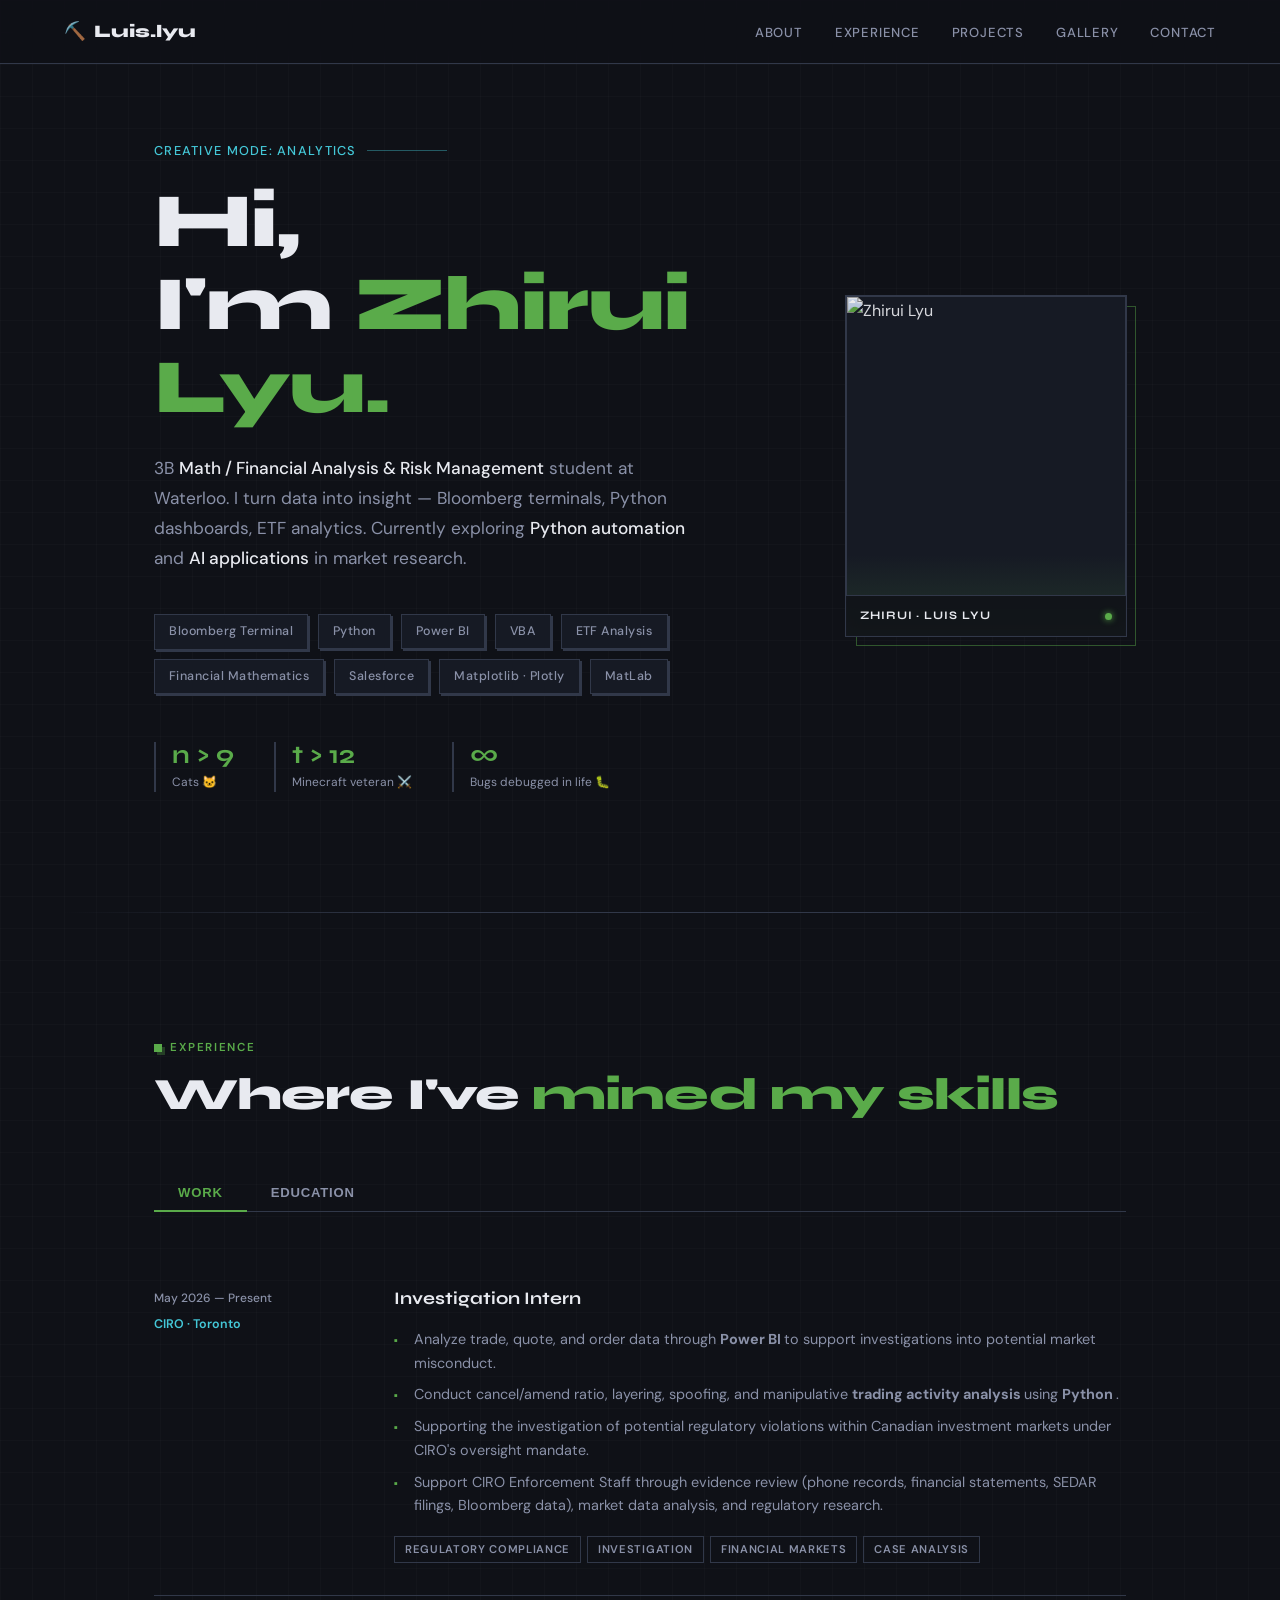
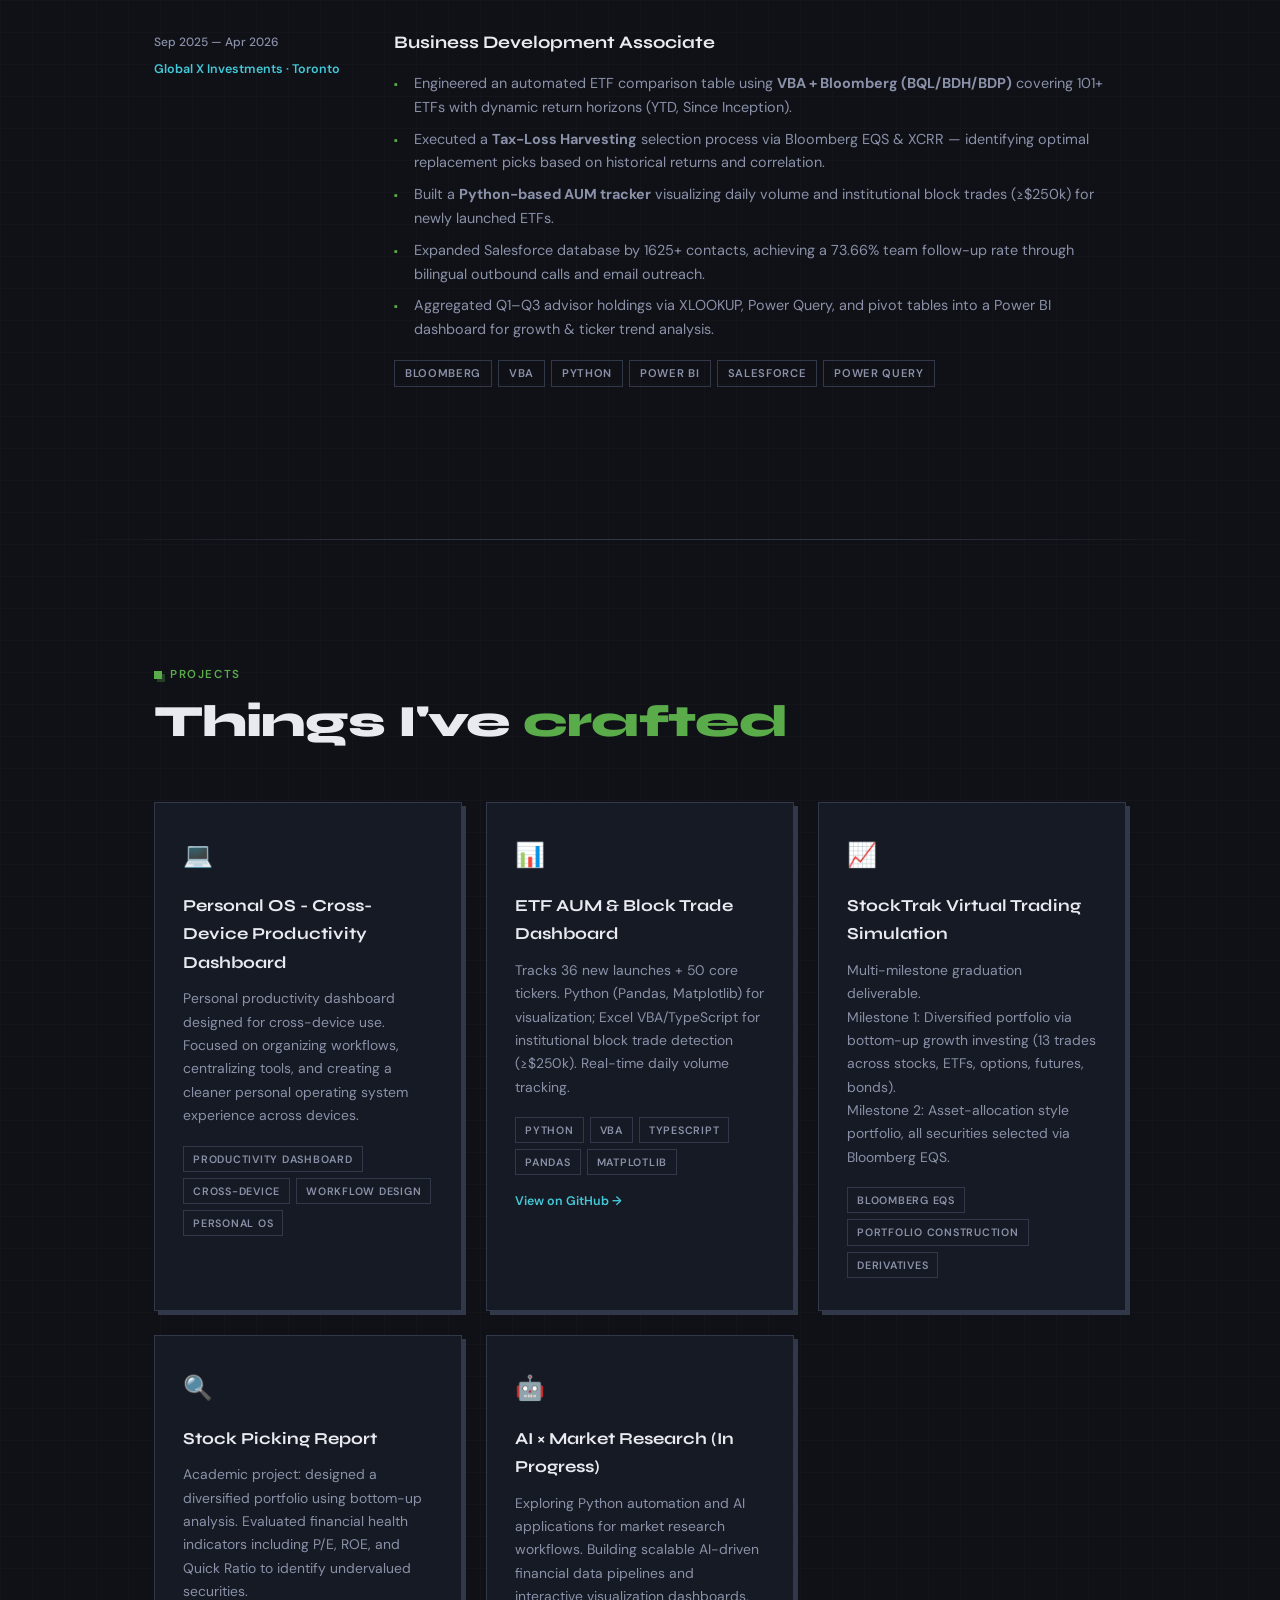
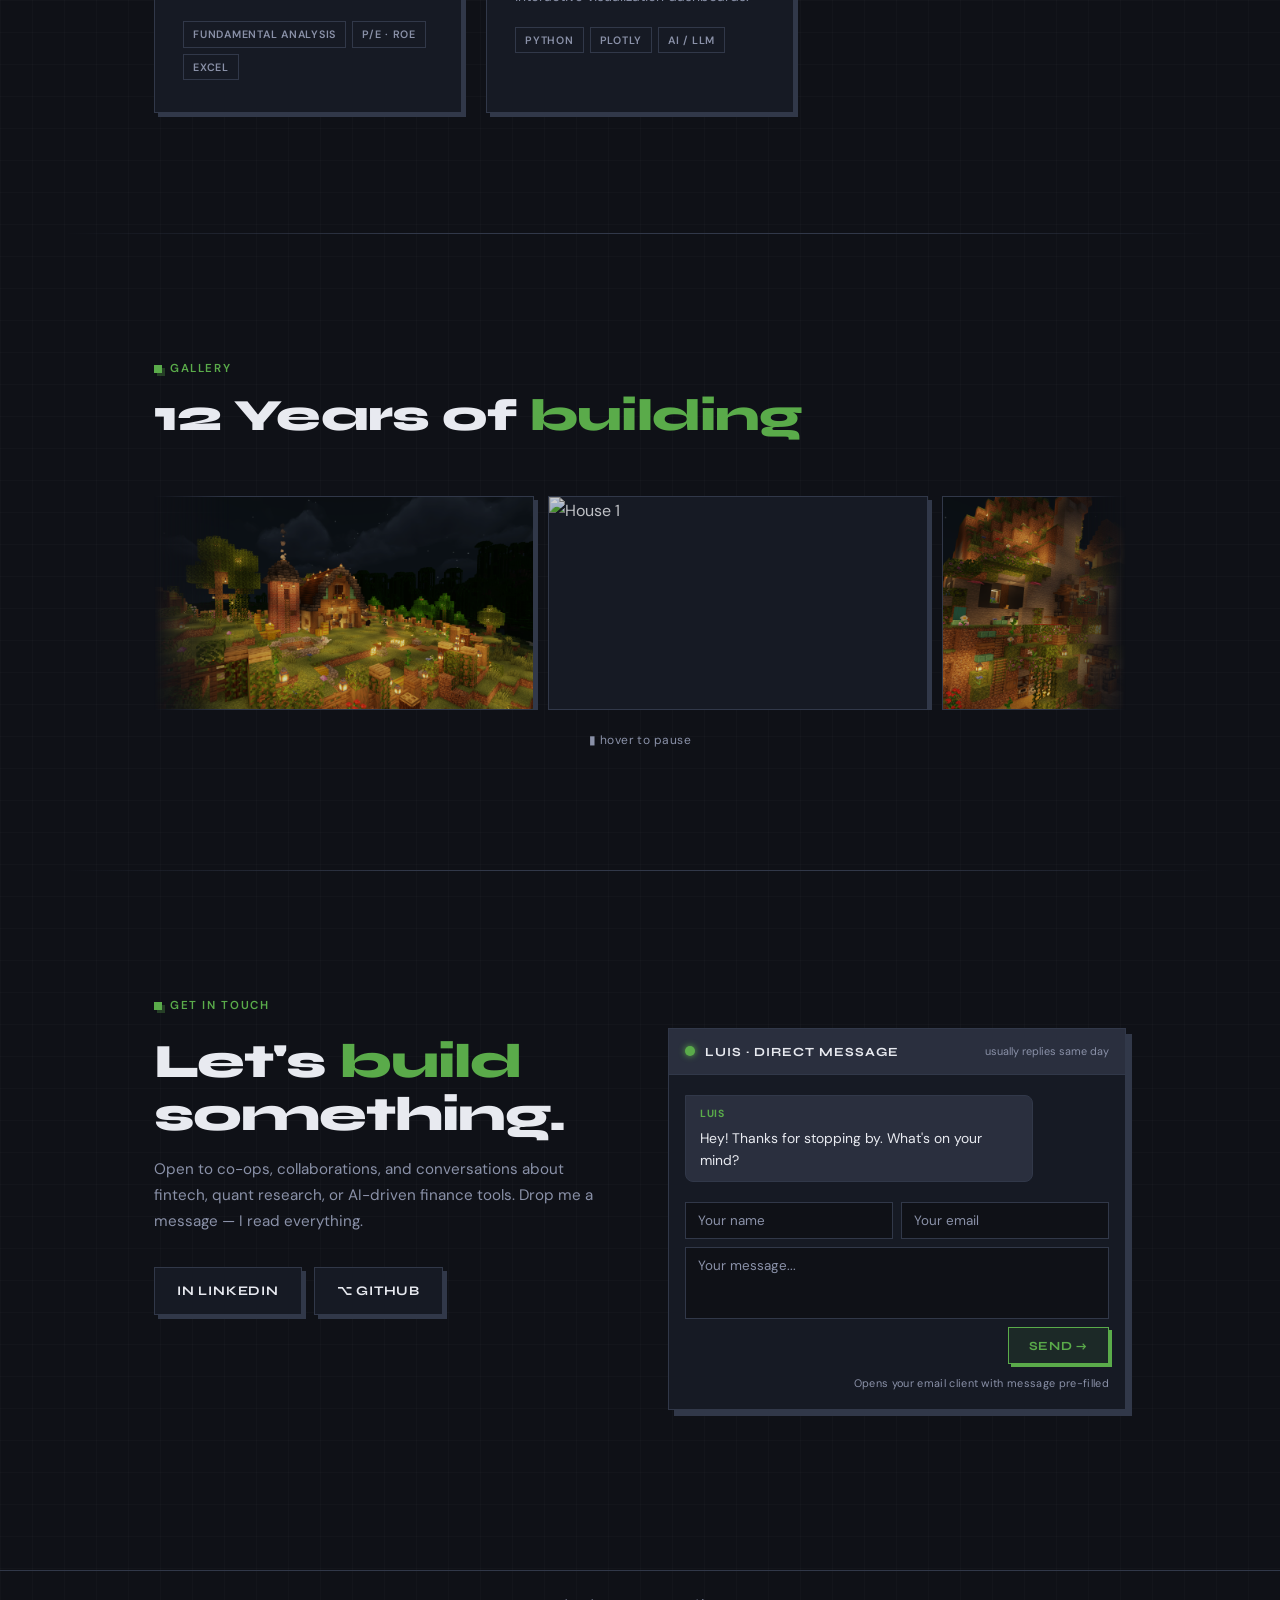
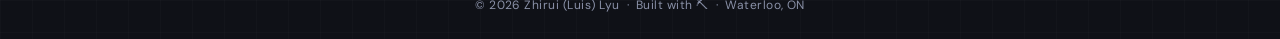
==== commit 2c10c35a: "remove one link" ====
--- a/index.html
+++ b/index.html
@@ -735,7 +735,6 @@
           <span class="project-tag">Workflow Design</span>
           <span class="project-tag">Personal OS</span>
         </div>
-        <a href="https://am1gobbread.github.io/Personal-OS-BackEnd/" class="project-link" target="_blank">View Project &rarr;</a>
       </div>
       
       <div class="project-card">
